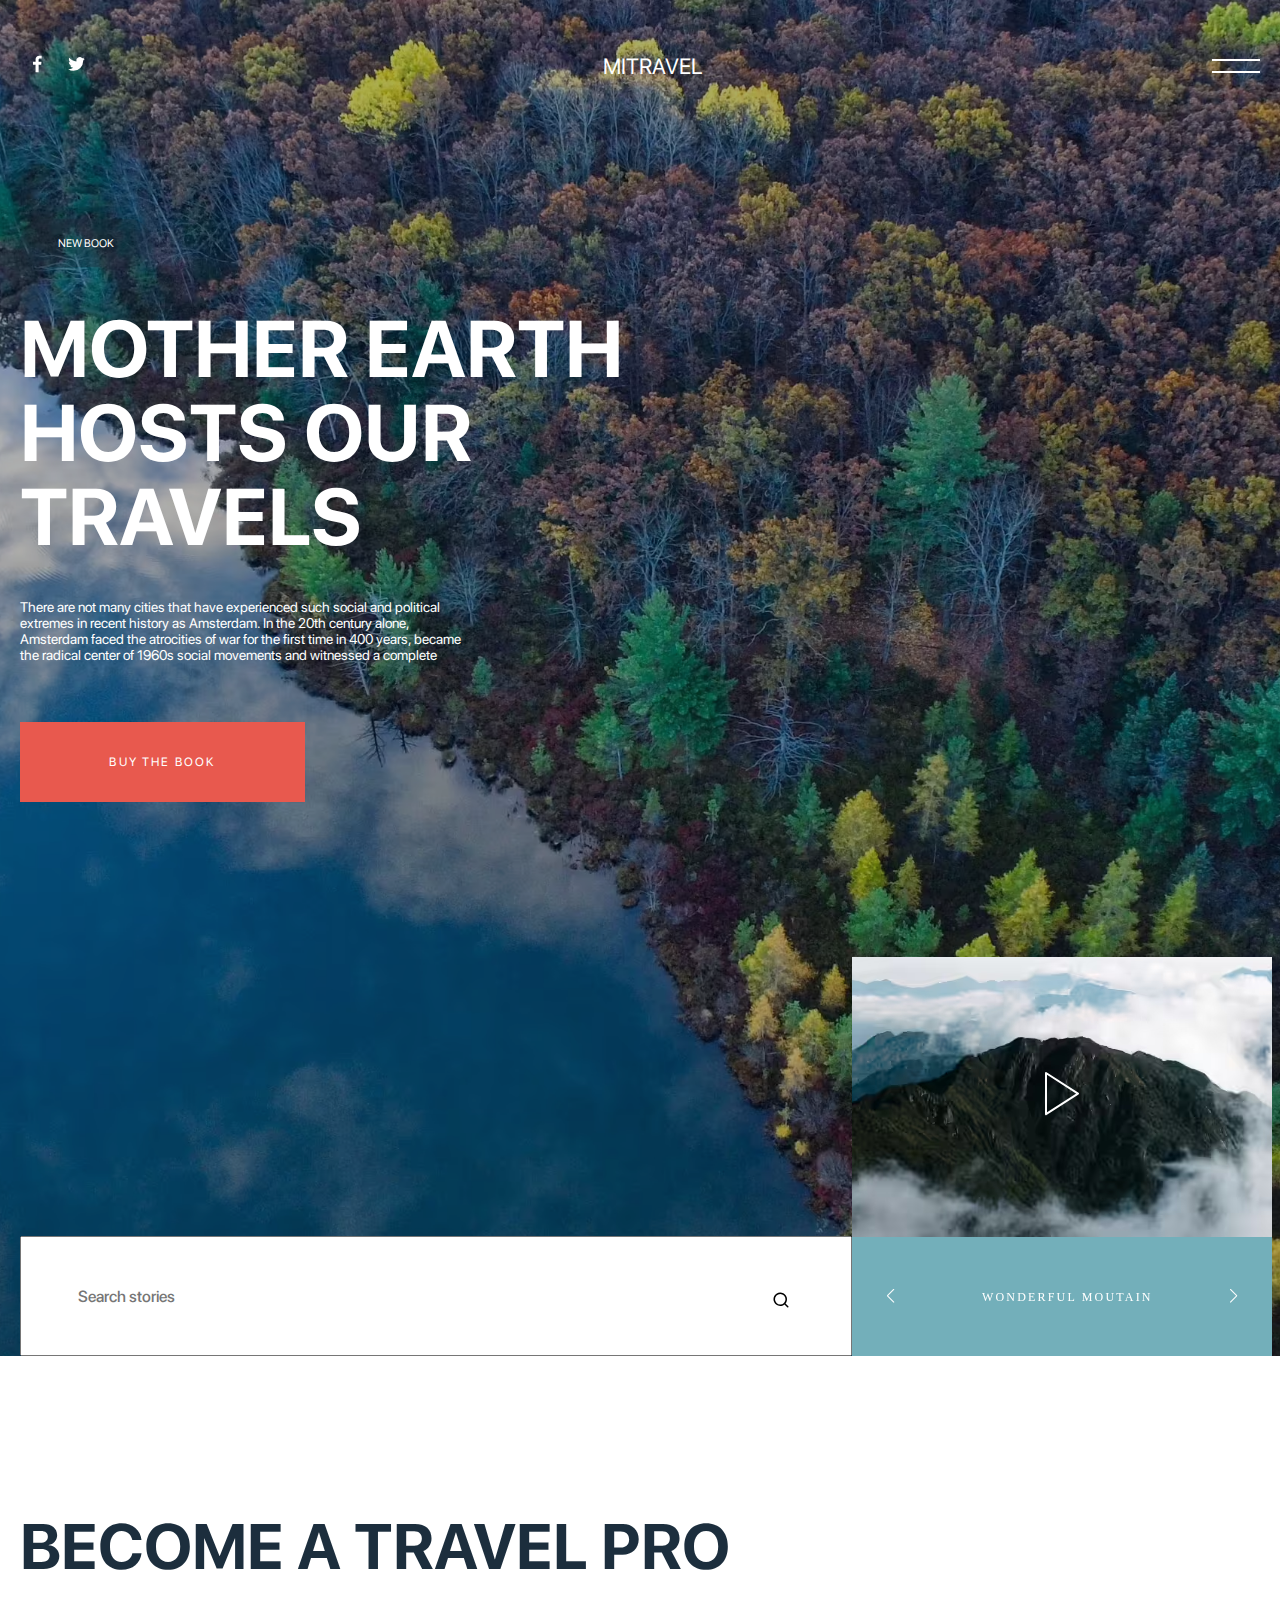
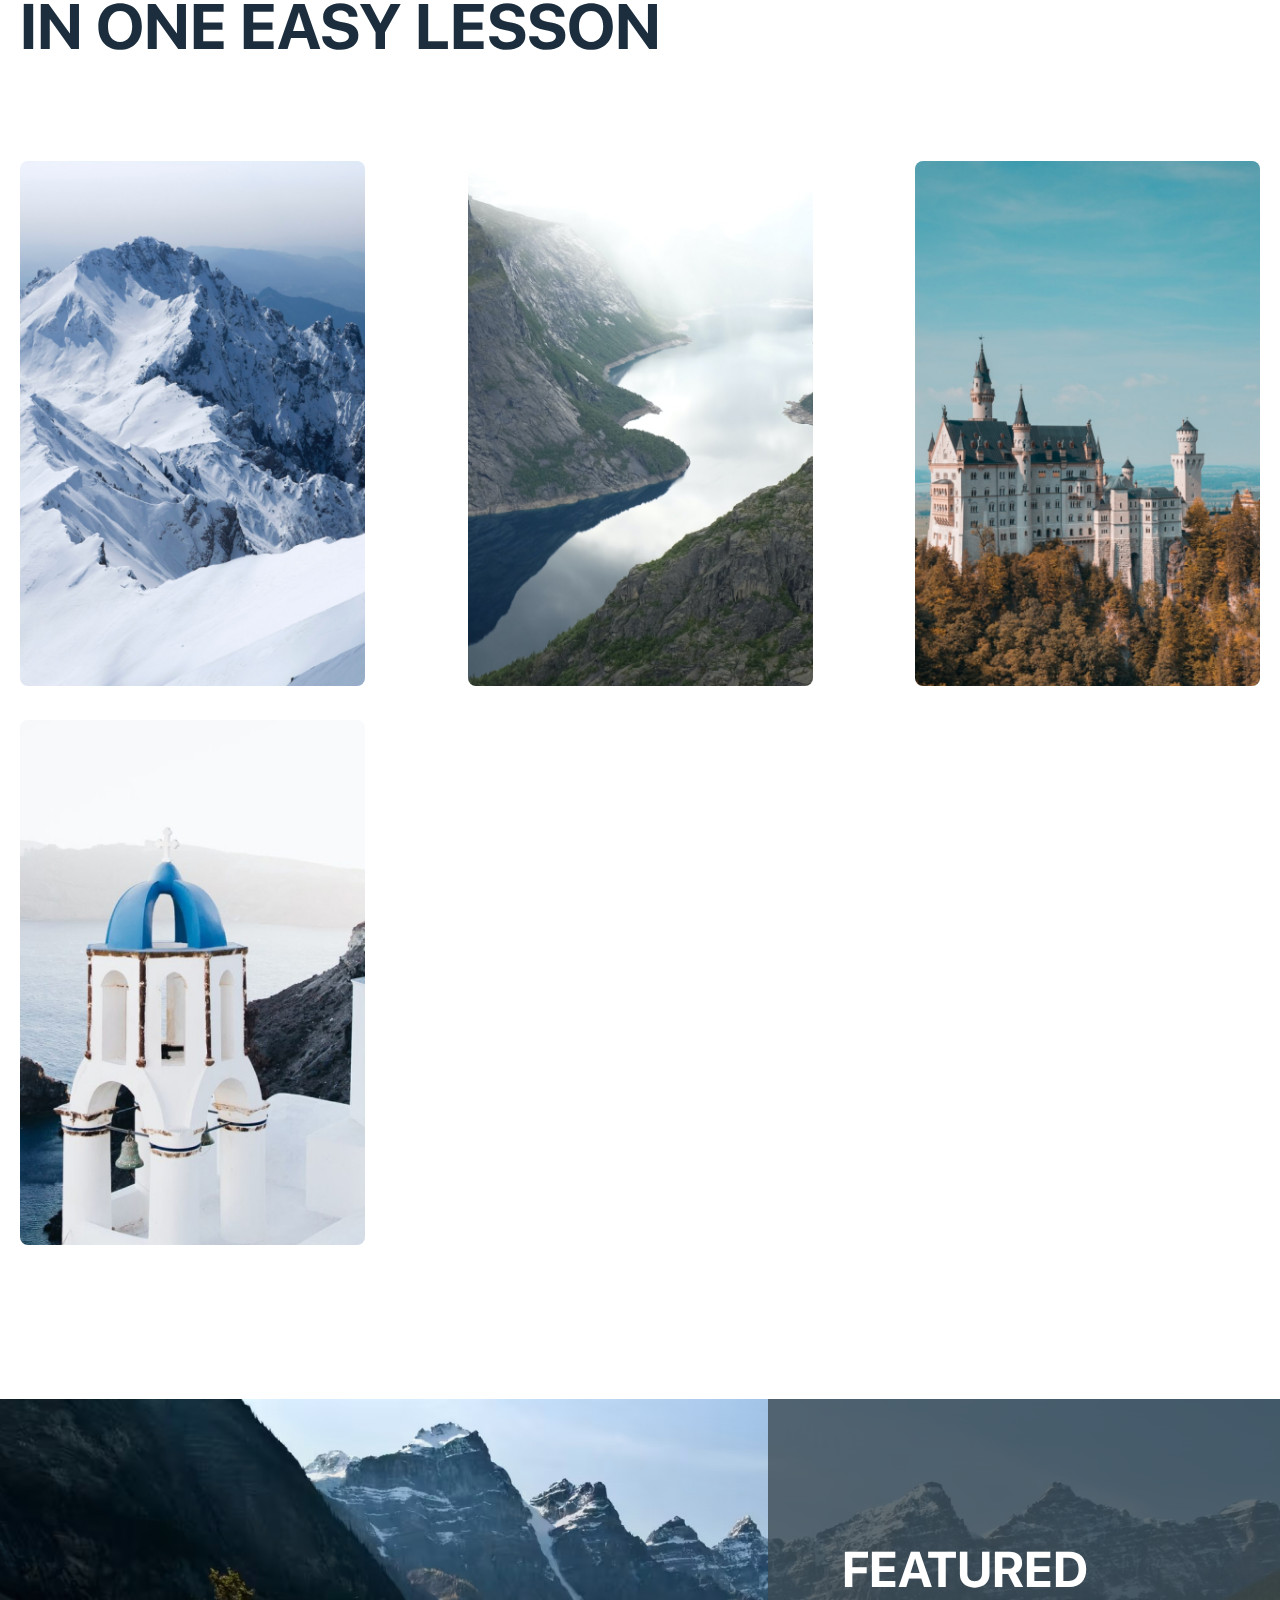
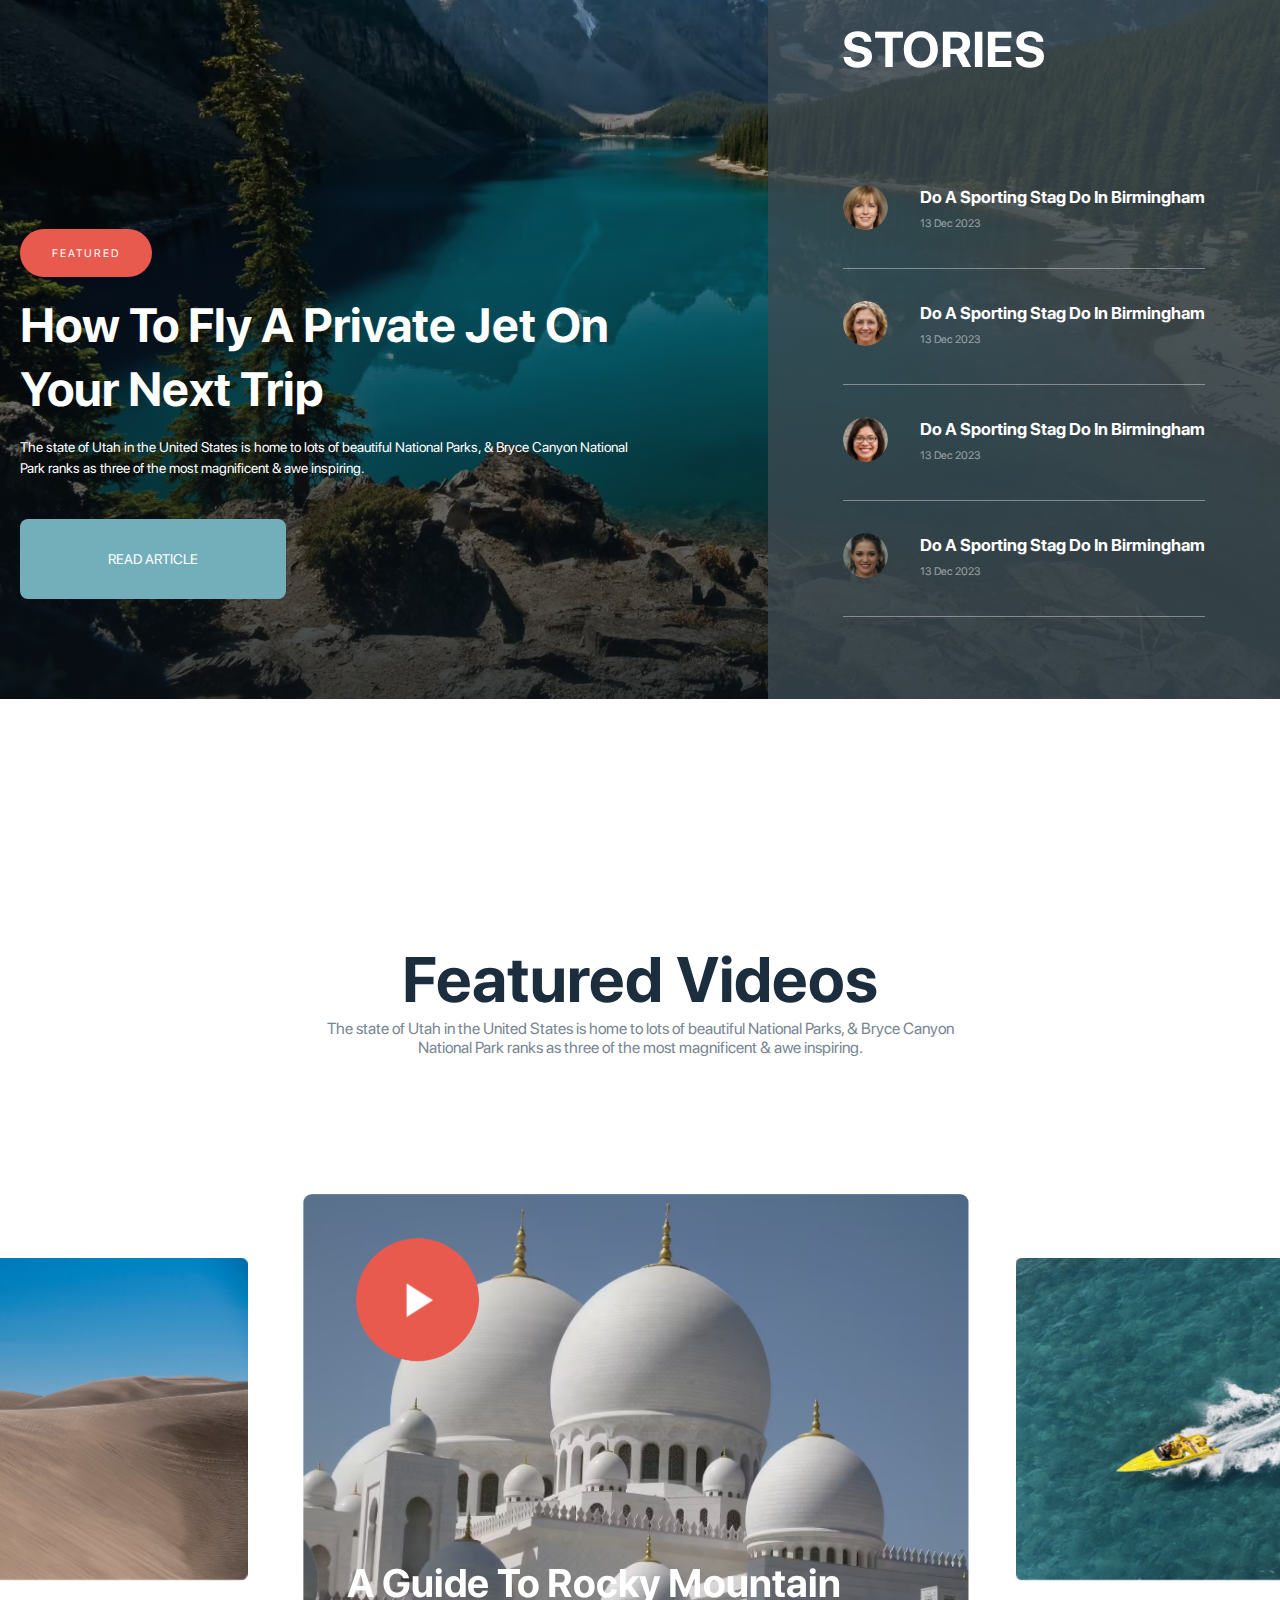
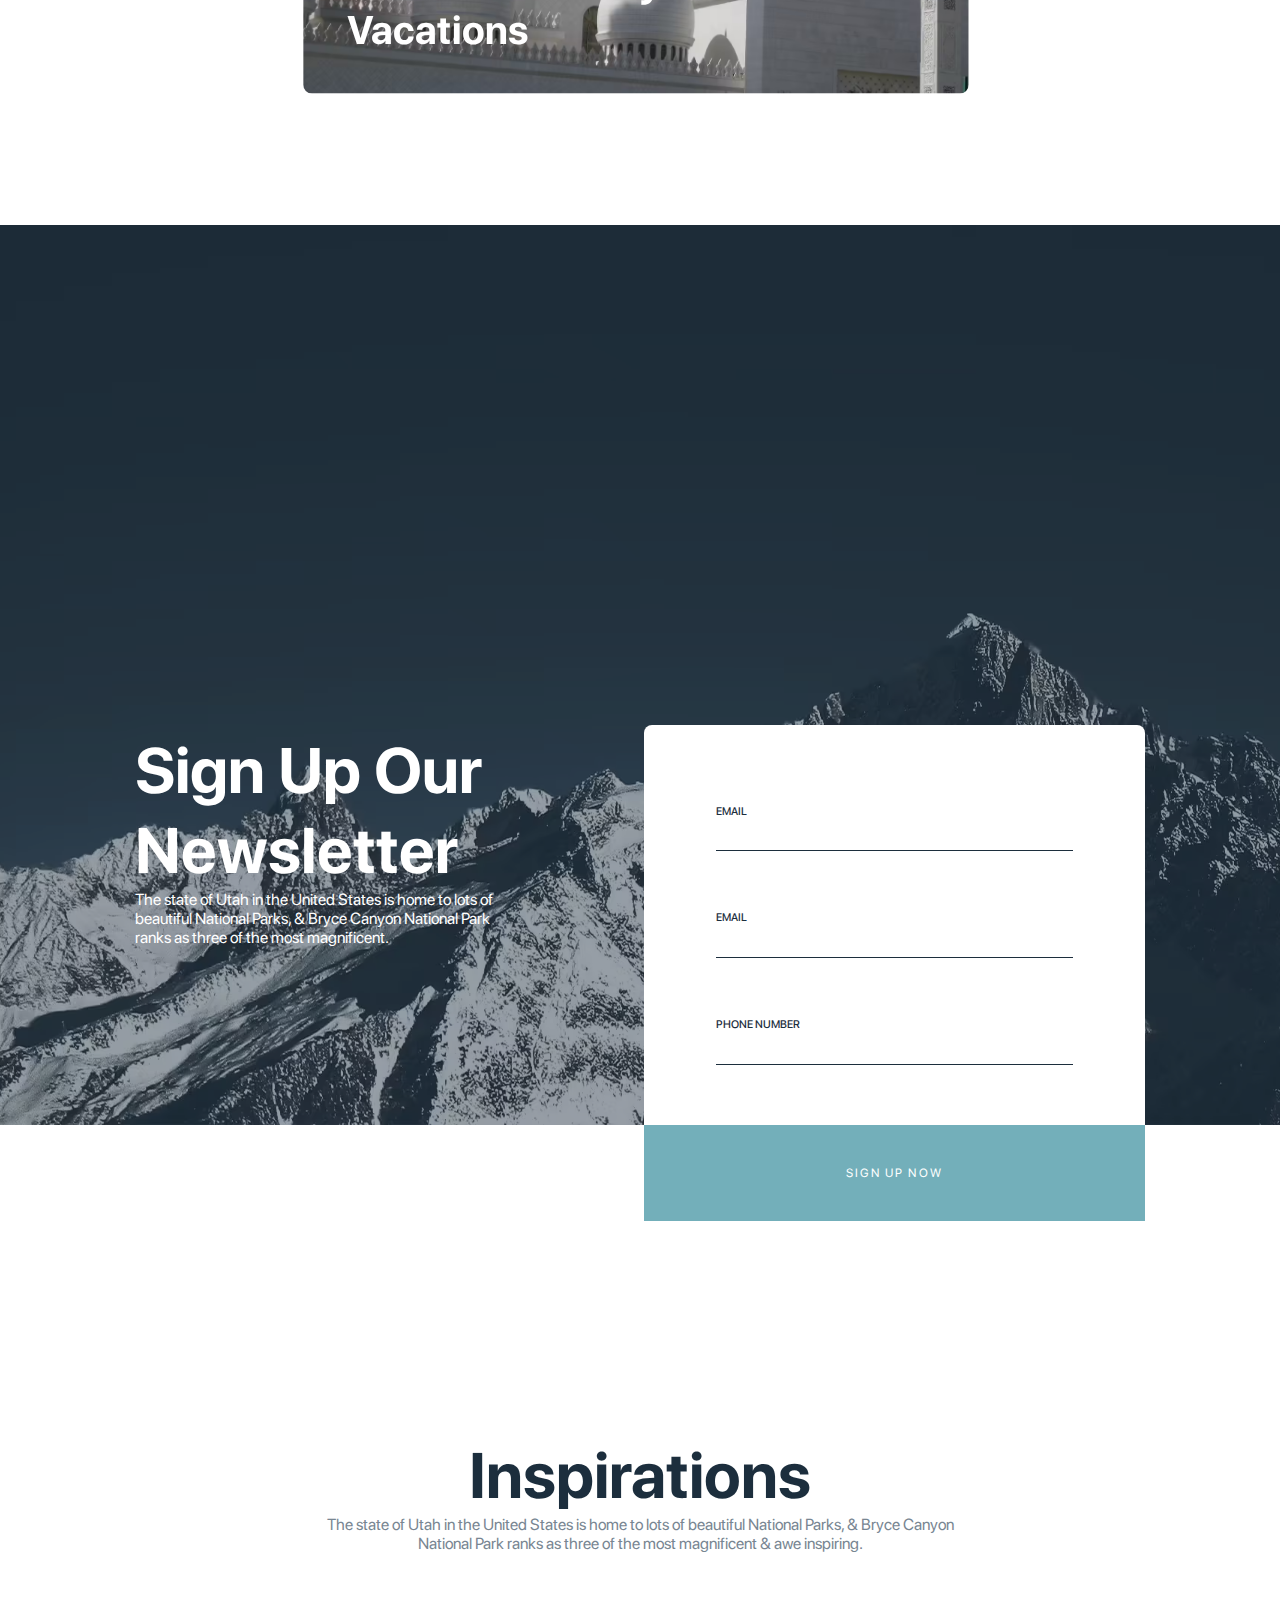
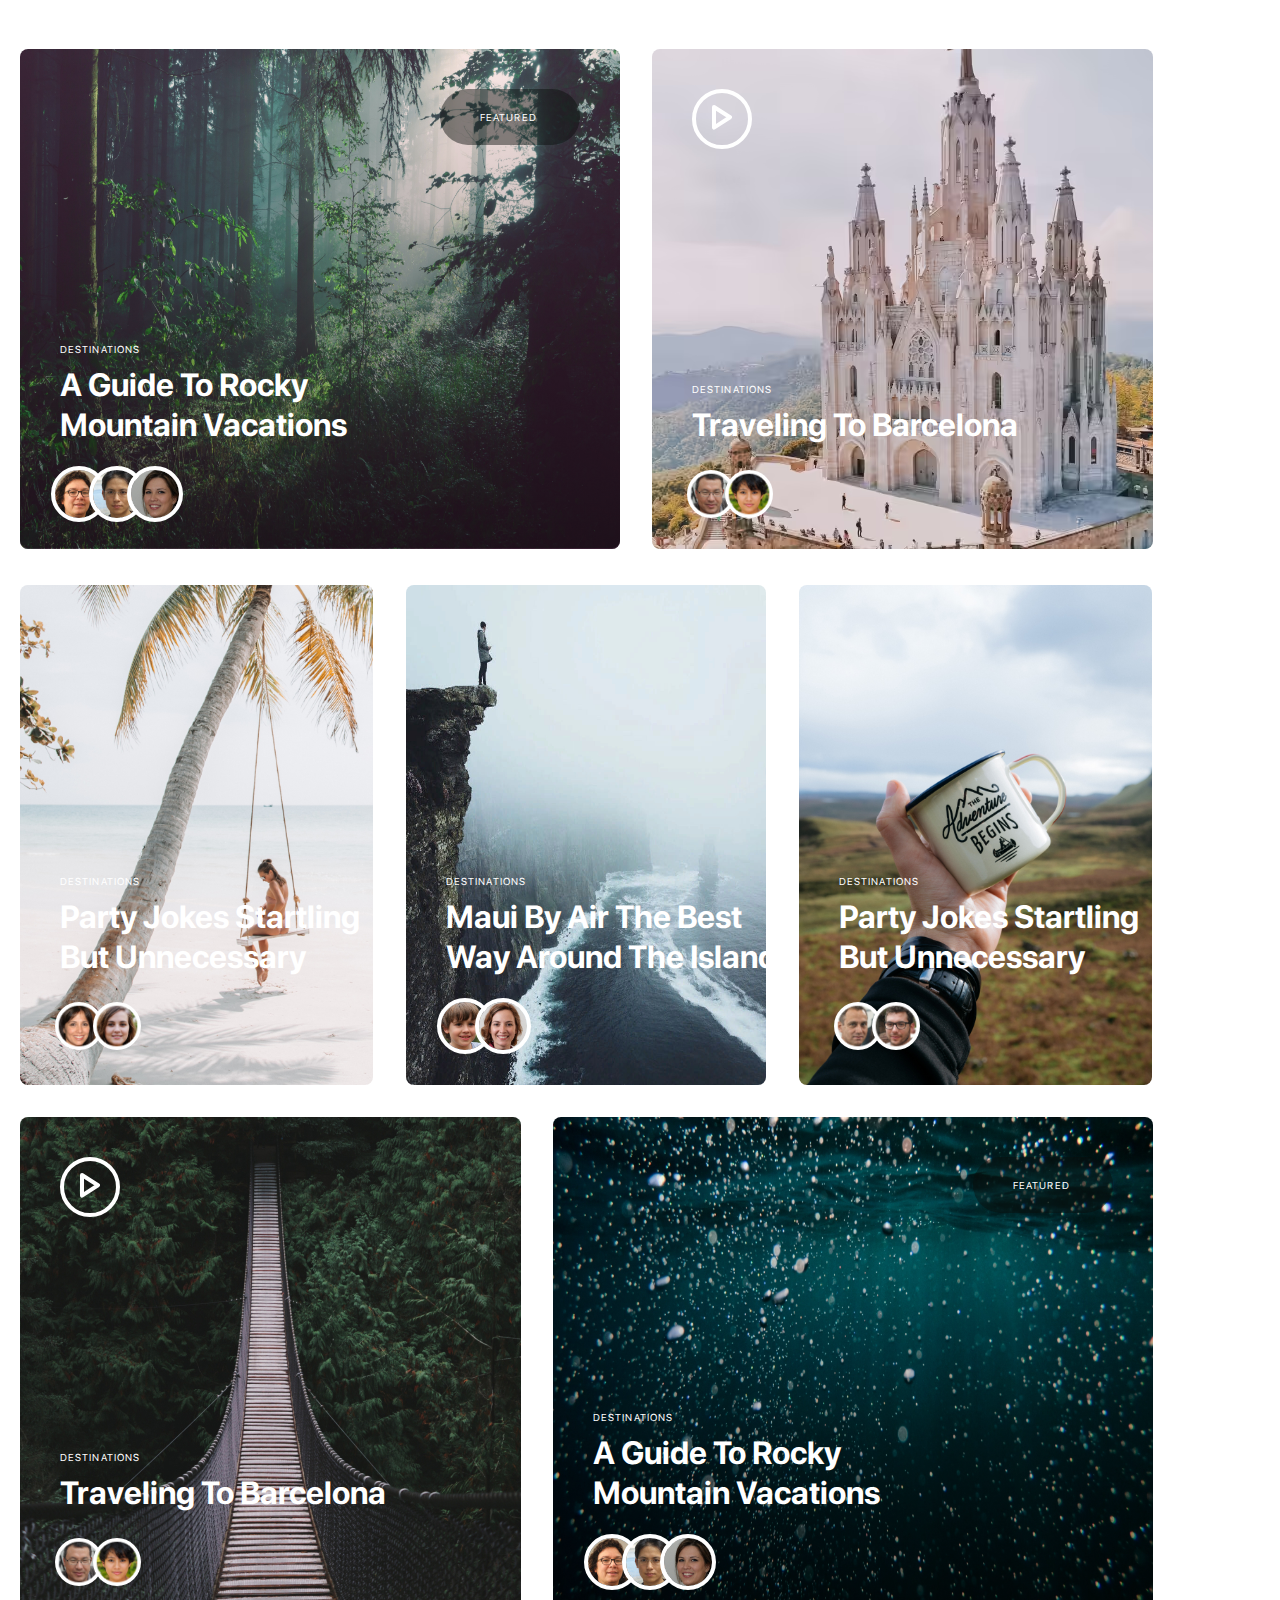
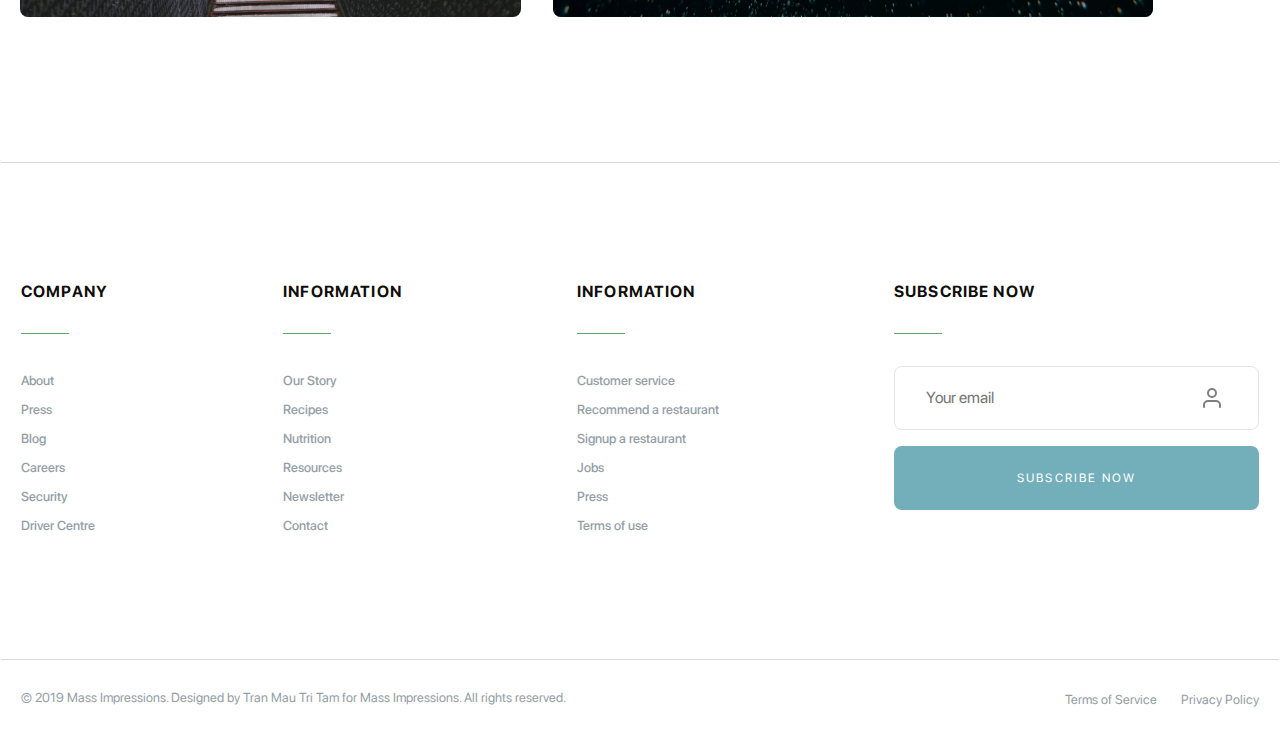
==== index.html @ d9863631 "commit" ====
<!DOCTYPE html>
<html lang="ru">

<head>
  <meta charset="UTF-8">
  <meta name="viewport" content="width=device-width, initial-scale=1.0">

  <title>Travel</title>


  <link rel="stylesheet" href="css/slick.css">
  <link rel="stylesheet" href="css/style.min.css">


  <script src="js/main.min.js" defer></script>

</head>


<body>

  <section class="mother hed-menu" style="background-image: url('images/fone-main-1.avif');">
    <div class="container">

      <header class="header">

        <div class="social__link">
          <a href="#!"><img class="social__link-img" src="images/facebook-f.svg" alt="facebook"></a>
          <a href="#!"><img class="social__link-img" src="images/twitter.svg" alt="twitter"></a>
        </div>

        <div class="header__title">
          MITRAVEL
        </div>

        <!-- меню телефона  -->


        <div class="header-nav">
          <span class="heder-span"></span>
          <span class="header-span-second"></span>
        </div>

        <nav class="menu " >
          <ul class="menu__list">
            <li class="menu__item">
              <a class="menu__item-link" href="#sign-up">Sign Up</a>
            </li>
            <li class="menu__item">
              <a class="menu__item-link" href="#featured-video">Featured Videos</a>
            </li>
            <li class="menu__item">
              <a class="menu__item-link" href="#inspirations">Inspirations</a>
            </li>
            <li class="menu__item">
              <a class="menu__item-link" href="#subscribe_form">Subscribe Now</a>
            </li>
          </ul>
        </nav>
      </header>

      <div class="mother-earth">

        <div class="mother-earth__link">
          <a class="book__link" href="#!">NEW BOOK</a>
        </div>

        <div class="mother-earth__title">
          Mother Earth <br> Hosts Our <br> Travels
        </div>
        <div class="mother-earth__text">
          <p>There are not many cities that have experienced such social and political <br> 
            extremes in recent history as
            Amsterdam. In the 20th century alone, <br>
             Amsterdam faced the atrocities of war for the first time in 400 years,
            became <br> 
             the radical center of 1960s social movements and witnessed a complete</p>
        </div>

        <div class="mother-earth__btn">
          <button class="book__btn">BUY THE BOOK</button>
        </div>
      </div>

      <div class="mother-search">
        <form class="mother-search__form" action="#!">
          <input class="mother-search__input" type="search" placeholder="Search stories">
          <img src="images/search.svg" alt="search">
        </form>

        <div class="swiper mySwiper1">

          <div class="swiper-wrapper mother-video">

            <div class="swiper-slide mother-video__slider ">
              <video class="re" src="video/treval3.mp4" data-slvd poster="images/fon1-video.avif"></video>
              <button class="video-slider-btn " data-slbtn="slbtn-1"></button>
              <p class="mother-video__text"> wonderful moutain</p>
            </div>

            <div class="swiper-slide  mother-video__slider">
              <video class="re " src="video/Travel2 .mp4" data-slvd></video>
              <button class="video-slider-btn " data-slbtn="slbtn-2"></button>
              <p class="mother-video__text"> wonderful Romania</p>
            </div>

          </div>
          <div class="mother-video__box"></div>
          <div class="swiper-button-next"></div>
          <div class="swiper-button-prev"></div>
        </div>
      </div>

    </div>
  </section>








  <!-- Второе окно  -->

  
   <section class="become">
    <div class="container">


      <div class="become__title">
        Become A Travel Pro In One Easy Lesson
      </div>

      <div class="become-images__wraper">
        <div class="become-item">
          <img class="become__img" src="images/src/Become/become(1).jpg" alt="mountains">
          <div class="become-item__title">
            <p class="become__img-text">Vacation Home Rental Success</p>
          </div>
        </div>

        <div class="become-item">
          <img class="become__img" src="images/src/Become/become(2).jpg" alt="mountains">
          <div class="become-item__title">
            <p class="become__img-text">Vacation Home Rental Success</p>
          </div>
        </div>

        <div class="become-item">
          <img class="become__img" src="images/src/Become/become(3).jpg" alt="mountains">
          <div class="become-item__title">
            <p class="become__img-text">Vacation Home Rental Success</p>
          </div>
        </div>

        <div class="become-item">
          <img class="become__img" src="images/src/Become/become(4).jpg" alt="mountains">
          <div class="become-item__title">
            <p class="become__img-text">Vacation Home Rental Success</p>
          </div>
        </div>
      </div>
    </div>
  </section>

  <!-- Третье окно  -->

  <section class="trip" style="background-image: url(images/fone-2\ .avif);">
    <div class="container">
      <div class="next-trip">

        <div class="trip-box">
          <div class="trip-featured">
            <a class="trip__link" href="#!">FEATURED</a>
          </div>
          <div class="trip__text">
            <h1>How To Fly A Private Jet On <br> Your Next Trip</h1>
            <p>The state of Utah in the United States is home to lots of beautiful National Parks, & Bryce Canyon
              National Park ranks as three of the most magnificent & awe inspiring.</p>
          </div>
          <div class="trip-link">
            <a class="link-read" href="#!">READ ARTICLE</a>
          </div>
        </div>

        <div class="featur" style="background-color: #3c4a51c9;">
          <div class="featur-box">
            <div class="featur__title">
              Featured Stories
            </div>

            <div class="featur-person">
              <div class="featur-person__img">
                <img class="person__img" src="images/src/Comments/Avatar (1).png" alt="">
              </div>
              <div class="featur-person__text">
                <p>Do A Sporting Stag Do In Birmingham</p>
                <span>13 Dec 2023</span>
              </div>
            </div>

            <div class="featur-person">
              <div class="featur-person__img">
                <img class="person__img" src="images/src/Comments/Avatar (2).png" alt="">
              </div>
              <div class="featur-person__text">
                <p>Do A Sporting Stag Do In Birmingham</p>
                <span>13 Dec 2023</span>
              </div>
            </div>

            <div class="featur-person">
              <div class="featur-person__img">
                <img class="person__img" src="images/src/Comments/Avatar (3).png" alt="">
              </div>
              <div class="featur-person__text">
                <p>Do A Sporting Stag Do In Birmingham</p>
                <span>13 Dec 2023</span>
              </div>
            </div>

            <div class="featur-person">
              <div class="featur-person__img">
                <img class="person__img" src="images/src/Comments/Avatar (4).png" alt="">
              </div>
              <div class="featur-person__text">
                <p>Do A Sporting Stag Do In Birmingham</p>
                <span>13 Dec 2023</span>
              </div>
            </div>
          </div>
        </div>
      </div>
    </div>
  </section> 


  <!-- четвертое окно  -->

   <section class="featured-video" id="featured-video">

    <div class="featured-video__heading">
      <h1 class="featured-video__title">Featured Videos</h1>
      <p class="featured-video__text">The state of Utah in the United States is home to lots of beautiful National
        Parks, & Bryce Canyon National Park ranks as three of the most magnificent & awe inspiring.</p>
    </div>

    <div class="swiper mySwiper">
      <div class="swiper-wrapper  featured-video__wrapper">

        <div class="swiper-slide slide">
          <a class="featured-video__travel-link">
            <video class="featured-video__travel" src="./video/Travel.mp4" poster="images/video-1.jpg"
              data-video="featured-1">
          </a>
          <div class="swiper-slide__title">
            A Guide To Rocky Mountain Vacations
          </div>
          <a class="video__btn" data-abtn="abtn-1"></a>
        </div>

        <div class="swiper-slide slide">
          <a class="featured-video__travel-link">
            <video class="featured-video__travel" src="./video/Travel2 .mp4" poster="images/video-2.avif"
              data-video="featured-2">
          </a>
          <div class="swiper-slide__title">
            A Guide To Rocky Mountain Vacations
          </div>
          <a class="video__btn" data-abtn="abtn-2"></a>
        </div>

        <div class="swiper-slide slide">
          <a class="featured-video__travel-link">
            <video class="featured-video__travel" src="./video/treval3.mp4" poster="images/video-3.jpg"
              data-video="featured-3">
          </a>
          <div class="swiper-slide__title">
            A Guide To Rocky Mountain Vacations
          </div>
          <a class="video__btn" data-abtn="abtn-3"></a>
        </div>

      </div>
    </div>
  </section> 

  <!-- Пятое Окно  -->

  <section class="sing" style="background-image: url('images/Fone-3.avif');">
    <div class="container sing__container">
      <div class="sing-parent">
        <div class="sign-new">
          <div class="sign-new__title">
            Sign Up Our Newsletter
          </div>
          <div class="sign-new__text">
            The state of Utah in the United States is home to lots of beautiful National Parks, & Bryce Canyon National
            Park ranks as three of the most magnificent.
          </div>
        </div>
        <div class="sign-up" id="sign-up">
          <form action="#!" class="sign-up__form" data-form>
            <label>EMAIL</label>
            <input class="sign-up__input " data-email type="email" required id="email"> 
            <label>EMAIL</label>
            <input class="sign-up__input " data-email-confirm type="email" required id="confirm-email">
            <label>PHONE NUMBER</label>
            <input class="sign-up__input" id="phone" data-input-tel type="tel" maxlength="18" required>
          </form>
          <div class="sign-up-now">
            <button class="sign-up__btn" type="submit">SIGN UP NOW</button>
          </div>
        </div>
      </div>
    </div>
  </section>

  <!-- Шестое Окно  -->

   <section class="inspirations" id="inspirations">
    <div class="container">

      <div class="inspirations-parent">
        <div class="featured-video__heading">
          <h1 class="featured-video__title">Inspirations</h1>
          <p class="featured-video__text">The state of Utah in the United States is home to lots of beautiful National
            Parks, & Bryce Canyon National Park ranks as three of the most magnificent & awe inspiring.</p>
        </div>

        <div class="inspirations-content">

          <div class="inspirations-item">
            <div class="inspirations-item__images">
              <div class="inspirations-item__box-img">
                <img class="inspirations-item__img" src="images/src/inspirations/inspirations1.jpg" alt="">
              </div>

              <a class="inspirations-item__link" href="">featured</a>
              <div class="inspirations-item__box">
                <div class="inspirations-item__images-text">
                  <span>DESTINATIONS</span>
                  <h3>A Guide To Rocky Mountain Vacations</h3>
                </div>
                <div class="inspirations-item__person">
                  <img class="inspirations-person out" src="images/src/inspirations/Ellipse 1.jpg" alt="">
                  <img class="inspirations-person person-z-n out" src="images/src/inspirations/Ellipse 2.jpg" alt="">
                  <img class="inspirations-person out" src="images/src/inspirations/Ellipse 3.jpg" alt="">
                </div>
              </div>
            </div>

            <div class="inspirations-item__video">
              <video class="inspirations-video" id="myVideo" poster="images/inspirations/inspirations2.avif">
                <source src="video/treval3.mp4">
              </video>
              <button class="inspirations-item__btn" id="pause" onclick="togglePlay()"></button>

              <div class="inspirations-item__video-text">
                <div class="inspirations-item__images-text">
                  <span>DESTINATIONS</span>
                  <h3>Traveling To Barcelona</h3>
                </div>
                <div class="inspirations-item__person">
                  <img class="inspirations-person person-z-n" src="images/src/inspirations/Ellipse 4.jpg" alt="">
                  <img class="inspirations-person " src="images/src/inspirations/Ellipse 5.jpg" alt="">
                </div>
              </div>
            </div>
          </div>

           <!-- Блок картинок  -->


           <div class="inspirations-content-party">
            <div class="content-party__images-box">
              <div class="images-wrap">
                <img class="party__img" src="images/src/inspirations/inspirations3.jpg" alt="">
                <p class="images-wrap__text"> <span>Andre Gide</span> Man cannot discover new oceans unless he has the
                  courage to lose sight of the shore.
                </p>
              </div>

              <div class="inspirations-item__box-text">
                <div class="inspirations-item__images-text">
                  <span>DESTINATIONS</span>
                  <h3>Party Jokes Startling But Unnecessary</h3>
                </div>
                <div class="inspirations-item__person">
                  <img class="inspirations-person person-z-n" src="images/src/inspirations/Ellipse 6.jpg" alt="">
                  <img class="inspirations-person " src="images/src/inspirations/Ellipse 7.jpg" alt="">
                </div>
              </div>

            </div>

            <div class="content-party__images-box">
              <div class="images-wrap">
                <img class="party__img" src="images/src/inspirations/inspirations4.jpg" alt="">
                <p class="images-wrap__text"> <span>Andre Gide</span> Man cannot discover new oceans unless he has the
                  courage to lose sight of the shore.
                </p>
              </div>

              <div class="inspirations-item__box-text">
                <div class="inspirations-item__images-text">
                  <span>DESTINATIONS</span>
                  <h3>Maui By Air The Best Way Around The Island</h3>
                </div>
                <div class="inspirations-item__person">
                  <img class="inspirations-person person-zn out" src="images/src/inspirations/Ellipse 8.jpg" alt="">
                  <img class="inspirations-person out" src="images/src/inspirations/Ellipse 9.jpg" alt="">
                </div>
              </div>

            </div>

            <div class="content-party__images-box">
              <div class="images-wrap">
                <img class="party__img" src="images/src/inspirations/inspirations5.jpg" alt="">
                <p class="images-wrap__text"> <span>Andre Gide</span> Man cannot discover new oceans unless he has the
                  courage to lose sight of the shore.
                </p>
              </div>

              <div class="inspirations-item__box-text">
                <div class="inspirations-item__images-text">
                  <span>DESTINATIONS</span>
                  <h3>Party Jokes Startling But Unnecessary</h3>
                </div>
                <div class="inspirations-item__person">
                  <img class="inspirations-person person-z-n" src="images/src/inspirations/Ellipse 10.jpg" alt="">
                  <img class="inspirations-person " src="images/src/inspirations/Ellipse 11.jpg" alt="">
                </div>
              </div>

            </div>

          </div>

          <div class="inspirations-item inspirations-item__revers">

            <div class="inspirations-item__video inspirations-item__video-revers">
              <video class="inspirations-video" id="myVideotrevel" poster="images/src/inspirations/inspirations6.jpg">
                <source src="video/Travel.mp4">
              </video>
              <button class="inspirations-item__btn" id="pauseTravel" onclick="togglePlayT()"></button>

              <div class="inspirations-item__video-text">
                <div class="inspirations-item__images-text">
                  <span>DESTINATIONS</span>
                  <h3>Traveling To Barcelona</h3>
                </div>
                <div class="inspirations-item__person">
                  <img class="inspirations-person person-z-n" src="images/src/inspirations/Ellipse 4.jpg" alt="">
                  <img class="inspirations-person " src="images/src/inspirations/Ellipse 5.jpg" alt="">
                </div>
              </div>
            </div>

            <div class="inspirations-item__images inspirations-item__video-revers">
              <div class="inspirations-item__box-img">
                <img class="inspirations-item__img" src="images/src/inspirations/inspirations7.jpg" alt="">
              </div>

              <a class="inspirations-item__link" href="">featured</a>
              <div class="inspirations-item__box">
                <div class="inspirations-item__images-text">
                  <span>DESTINATIONS</span>
                  <h3>A Guide To Rocky Mountain Vacations</h3>
                </div>
                <div class="inspirations-item__person">
                  <img class="inspirations-person out" src="images/src/inspirations/Ellipse 1.jpg" alt="">
                  <img class="inspirations-person person-z-n out" src="images/src/inspirations/Ellipse 2.jpg" alt="">
                  <img class="inspirations-person out" src="images/src/inspirations/Ellipse 3.jpg" alt="">
                </div>
              </div>
            </div>

          </div>
        </div>
      </div>
    </div>
  </section> 


  <footer class="footer">
    <div class="container">
      <div class="footer-parent">
        <div class="footer-parent__items">
          <nav class="footer-parent__menu">
            <ul class="footer-parent__list">
              <li class="footer-parent__item">
                <a href="#!" class="footer-parent__item-title">Company</a>
              </li>
              <li class="footer-parent__item">
                <a href="#!" class="footer-parent__item-link">About</a>
              </li>
              <li class="footer-parent__item">
                <a href="#!" class="footer-parent__item-link">Press</a>
              </li>
              <li class="footer-parent__item">
                <a href="#!" class="footer-parent__item-link">Blog</a>
              </li>
              <li class="footer-parent__item">
                <a href="#!" class="footer-parent__item-link">Careers</a>
              </li>
              <li class="footer-parent__item">
                <a href="#!" class="footer-parent__item-link">Security</a>
              </li>
              <li class="footer-parent__item">
                <a href="#!" class="footer-parent__item-link">Driver Centre</a>
              </li>
            </ul>
          </nav>

          <nav class="footer-parent__menu">
            <ul class="footer-parent__list">
              <li class="footer-parent__item">
                <a href="#!" class="footer-parent__item-title">Information</a>
              </li>
              <li class="footer-parent__item">
                <a href="#!" class="footer-parent__item-link">Our Story</a>
              </li>
              <li class="footer-parent__item">
                <a href="#!" class="footer-parent__item-link">Recipes</a>
              </li>
              <li class="footer-parent__item">
                <a href="#!" class="footer-parent__item-link">Nutrition</a>
              </li>
              <li class="footer-parent__item">
                <a href="#!" class="footer-parent__item-link">Resources</a>
              </li>
              <li class="footer-parent__item">
                <a href="#!" class="footer-parent__item-link">Newsletter</a>
              </li>
              <li class="footer-parent__item">
                <a href="#!" class="footer-parent__item-link">Contact</a>
              </li>
            </ul>
          </nav>

          <nav class="footer-parent__menu">
            <ul class="footer-parent__list">
              <li class="footer-parent__item">
                <a href="#!" class="footer-parent__item-title">Information</a>
              </li>
              <li class="footer-parent__item">
                <a href="#!" class="footer-parent__item-link">Customer service</a>
              </li>
              <li class="footer-parent__item">
                <a href="#!" class="footer-parent__item-link">Recommend a restaurant</a>
              </li>
              <li class="footer-parent__item">
                <a href="#!" class="footer-parent__item-link">Signup a restaurant</a>
              </li>
              <li class="footer-parent__item">
                <a href="#!" class="footer-parent__item-link">Jobs</a>
              </li>
              <li class="footer-parent__item">
                <a href="#!" class="footer-parent__item-link">Press</a>
              </li>
              <li class="footer-parent__item">
                <a href="#!" class="footer-parent__item-link">Terms of use</a>
              </li>
            </ul>
          </nav>

          <div class="footer-parent-subscribe">
            <div class="footer-parent__item-title">
              Subscribe Now
            </div>
            <div class="footer-subscribe_form" id="subscribe_form">
              <form class="footer__form">
                <input class="footer__input" type="email" placeholder="Your email">
                <img class="footer__input-img" src="images/user.svg" alt="">
              </form>
            </div>
            <button class="footer-subscribe_form-btn" type="submit">Subscribe Now</button>
          </div>
        </div>

        <div class="footer-cellar">
          <div class="footer-cellar__item">
            <span>© 2019 Mass Impressions. Designed by Tran Mau Tri Tam for Mass Impressions. All rights
              reserved.</span>
            <div class="footer-cellar__items">
              <a class="footer-cellar__item-link" href="#!">Terms of Service</a>
              <a class="footer-cellar__item-link" href="#!">Privacy Policy</a>
            </div>
          </div>
        </div>

      </div>
    </div>
  </footer> 







</body>

</html>
---- css/style.min.css ----
@font-face{font-family:"swiper-icons";src:url("data:application/font-woff;charset=utf-8;base64, [base64]//wADZ2x5ZgAAAywAAADMAAAD2MHtryVoZWFkAAABbAAAADAAAAA2E2+eoWhoZWEAAAGcAAAAHwAAACQC9gDzaG10eAAAAigAAAAZAAAArgJkABFsb2NhAAAC0AAAAFoAAABaFQAUGG1heHAAAAG8AAAAHwAAACAAcABAbmFtZQAAA/gAAAE5AAACXvFdBwlwb3N0AAAFNAAAAGIAAACE5s74hXjaY2BkYGAAYpf5Hu/j+W2+MnAzMYDAzaX6QjD6/4//Bxj5GA8AuRwMYGkAPywL13jaY2BkYGA88P8Agx4j+/8fQDYfA1AEBWgDAIB2BOoAeNpjYGRgYNBh4GdgYgABEMnIABJzYNADCQAACWgAsQB42mNgYfzCOIGBlYGB0YcxjYGBwR1Kf2WQZGhhYGBiYGVmgAFGBiQQkOaawtDAoMBQxXjg/wEGPcYDDA4wNUA2CCgwsAAAO4EL6gAAeNpj2M0gyAACqxgGNWBkZ2D4/wMA+xkDdgAAAHjaY2BgYGaAYBkGRgYQiAHyGMF8FgYHIM3DwMHABGQrMOgyWDLEM1T9/w8UBfEMgLzE////P/5//f/V/xv+r4eaAAeMbAxwIUYmIMHEgKYAYjUcsDAwsLKxc3BycfPw8jEQA/[base64]/uznmfPFBNODM2K7MTQ45YEAZqGP81AmGGcF3iPqOop0r1SPTaTbVkfUe4HXj97wYE+yNwWYxwWu4v1ugWHgo3S1XdZEVqWM7ET0cfnLGxWfkgR42o2PvWrDMBSFj/IHLaF0zKjRgdiVMwScNRAoWUoH78Y2icB/yIY09An6AH2Bdu/UB+yxopYshQiEvnvu0dURgDt8QeC8PDw7Fpji3fEA4z/PEJ6YOB5hKh4dj3EvXhxPqH/SKUY3rJ7srZ4FZnh1PMAtPhwP6fl2PMJMPDgeQ4rY8YT6Gzao0eAEA409DuggmTnFnOcSCiEiLMgxCiTI6Cq5DZUd3Qmp10vO0LaLTd2cjN4fOumlc7lUYbSQcZFkutRG7g6JKZKy0RmdLY680CDnEJ+UMkpFFe1RN7nxdVpXrC4aTtnaurOnYercZg2YVmLN/d/gczfEimrE/fs/bOuq29Zmn8tloORaXgZgGa78yO9/cnXm2BpaGvq25Dv9S4E9+5SIc9PqupJKhYFSSl47+Qcr1mYNAAAAeNptw0cKwkAAAMDZJA8Q7OUJvkLsPfZ6zFVERPy8qHh2YER+3i/BP83vIBLLySsoKimrqKqpa2hp6+jq6RsYGhmbmJqZSy0sraxtbO3sHRydnEMU4uR6yx7JJXveP7WrDycAAAAAAAH//wACeNpjYGRgYOABYhkgZgJCZgZNBkYGLQZtIJsFLMYAAAw3ALgAeNolizEKgDAQBCchRbC2sFER0YD6qVQiBCv/H9ezGI6Z5XBAw8CBK/m5iQQVauVbXLnOrMZv2oLdKFa8Pjuru2hJzGabmOSLzNMzvutpB3N42mNgZGBg4GKQYzBhYMxJLMlj4GBgAYow/P/PAJJhLM6sSoWKfWCAAwDAjgbRAAB42mNgYGBkAIIbCZo5IPrmUn0hGA0AO8EFTQAA");font-weight:400;font-style:normal}:root{--swiper-theme-color: #007aff}:host{position:relative;display:block;margin-left:auto;margin-right:auto;z-index:1}.swiper{margin-left:auto;margin-right:auto;position:relative;overflow:hidden;overflow:clip;list-style:none;padding:0;z-index:1;display:block}.swiper-vertical>.swiper-wrapper{flex-direction:column}.swiper-wrapper{position:relative;width:100%;height:100%;z-index:1;display:flex;transition-property:transform;transition-timing-function:var(--swiper-wrapper-transition-timing-function, initial);box-sizing:content-box}.swiper-android .swiper-slide,.swiper-ios .swiper-slide,.swiper-wrapper{transform:translate3d(0px, 0, 0)}.swiper-horizontal{touch-action:pan-y}.swiper-vertical{touch-action:pan-x}.swiper-slide{flex-shrink:0;width:100%;height:100%;position:relative;transition-property:transform;display:block}.swiper-slide-invisible-blank{visibility:hidden}.swiper-autoheight,.swiper-autoheight .swiper-slide{height:auto}.swiper-autoheight .swiper-wrapper{align-items:flex-start;transition-property:transform,height}.swiper-backface-hidden .swiper-slide{transform:translateZ(0);-webkit-backface-visibility:hidden;backface-visibility:hidden}.swiper-3d.swiper-css-mode .swiper-wrapper{perspective:1200px}.swiper-3d .swiper-wrapper{transform-style:preserve-3d}.swiper-3d{perspective:1200px}.swiper-3d .swiper-slide,.swiper-3d .swiper-cube-shadow{transform-style:preserve-3d}.swiper-css-mode>.swiper-wrapper{overflow:auto;scrollbar-width:none;-ms-overflow-style:none}.swiper-css-mode>.swiper-wrapper::-webkit-scrollbar{display:none}.swiper-css-mode>.swiper-wrapper>.swiper-slide{scroll-snap-align:start start}.swiper-css-mode.swiper-horizontal>.swiper-wrapper{scroll-snap-type:x mandatory}.swiper-css-mode.swiper-vertical>.swiper-wrapper{scroll-snap-type:y mandatory}.swiper-css-mode.swiper-free-mode>.swiper-wrapper{scroll-snap-type:none}.swiper-css-mode.swiper-free-mode>.swiper-wrapper>.swiper-slide{scroll-snap-align:none}.swiper-css-mode.swiper-centered>.swiper-wrapper::before{content:"";flex-shrink:0;order:9999}.swiper-css-mode.swiper-centered>.swiper-wrapper>.swiper-slide{scroll-snap-align:center center;scroll-snap-stop:always}.swiper-css-mode.swiper-centered.swiper-horizontal>.swiper-wrapper>.swiper-slide:first-child{margin-inline-start:var(--swiper-centered-offset-before)}.swiper-css-mode.swiper-centered.swiper-horizontal>.swiper-wrapper::before{height:100%;min-height:1px;width:var(--swiper-centered-offset-after)}.swiper-css-mode.swiper-centered.swiper-vertical>.swiper-wrapper>.swiper-slide:first-child{margin-block-start:var(--swiper-centered-offset-before)}.swiper-css-mode.swiper-centered.swiper-vertical>.swiper-wrapper::before{width:100%;min-width:1px;height:var(--swiper-centered-offset-after)}.swiper-3d .swiper-slide-shadow,.swiper-3d .swiper-slide-shadow-left,.swiper-3d .swiper-slide-shadow-right,.swiper-3d .swiper-slide-shadow-top,.swiper-3d .swiper-slide-shadow-bottom,.swiper-3d .swiper-slide-shadow,.swiper-3d .swiper-slide-shadow-left,.swiper-3d .swiper-slide-shadow-right,.swiper-3d .swiper-slide-shadow-top,.swiper-3d .swiper-slide-shadow-bottom{position:absolute;left:0;top:0;width:100%;height:100%;pointer-events:none;z-index:10}.swiper-3d .swiper-slide-shadow{background:rgba(0, 0, 0, 0.15)}.swiper-3d .swiper-slide-shadow-left{background-image:linear-gradient(to left, rgba(0, 0, 0, 0.5), rgba(0, 0, 0, 0))}.swiper-3d .swiper-slide-shadow-right{background-image:linear-gradient(to right, rgba(0, 0, 0, 0.5), rgba(0, 0, 0, 0))}.swiper-3d .swiper-slide-shadow-top{background-image:linear-gradient(to top, rgba(0, 0, 0, 0.5), rgba(0, 0, 0, 0))}.swiper-3d .swiper-slide-shadow-bottom{background-image:linear-gradient(to bottom, rgba(0, 0, 0, 0.5), rgba(0, 0, 0, 0))}.swiper-lazy-preloader{width:42px;height:42px;position:absolute;left:50%;top:50%;margin-left:-21px;margin-top:-21px;z-index:10;transform-origin:50%;box-sizing:border-box;border:4px solid var(--swiper-preloader-color, var(--swiper-theme-color));border-radius:50%;border-top-color:transparent}.swiper:not(.swiper-watch-progress) .swiper-lazy-preloader,.swiper-watch-progress .swiper-slide-visible .swiper-lazy-preloader{animation:swiper-preloader-spin 1s infinite linear}.swiper-lazy-preloader-white{--swiper-preloader-color: #fff}.swiper-lazy-preloader-black{--swiper-preloader-color: #000}@keyframes swiper-preloader-spin{0%{transform:rotate(0deg)}100%{transform:rotate(360deg)}}.swiper-virtual .swiper-slide{-webkit-backface-visibility:hidden;transform:translateZ(0)}.swiper-virtual.swiper-css-mode .swiper-wrapper::after{content:"";position:absolute;left:0;top:0;pointer-events:none}.swiper-virtual.swiper-css-mode.swiper-horizontal .swiper-wrapper::after{height:1px;width:var(--swiper-virtual-size)}.swiper-virtual.swiper-css-mode.swiper-vertical .swiper-wrapper::after{width:1px;height:var(--swiper-virtual-size)}:root{--swiper-navigation-size: 44px}.swiper-button-prev,.swiper-button-next{position:absolute;top:var(--swiper-navigation-top-offset, 50%);width:calc(var(--swiper-navigation-size)/44*27);height:var(--swiper-navigation-size);margin-top:calc(0px - var(--swiper-navigation-size)/2);z-index:10;cursor:pointer;display:flex;align-items:center;justify-content:center;color:var(--swiper-navigation-color, var(--swiper-theme-color))}.swiper-button-prev.swiper-button-disabled,.swiper-button-next.swiper-button-disabled{opacity:.35;cursor:auto;pointer-events:none}.swiper-button-prev.swiper-button-hidden,.swiper-button-next.swiper-button-hidden{opacity:0;cursor:auto;pointer-events:none}.swiper-navigation-disabled .swiper-button-prev,.swiper-navigation-disabled .swiper-button-next{display:none !important}.swiper-button-prev svg,.swiper-button-next svg{width:100%;height:100%;object-fit:contain;transform-origin:center}.swiper-rtl .swiper-button-prev svg,.swiper-rtl .swiper-button-next svg{transform:rotate(180deg)}.swiper-button-prev,.swiper-rtl .swiper-button-next{left:var(--swiper-navigation-sides-offset, 10px);right:auto}.swiper-button-next,.swiper-rtl .swiper-button-prev{right:var(--swiper-navigation-sides-offset, 10px);left:auto}.swiper-button-lock{display:none}.swiper-button-prev:after,.swiper-button-next:after{font-family:swiper-icons;font-size:var(--swiper-navigation-size);text-transform:none !important;letter-spacing:0;font-variant:initial;line-height:1}.swiper-button-prev:after,.swiper-rtl .swiper-button-next:after{content:"prev"}.swiper-button-next,.swiper-rtl .swiper-button-prev{right:var(--swiper-navigation-sides-offset, 10px);left:auto}.swiper-button-next:after,.swiper-rtl .swiper-button-prev:after{content:"next"}.swiper-pagination{position:absolute;text-align:center;transition:300ms opacity;transform:translate3d(0, 0, 0);z-index:10}.swiper-pagination.swiper-pagination-hidden{opacity:0}.swiper-pagination-disabled>.swiper-pagination,.swiper-pagination.swiper-pagination-disabled{display:none !important}.swiper-pagination-fraction,.swiper-pagination-custom,.swiper-horizontal>.swiper-pagination-bullets,.swiper-pagination-bullets.swiper-pagination-horizontal{bottom:var(--swiper-pagination-bottom, 8px);top:var(--swiper-pagination-top, auto);left:0;width:100%}.swiper-pagination-bullets-dynamic{overflow:hidden;font-size:0}.swiper-pagination-bullets-dynamic .swiper-pagination-bullet{transform:scale(0.33);position:relative}.swiper-pagination-bullets-dynamic .swiper-pagination-bullet-active{transform:scale(1)}.swiper-pagination-bullets-dynamic .swiper-pagination-bullet-active-main{transform:scale(1)}.swiper-pagination-bullets-dynamic .swiper-pagination-bullet-active-prev{transform:scale(0.66)}.swiper-pagination-bullets-dynamic .swiper-pagination-bullet-active-prev-prev{transform:scale(0.33)}.swiper-pagination-bullets-dynamic .swiper-pagination-bullet-active-next{transform:scale(0.66)}.swiper-pagination-bullets-dynamic .swiper-pagination-bullet-active-next-next{transform:scale(0.33)}.swiper-pagination-bullet{width:var(--swiper-pagination-bullet-width, var(--swiper-pagination-bullet-size, 8px));height:var(--swiper-pagination-bullet-height, var(--swiper-pagination-bullet-size, 8px));display:inline-block;border-radius:var(--swiper-pagination-bullet-border-radius, 50%);background:var(--swiper-pagination-bullet-inactive-color, #000);opacity:var(--swiper-pagination-bullet-inactive-opacity, 0.2)}button.swiper-pagination-bullet{border:none;margin:0;padding:0;box-shadow:none;-webkit-appearance:none;appearance:none}.swiper-pagination-clickable .swiper-pagination-bullet{cursor:pointer}.swiper-pagination-bullet:only-child{display:none !important}.swiper-pagination-bullet-active{opacity:var(--swiper-pagination-bullet-opacity, 1);background:var(--swiper-pagination-color, var(--swiper-theme-color))}.swiper-vertical>.swiper-pagination-bullets,.swiper-pagination-vertical.swiper-pagination-bullets{right:var(--swiper-pagination-right, 8px);left:var(--swiper-pagination-left, auto);top:50%;transform:translate3d(0px, -50%, 0)}.swiper-vertical>.swiper-pagination-bullets .swiper-pagination-bullet,.swiper-pagination-vertical.swiper-pagination-bullets .swiper-pagination-bullet{margin:var(--swiper-pagination-bullet-vertical-gap, 6px) 0;display:block}.swiper-vertical>.swiper-pagination-bullets.swiper-pagination-bullets-dynamic,.swiper-pagination-vertical.swiper-pagination-bullets.swiper-pagination-bullets-dynamic{top:50%;transform:translateY(-50%);width:8px}.swiper-vertical>.swiper-pagination-bullets.swiper-pagination-bullets-dynamic .swiper-pagination-bullet,.swiper-pagination-vertical.swiper-pagination-bullets.swiper-pagination-bullets-dynamic .swiper-pagination-bullet{display:inline-block;transition:200ms transform,200ms top}.swiper-horizontal>.swiper-pagination-bullets .swiper-pagination-bullet,.swiper-pagination-horizontal.swiper-pagination-bullets .swiper-pagination-bullet{margin:0 var(--swiper-pagination-bullet-horizontal-gap, 4px)}.swiper-horizontal>.swiper-pagination-bullets.swiper-pagination-bullets-dynamic,.swiper-pagination-horizontal.swiper-pagination-bullets.swiper-pagination-bullets-dynamic{left:50%;transform:translateX(-50%);white-space:nowrap}.swiper-horizontal>.swiper-pagination-bullets.swiper-pagination-bullets-dynamic .swiper-pagination-bullet,.swiper-pagination-horizontal.swiper-pagination-bullets.swiper-pagination-bullets-dynamic .swiper-pagination-bullet{transition:200ms transform,200ms left}.swiper-horizontal.swiper-rtl>.swiper-pagination-bullets-dynamic .swiper-pagination-bullet{transition:200ms transform,200ms right}.swiper-pagination-fraction{color:var(--swiper-pagination-fraction-color, inherit)}.swiper-pagination-progressbar{background:var(--swiper-pagination-progressbar-bg-color, rgba(0, 0, 0, 0.25));position:absolute}.swiper-pagination-progressbar .swiper-pagination-progressbar-fill{background:var(--swiper-pagination-color, var(--swiper-theme-color));position:absolute;left:0;top:0;width:100%;height:100%;transform:scale(0);transform-origin:left top}.swiper-rtl .swiper-pagination-progressbar .swiper-pagination-progressbar-fill{transform-origin:right top}.swiper-horizontal>.swiper-pagination-progressbar,.swiper-pagination-progressbar.swiper-pagination-horizontal,.swiper-vertical>.swiper-pagination-progressbar.swiper-pagination-progressbar-opposite,.swiper-pagination-progressbar.swiper-pagination-vertical.swiper-pagination-progressbar-opposite{width:100%;height:var(--swiper-pagination-progressbar-size, 4px);left:0;top:0}.swiper-vertical>.swiper-pagination-progressbar,.swiper-pagination-progressbar.swiper-pagination-vertical,.swiper-horizontal>.swiper-pagination-progressbar.swiper-pagination-progressbar-opposite,.swiper-pagination-progressbar.swiper-pagination-horizontal.swiper-pagination-progressbar-opposite{width:var(--swiper-pagination-progressbar-size, 4px);height:100%;left:0;top:0}.swiper-pagination-lock{display:none}.swiper-scrollbar{border-radius:var(--swiper-scrollbar-border-radius, 10px);position:relative;-ms-touch-action:none;background:var(--swiper-scrollbar-bg-color, rgba(0, 0, 0, 0.1))}.swiper-scrollbar-disabled>.swiper-scrollbar,.swiper-scrollbar.swiper-scrollbar-disabled{display:none !important}.swiper-horizontal>.swiper-scrollbar,.swiper-scrollbar.swiper-scrollbar-horizontal{position:absolute;left:var(--swiper-scrollbar-sides-offset, 1%);bottom:var(--swiper-scrollbar-bottom, 4px);top:var(--swiper-scrollbar-top, auto);z-index:50;height:var(--swiper-scrollbar-size, 4px);width:calc(100% - 2*var(--swiper-scrollbar-sides-offset, 1%))}.swiper-vertical>.swiper-scrollbar,.swiper-scrollbar.swiper-scrollbar-vertical{position:absolute;left:var(--swiper-scrollbar-left, auto);right:var(--swiper-scrollbar-right, 4px);top:var(--swiper-scrollbar-sides-offset, 1%);z-index:50;width:var(--swiper-scrollbar-size, 4px);height:calc(100% - 2*var(--swiper-scrollbar-sides-offset, 1%))}.swiper-scrollbar-drag{height:100%;width:100%;position:relative;background:var(--swiper-scrollbar-drag-bg-color, rgba(0, 0, 0, 0.5));border-radius:var(--swiper-scrollbar-border-radius, 10px);left:0;top:0}.swiper-scrollbar-cursor-drag{cursor:move}.swiper-scrollbar-lock{display:none}.swiper-zoom-container{width:100%;height:100%;display:flex;justify-content:center;align-items:center;text-align:center}.swiper-zoom-container>img,.swiper-zoom-container>svg,.swiper-zoom-container>canvas{max-width:100%;max-height:100%;object-fit:contain}.swiper-slide-zoomed{cursor:move;touch-action:none}.swiper .swiper-notification{position:absolute;left:0;top:0;pointer-events:none;opacity:0;z-index:-1000}.swiper-free-mode>.swiper-wrapper{transition-timing-function:ease-out;margin:0 auto}.swiper-grid>.swiper-wrapper{flex-wrap:wrap}.swiper-grid-column>.swiper-wrapper{flex-wrap:wrap;flex-direction:column}.swiper-fade.swiper-free-mode .swiper-slide{transition-timing-function:ease-out}.swiper-fade .swiper-slide{pointer-events:none;transition-property:opacity}.swiper-fade .swiper-slide .swiper-slide{pointer-events:none}.swiper-fade .swiper-slide-active,.swiper-fade .swiper-slide-active .swiper-slide-active{pointer-events:auto}.swiper-cube{overflow:visible}.swiper-cube .swiper-slide{pointer-events:none;-webkit-backface-visibility:hidden;backface-visibility:hidden;z-index:1;visibility:hidden;transform-origin:0 0;width:100%;height:100%}.swiper-cube .swiper-slide .swiper-slide{pointer-events:none}.swiper-cube.swiper-rtl .swiper-slide{transform-origin:100% 0}.swiper-cube .swiper-slide-active,.swiper-cube .swiper-slide-active .swiper-slide-active{pointer-events:auto}.swiper-cube .swiper-slide-active,.swiper-cube .swiper-slide-next,.swiper-cube .swiper-slide-prev{pointer-events:auto;visibility:visible}.swiper-cube .swiper-cube-shadow{position:absolute;left:0;bottom:0px;width:100%;height:100%;opacity:.6;z-index:0}.swiper-cube .swiper-cube-shadow:before{content:"";background:#000;position:absolute;left:0;top:0;bottom:0;right:0;filter:blur(50px)}.swiper-cube .swiper-slide-next+.swiper-slide{pointer-events:auto;visibility:visible}.swiper-cube .swiper-slide-shadow-cube.swiper-slide-shadow-top,.swiper-cube .swiper-slide-shadow-cube.swiper-slide-shadow-bottom,.swiper-cube .swiper-slide-shadow-cube.swiper-slide-shadow-left,.swiper-cube .swiper-slide-shadow-cube.swiper-slide-shadow-right{z-index:0;-webkit-backface-visibility:hidden;backface-visibility:hidden}.swiper-flip{overflow:visible}.swiper-flip .swiper-slide{pointer-events:none;-webkit-backface-visibility:hidden;backface-visibility:hidden;z-index:1}.swiper-flip .swiper-slide .swiper-slide{pointer-events:none}.swiper-flip .swiper-slide-active,.swiper-flip .swiper-slide-active .swiper-slide-active{pointer-events:auto}.swiper-flip .swiper-slide-shadow-flip.swiper-slide-shadow-top,.swiper-flip .swiper-slide-shadow-flip.swiper-slide-shadow-bottom,.swiper-flip .swiper-slide-shadow-flip.swiper-slide-shadow-left,.swiper-flip .swiper-slide-shadow-flip.swiper-slide-shadow-right{z-index:0;-webkit-backface-visibility:hidden;backface-visibility:hidden}.swiper-creative .swiper-slide{-webkit-backface-visibility:hidden;backface-visibility:hidden;overflow:hidden;transition-property:transform,opacity,height}.swiper-cards{overflow:visible}.swiper-cards .swiper-slide{transform-origin:center bottom;-webkit-backface-visibility:hidden;backface-visibility:hidden;overflow:hidden}html{box-sizing:border-box}html,body{height:100%}*,*::after,*::before{box-sizing:inherit;margin:0;padding:0}ul{list-style-type:none}a{text-decoration:none}img{background-size:cover;background-position:center;background-repeat:no-repeat}.container{max-width:1620px;padding:0 20px;margin:0 auto;overflow:hidden}@font-face{font-family:"ProDisplayMedium";src:url(../fonts/src/SF-Pro-Display-Medium.otf);font-weight:500}@font-face{font-family:"ProDisplayRegular";src:url(../fonts/src/SF-Pro-Display-Regular.otf);font-weight:400}@font-face{font-family:"ProDisplayBold";src:url(../fonts/src/SF-Pro-Display-Bold.otf);font-weight:700}.mother{background-size:cover;background-position:center;background-repeat:no-repeat;position:relative;z-index:1}.mother::before{content:"";width:100%;height:100%;bottom:0;background-color:rgba(9,17,23,.337254902);position:absolute}.header{display:-webkit-box;display:-ms-flexbox;display:flex;-webkit-box-pack:justify;-ms-flex-pack:justify;justify-content:space-between;-webkit-box-align:center;-ms-flex-align:center;align-items:center;position:relative}.social__link-img{width:35px;height:20px;margin-top:53px}.header__title{color:#fff;text-transform:uppercase;font-size:22px;font-family:"ProDisplayRegular","sans-serif";font-weight:400;margin-top:53px}.header-nav{margin-top:53px;cursor:pointer;-webkit-transition:all .45s ease;transition:all .45s ease;z-index:2}.header-nav .heder-span{width:48px;height:2px;background-color:#fff;display:block;margin-bottom:10px;-webkit-transition:all .45s ease;transition:all .45s ease}.header-nav .header-span-second{width:48px;height:2px;background-color:#fff;display:block;-webkit-transition:all .45s ease;transition:all .45s ease}.mother-earth{display:-webkit-box;display:-ms-flexbox;display:flex;-webkit-box-orient:vertical;-webkit-box-direction:normal;-ms-flex-direction:column;flex-direction:column;text-align:left;max-width:700px;margin-top:140px;position:relative;z-index:3}.mother-earth__link{width:132px;height:48px;background-color:rgba(28,46,61,.3058823529);border-radius:24px;display:-webkit-box;display:-ms-flexbox;display:flex;-webkit-box-pack:center;-ms-flex-pack:center;justify-content:center;-webkit-box-align:center;-ms-flex-align:center;align-items:center;margin-bottom:40px;cursor:pointer;-webkit-transition:all .45s ease;transition:all .45s ease}.mother-earth__link:hover{background-color:rgba(28,46,61,.5882352941)}.mother-earth__link .book__link{color:#fff;font-size:11px;font-family:"ProDisplayRegular","sans-serif"}.mother-earth__title{text-transform:uppercase;color:#fff;font-size:80px;font-family:"ProDisplayBold","sans-serif";line-height:84px;display:-webkit-box;display:-ms-flexbox;display:flex;-webkit-box-orient:vertical;-webkit-box-direction:normal;-ms-flex-direction:column;flex-direction:column}.mother-earth__text{margin-top:40px;color:#fff;font-size:14px;font-family:"ProDisplayRegular","sans-serif"}.mother-earth__btn{margin-top:59px}.mother-earth__btn .book__btn{width:285px;height:80px;background-color:#e8594e;border:none;text-transform:uppercase;color:#fff;letter-spacing:2.182px;font-size:12px;font-family:"ProDisplayRegular","sans-serif";-webkit-transition:all .45s ease;transition:all .45s ease;cursor:pointer}.mother-earth__btn .book__btn:hover{background-color:#ea3e32}.mother-search{display:-webkit-box;display:-ms-flexbox;display:flex;-webkit-box-pack:start;-ms-flex-pack:start;justify-content:flex-start;-webkit-box-align:end;-ms-flex-align:end;align-items:flex-end;margin-top:150px}.mother-search__form{position:relative}.mother-search__form img{position:absolute;width:18px;height:18px;right:62px;top:55px}.mother-search__input{width:1000px;height:120px;font-size:16px;font-family:"ProDisplayMedium","sans-serif";font-weight:500;padding-left:56px;outline:none}.mySwiper1{position:relative;z-index:2;margin:0}.mother-video{width:420px}.mother-video__text{position:absolute;left:130px;bottom:-69px;color:#fff;font-size:12px;letter-spacing:2.182px;text-transform:uppercase}.mother-video__box{width:420px;height:120px;background-color:#73afba}.mother-video__slider{z-index:1}.mother-video__slider video{max-width:420px;height:280px;-o-object-fit:cover;object-fit:cover;position:relative;bottom:-5px}.video-slider-btn.hidenMe{background-image:url("../images/play.svg");width:34px;height:44px;background-color:rgba(0,0,0,0);border:none;position:absolute;z-index:3;top:0;right:0;bottom:0;left:0;margin:auto;cursor:pointer;display:none;-webkit-transition:all .45s ease;transition:all .45s ease}.video-slider-btn{background-image:url("../images/play.svg");width:34px;height:44px;background-color:rgba(0,0,0,0);border:none;position:absolute;z-index:3;top:0;right:0;bottom:0;left:0;margin:auto;cursor:pointer}.swiper-button-prev{color:#fff;left:25px}.swiper-button-prev::after{content:"prev";position:absolute;bottom:-127px;font-size:14px}.swiper-button-next{color:#fff;right:25px}.swiper-button-next::after{content:"next";position:absolute;bottom:-127px;font-size:14px}@keyframes bounce{0%,20%,53%,80%,100%{-webkit-transition-timing-function:cubic-bezier(0.215, 0.61, 0.355, 1);transition-timing-function:cubic-bezier(0.215, 0.61, 0.355, 1);-webkit-transform:translate3d(0, 0, 0);transform:translate3d(0, 0, 0)}40%,43%{-webkit-transition-timing-function:cubic-bezier(0.755, 0.05, 0.855, 0.06);transition-timing-function:cubic-bezier(0.755, 0.05, 0.855, 0.06);-webkit-transform:translate3d(0, -30px, 0);transform:translate3d(0, -30px, 0)}70%{-webkit-transition-timing-function:cubic-bezier(0.755, 0.05, 0.855, 0.06);transition-timing-function:cubic-bezier(0.755, 0.05, 0.855, 0.06);-webkit-transform:translate3d(0, -15px, 0);transform:translate3d(0, -15px, 0)}90%{-webkit-transform:translate3d(0, -4px, 0);transform:translate3d(0, -4px, 0)}}.menu.menu--active{opacity:1;-webkit-animation-name:bounce;animation-name:bounce;-webkit-transform-origin:center bottom;-ms-transform-origin:center bottom;transform-origin:center bottom;-webkit-animation-duration:1s;animation-duration:1s;-webkit-animation-fill-mode:both;animation-fill-mode:both;-webkit-transition:all .45s ease-in-out;transition:all .45s ease-in-out;visibility:visible}.menu{opacity:0;position:absolute;padding:18px;top:0;height:70%;width:100%;background-color:rgba(60,74,81,.4039215686);-webkit-transition:all .45s ease-in-out;transition:all .45s ease-in-out}.menu__list{display:-webkit-box;display:-ms-flexbox;display:flex;-webkit-box-pack:space-evenly;-ms-flex-pack:space-evenly;justify-content:space-evenly;-webkit-box-align:center;-ms-flex-align:center;align-items:center}.menu__item{padding-right:15px}.menu__item-link{color:#fff;font-size:18px;text-align:center;text-transform:uppercase;font-family:"ProDisplayRegular","sans-serif"}.menu__item-link::after{content:"";display:block;width:0%;height:1px;background-color:#959ea6;-webkit-transition:all .45s ease;transition:all .45s ease}.menu__item-link:hover::after{width:100%}.header-nav.menu--active{-webkit-transition:all .45s ease;transition:all .45s ease;-webkit-transform:rotate(-180deg) translateY(-20px);-ms-transform:rotate(-180deg) translateY(-20px);transform:rotate(-180deg) translateY(-20px)}.header-nav.menu--active .heder-span{position:relative;bottom:-11px;-webkit-transform:rotate(-45deg);-ms-transform:rotate(-45deg);transform:rotate(-45deg)}.header-nav.menu--active .header-span-second{display:block;-webkit-transform:rotate(45deg);-ms-transform:rotate(45deg);transform:rotate(45deg)}.become__title{max-width:756px;font-size:64px;color:#1c2e3d;font-family:"ProDisplayBold","sans-serif";line-height:80px;font-weight:700;text-align:left;text-transform:uppercase;margin-top:150px}.become-images__wraper{gap:30px;display:-webkit-box;display:-ms-flexbox;display:flex;margin-top:95px;-webkit-box-pack:justify;-ms-flex-pack:justify;justify-content:space-between}.become__img-text{position:absolute;color:#fff;font-size:22px;line-height:31px;font-family:"ProDisplayBold","sans-serif";background:rgba(115,175,186,.8470588235);padding:0 100px 60px 50px;opacity:0;border-radius:8px;-webkit-transition:all .65s ease;transition:all .65s ease}.become__img{width:345px;height:525px;border-radius:8px;position:relative}.become-item{position:relative}.become-item:hover .become__img-text{position:absolute;border-radius:8px;width:100%;display:-webkit-box;display:-ms-flexbox;display:flex;-webkit-box-pack:center;-ms-flex-pack:center;justify-content:center;-webkit-box-align:end;-ms-flex-align:end;align-items:flex-end;opacity:1;top:0;height:525px}.trip{background-size:cover;background-position:center;background-repeat:no-repeat;height:100%;width:100%;position:relative;margin-top:150px;z-index:1}.trip::before{content:"";bottom:0;width:100%;height:100%;position:absolute;background:-webkit-gradient(linear, left top, left bottom, from(rgba(28, 46, 59, 0)), to(rgba(9, 17, 23, 0.8039215686)));background:linear-gradient(180deg, rgba(28, 46, 59, 0) 0%, rgba(9, 17, 23, 0.8039215686) 100%)}.featur-box{display:-webkit-box;display:-ms-flexbox;display:flex;-webkit-box-orient:vertical;-webkit-box-direction:normal;-ms-flex-direction:column;flex-direction:column;-webkit-box-align:center;-ms-flex-align:center;align-items:center}.trip-box{display:-webkit-box;display:-ms-flexbox;display:flex;-webkit-box-orient:vertical;-webkit-box-direction:normal;-ms-flex-direction:column;flex-direction:column;position:absolute;bottom:100px}.trip-featured{width:132px;height:48px;background-color:#e8594e;border-radius:24px;display:-webkit-box;display:-ms-flexbox;display:flex;-webkit-box-pack:center;-ms-flex-pack:center;justify-content:center;-webkit-box-align:center;-ms-flex-align:center;align-items:center;margin-bottom:16px;cursor:pointer;-webkit-transition:all .45s ease;transition:all .45s ease}.trip-featured:hover{background-color:#ec4135}.trip__link{color:#fff;font-size:11px;text-transform:uppercase;font-family:"ProDisplayRegular","sans-serif";letter-spacing:2px}.trip__text{max-width:635px}.trip__text h1{color:#fff;font-size:48px;font-family:"ProDisplayBold","sans-serif";font-weight:700;line-height:64px;margin-bottom:16px;text-align:left}.trip__text p{color:#fff;font-size:14px;font-family:"ProDisplayRegular","sans-serif";font-weight:400;line-height:21px;margin-bottom:40px;text-align:left}.trip-link{width:266px;height:80px;background-color:#73afba;border-radius:8px;display:-webkit-box;display:-ms-flexbox;display:flex;-webkit-box-pack:center;-ms-flex-pack:center;justify-content:center;-webkit-box-align:center;-ms-flex-align:center;align-items:center;cursor:pointer;-webkit-transition:all .45s ease;transition:all .45s ease}.trip-link:hover{background-color:#56aab8}.link-read{color:#fff;font-size:14px;text-transform:uppercase;font-family:"ProDisplayRegular","sans-serif";font-weight:400}.featur{position:absolute;height:100%;width:30%;right:0px;top:0;overflow:auto}.featur__title{color:#fff;font-size:50px;line-height:80px;font-family:"ProDisplayBold","sans-serif";font-weight:700;text-align:left;text-transform:uppercase;max-width:365px;padding:130px 0px 96px}.featur-person{display:-webkit-box;display:-ms-flexbox;display:flex;max-width:370px;margin-bottom:32px;border-bottom:1px solid rgba(227,227,227,.4549019608)}.person__img{width:45px;height:45px;border-radius:50px;margin-right:32px}.featur-person__text{color:#fff;font-size:17px;font-family:"ProDisplayBold","sans-serif";line-height:24px;padding-bottom:32px}.featur-person__text span{color:rgba(255,255,255,.5);font-size:11px;font-family:"ProDisplayRegular","sans-serif"}.featured-video__heading{margin-top:150px;display:-webkit-box;display:-ms-flexbox;display:flex;-webkit-box-pack:center;-ms-flex-pack:center;justify-content:center;-webkit-box-align:center;-ms-flex-align:center;align-items:center;-webkit-box-orient:vertical;-webkit-box-direction:normal;-ms-flex-direction:column;flex-direction:column}.featured-video__title{color:#1c2e3d;font-size:64px;font-family:"ProDisplayBold","sans-serif";line-height:80px}.featured-video__text{color:#788692;font-size:16px;font-family:"ProDisplayRegular","sans-serif";text-align:center;max-width:634px}.video__btn.active-vid{display:none}.video__btn{background-image:url("../images/Video icon.svg");position:absolute;width:112px;top:40px;left:48px;border:none;z-index:5;border-radius:60px;height:112px;cursor:pointer;opacity:0;-webkit-transition:all .45s ease;transition:all .45s ease}.featured-video__travel{width:105%;height:100%;border-radius:8px;position:relative;z-index:1}.swiper-slide__title.active-vid{display:none;-webkit-transition:all .45s ease;transition:all .45s ease}.swiper-slide__title{position:absolute;bottom:40px;left:40px;color:#fff;font-size:36px;font-family:"ProDisplayBold","sans-serif";font-weight:700;z-index:2;opacity:0}.mySwiper{padding-top:80px}.featured-video__wrapper{padding:80px 0}.slide{-ms-flex-preferred-size:45%;flex-basis:45%;right:23%;-webkit-transition:all .65s ease;transition:all .65s ease}.slide.swiper-slide-active{-webkit-transform:scale(1.1);-ms-transform:scale(1.1);transform:scale(1.1)}.slide.swiper-slide-active .video__btn{opacity:1}.slide.swiper-slide-active .swiper-slide__title{opacity:1}.slide.swiper-slide-prev{-webkit-transform:scale(0.8);-ms-transform:scale(0.8);transform:scale(0.8)}.slide.swiper-slide-next{-webkit-transform:scale(0.8);-ms-transform:scale(0.8);transform:scale(0.8)}.sing{background-size:cover;background-position:center;background-repeat:no-repeat;max-width:1620px;margin:70px auto;height:100%;position:relative;z-index:1}.sing::before{content:"";width:100%;height:100%;left:0;right:0;position:absolute;background:rgba(28,46,61,.46);z-index:2}.sing-parent{display:-webkit-box;display:-ms-flexbox;display:flex;-ms-flex-pack:distribute;justify-content:space-around}.sign-new{display:block;position:absolute;left:135px;bottom:178px;z-index:3}.sign-new__title{max-width:368px;font-size:64px;color:#fff;font-family:"ProDisplayBold","sans-serif";font-weight:700;line-height:80px;z-index:3}.sign-new__text{max-width:368px;color:#fff;font-size:16px;font-family:"ProDisplayRegular","sans-serif";font-weight:400}.sign-up{position:absolute;right:135px;bottom:-96px;z-index:3;background-color:#fff;border-radius:8px 8px 0 0}.sign-up__form{display:grid;-webkit-box-pack:center;-ms-flex-pack:center;justify-content:center;width:500px;height:320px;margin-top:80px}.sign-up__form label{color:#1c2e3d;font-size:11px;font-family:"ProDisplayMedium","sans-serif";text-transform:uppercase}.sign-up__input{min-width:357px;outline:none;border:none;border-bottom:1px solid #1c2e3d;margin-bottom:60px;padding:0 8px;font-size:16px}.success input{-webkit-box-shadow:2px 2px 10px rgba(29,169,31,.3843137255);box-shadow:2px 2px 10px rgba(29,169,31,.3843137255);border:none}.error input{-webkit-box-shadow:2px 2px 10px rgba(172,11,11,.3921568627);box-shadow:2px 2px 10px rgba(172,11,11,.3921568627);border:none}.sign-up__btn{min-width:501px;height:96px;background-color:#73afba;border:none;cursor:pointer;color:#fff;font-family:"ProDisplayRegular","sans-serif";font-size:12px;letter-spacing:2.182px;-webkit-transition:all .45s ease;transition:all .45s ease}.sign-up__btn:hover{background-color:#5da9b7}.featured-video__heading{margin-top:240px}.inspirations-content{margin-top:96px}.inspirations-item{display:-webkit-box;display:-ms-flexbox;display:flex}.inspirations-item__images{position:relative;margin-right:32px}.inspirations-item__img{max-width:1034px;height:500px;border-radius:8px;z-index:1;background:-webkit-gradient(linear, left top, left bottom, from(rgba(0, 0, 0, 0)), to(rgba(0, 0, 0, 0.46)));background:linear-gradient(180deg, rgba(0, 0, 0, 0) 0%, rgba(0, 0, 0, 0.46) 100%)}.inspirations-item__box-img::before{content:"";width:100%;height:99%;top:0;bottom:0;position:absolute;background:-webkit-gradient(linear, left top, left bottom, from(rgba(0, 0, 0, 0)), to(rgba(0, 0, 0, 0.46)));background:linear-gradient(180deg, rgba(0, 0, 0, 0) 0%, rgba(0, 0, 0, 0.46) 100%);z-index:2;border-radius:8px}.inspirations-item__box{display:block;position:absolute;bottom:40px;left:40px;z-index:2}.inspirations-item__link{position:absolute;top:40px;right:40px;width:140px;height:56px;padding:22px 40px;background-color:rgba(9,14,12,.4549019608);color:#fff;font-size:10px;font-family:"ProDisplayRegular","sans-serif";border-radius:28px;letter-spacing:1.1px;text-transform:uppercase;z-index:2;-webkit-transition:all .45s ease;transition:all .45s ease}.inspirations-item__link:hover{background-color:rgba(9,14,12,.7019607843)}.inspirations-item__images-text{-webkit-transition:all .45s ease-in-out;transition:all .45s ease-in-out;opacity:1}.inspirations-item__images-text h3{width:865px;color:#fff;font-size:32px;font-family:"ProDisplayBold","sans-serif";font-weight:700;line-height:40px;margin-bottom:30px;margin-top:8px}.inspirations-item__images-text span{color:#fff;font-size:10px;font-family:"ProDisplayRegular","sans-serif";letter-spacing:1.1px;text-transform:uppercase}.inspirations-item__person{display:-webkit-box;display:-ms-flexbox;display:flex;-webkit-transition:all .45s ease-in-out;transition:all .45s ease-in-out}.inspirations-person{width:48px;height:48px;border-radius:50px;margin:-5px;z-index:2;-webkit-transition:all .45s ease-in-out;transition:all .45s ease-in-out}.inspirations-person.person-zn{z-index:2}.inspirations-person.out{outline:4px solid #fff}.inspirations-item__video{position:relative}.inspirations-video{max-width:501px;min-height:500px;border-radius:8px;-o-object-fit:unset;object-fit:unset;z-index:1}.inspirations-item__btn{display:block;width:60px;height:60px;background-color:rgba(0,0,0,0);border-radius:50px;border:4px solid #fff;position:absolute;cursor:pointer;top:40px;left:40px;-webkit-transition:all .65s ease;transition:all .65s ease}.inspirations-item__btn::before{content:url("../images/Path.svg");position:relative;display:block;top:0;right:0;bottom:0;-webkit-transition:all .65s ease;transition:all .65s ease}.inspirations-item__btn.active::before{content:url("../images/pause.svg");position:relative;opacity:1;top:0;right:0;bottom:0;display:block;width:40px;left:6px;-webkit-transition:all .65s ease;transition:all .65s ease}.inspirations-item__video-text{position:absolute;bottom:40px;left:40px}.inspirations-item__video .inspirations-person{outline:none}.inspirations-content-party{display:-webkit-box;display:-ms-flexbox;display:flex;margin-top:32px}.content-party__images-box{position:relative}.images-wrap{max-width:501px;height:710px;margin-right:33px;position:relative}.party__img{max-width:501px;height:710px;border-radius:8px}.images-wrap__text{display:-webkit-box;display:-ms-flexbox;display:flex;-webkit-box-pack:center;-ms-flex-pack:center;justify-content:center;-webkit-box-align:center;-ms-flex-align:center;align-items:center;color:#fff;font-size:30px;font-family:"ProDisplayRegular","sans-serif";font-weight:400;line-height:40px;text-align:center;position:absolute;background-color:rgba(21,28,36,.9176470588);padding:0 100px;border-radius:8px;width:100%;z-index:2;top:0;right:0;bottom:0;left:0;opacity:0;-webkit-transition:all .45s ease-in-out;transition:all .45s ease-in-out}.images-wrap__text span{position:absolute;font-size:10px;text-transform:uppercase;top:235px}.images-wrap .images-wrap__text:hover{opacity:1;-webkit-transition:all .45s ease-in-out;transition:all .45s ease-in-out}.content-party__images-box:hover .inspirations-person{-webkit-transform:translateX(350%);-ms-transform:translateX(350%);transform:translateX(350%);-webkit-transition:all .45s ease-in-out;transition:all .45s ease-in-out}.content-party__images-box:hover .inspirations-item__images-text{opacity:0;-webkit-transition:all .45s ease-in-out;transition:all .45s ease-in-out}.inspirations-item__box-text{position:absolute;bottom:40px;left:40px;opacity:1}.inspirations-item__box-text h3,.inspirations-item__images-text h3{width:380px}.inspirations-item.inspirations-item__revers{margin-top:32px}.inspirations-item__video.inspirations-item__video-revers{margin-right:32px}.footer{border:1px solid #fff;-webkit-box-shadow:0px 1px 0px 0px rgba(179,179,179,.5) inset;box-shadow:0px 1px 0px 0px rgba(179,179,179,.5) inset;margin-top:140px;position:relative}.footer::after{content:"";display:block;width:100%;position:absolute;bottom:80px;height:1px;background-color:#fff;-webkit-box-shadow:0px 1px 0px 0px rgba(179,179,179,.5) inset;box-shadow:0px 1px 0px 0px rgba(179,179,179,.5) inset}.footer-parent__items{display:-webkit-box;display:-ms-flexbox;display:flex;-webkit-box-pack:justify;-ms-flex-pack:justify;justify-content:space-between;margin-top:120px}.footer-parent__item-title{color:#100e0b;font-family:"ProDisplayBold","sans-serif";font-weight:700;text-transform:uppercase;letter-spacing:1.15px}.footer-parent__item-title::after{content:"";display:block;width:48px;height:1px;background-color:#57a773;margin:32px 0}.footer-parent__item-link{color:#959ea6;font-size:13px;font-family:"ProDisplayMedium","sans-serif";font-weight:500;line-height:29px;position:relative}.footer-parent__item-link::after{content:"";position:absolute;display:block;left:0;width:0%;height:1px;background-color:#959ea6;-webkit-transition:width .45s ease-out;transition:width .45s ease-out}.footer-parent__item-link:hover::after{width:100%;height:1px}.footer__form{position:relative}.footer__input{width:365px;height:64px;background-color:#fff;border:1px solid #e4e4e4;border-radius:8px;outline:none;font-size:16px;color:#1b1916;font-family:"ProDisplayRegular","sans-serif";padding:0 31px}.footer__input-img{position:absolute;right:35px;top:20px;width:24px;height:24px}.footer-subscribe_form-btn{width:365px;height:64px;border-radius:8px;border:none;margin-top:16px;background-color:#73afba;color:#fff;font-size:12px;font-family:"ProDisplayRegular","sans-serif";letter-spacing:2.182px;text-transform:uppercase;cursor:pointer}.footer-cellar{margin-top:150px;margin-bottom:32px}.footer-cellar__item{display:-webkit-box;display:-ms-flexbox;display:flex;-webkit-box-pack:justify;-ms-flex-pack:justify;justify-content:space-between}.footer-cellar__item span{color:#959ea6;font-size:13px;font-family:"ProDisplayRegular","sans-serif"}.footer-cellar__item-link{color:#959ea6;font-size:13px;font-family:"ProDisplayRegular","sans-serif";padding-left:20px}.footer-cellar__item-link:hover{color:rgba(115,175,186,.8745098039);-webkit-transition:all .45s ease;transition:all .45s ease}@media(max-width: 1450px){.become-images__wraper{flex-wrap:wrap}.inspirations-item__img{max-width:800px}.party__img{max-width:423px;height:600px}.images-wrap{height:600px}.inspirations-item__images-text h3{width:340px}.content-party__images-box:hover .inspirations-person{transform:translateX(270%)}}@media(max-width: 1400px){.mother-search__input{width:65vw}.featur{width:40%}.inspirations-item__img{width:600px}.party__img{max-width:360px;height:500px}.images-wrap{height:500px}.images-wrap__text{font-size:18px}.content-party__images-box:hover .inspirations-person{transform:translateX(210%)}.images-wrap__text span{top:90px}}@media(max-width: 1125px){.mother-search__input{width:50vw}.trip__text{max-width:410px}.featur{width:50%}.swiper-slide__title{font-size:20px}.video__btn{background-image:url("../images/play.svg");width:34px;height:43px;border-radius:0}.sign-up__form{width:400px;margin-top:60px}.sign-up__btn{min-width:400px}.sign-up{right:50px}.inspirations-item__images-text h3{font-size:20px;margin-bottom:15px}.inspirations-item__video-text{bottom:80px}.inspirations-video{max-width:350px;min-height:450px}.inspirations-item__img{width:600px;height:450px}.inspirations-content-party{flex-wrap:wrap;row-gap:20px}.inspirations-item__img{width:400px;height:400px}.inspirations-video{max-width:300px;min-height:400px}.inspirations-item__video-text{bottom:40px}.images-wrap{margin-right:20px}}@media(max-width: 960px){.sign-new{bottom:450px;right:60px;left:auto}}@media(max-width: 890px){.mother-earth__title{font-size:65px}.mother-search{flex-direction:column-reverse;align-items:center}.mother-search__input{width:421px}.become__title{font-size:50px;line-height:60px}.footer-cellar{margin-top:80px;margin-bottom:32px}.footer-parent__items{display:grid;grid-template-columns:repeat(2, 1fr);row-gap:30px}}@media(max-width: 845px){.sing{height:185%}.trip{height:190%}}@media(max-width: 840px){.sing{height:100%}.trip{height:100%}}@media(max-width: 810px){.become-images__wraper{gap:10px}.become__img{width:300px;height:400px}.become-item:hover .become__img-text{height:200px}.trip{overflow:hidden}.featur{width:100%;transform:translateX(200%);transition:all .65s ease-in-out}.featur.onfiden{transform:translateX(0%)}.trip-featured.onfiden{transition:all .45s ease;opacity:.2}.trip-featured{z-index:5}.featur__title{font-size:40px;line-height:40px;text-align:center}.featur-person__text{font-size:13px}.inspirations-item{flex-wrap:wrap;justify-content:center;row-gap:20px}.inspirations-content-party{justify-content:center}.inspirations-item__images{margin-right:0}.inspirations-item__video.inspirations-item__video-revers{margin-right:0}.inspirations-video{max-width:400px}.party__img{min-width:400px}.images-wrap__text{padding:0 75px}.images-wrap{margin-right:0}.content-party__images-box:hover .inspirations-person{transform:translateX(260%)}.trip-featured{animation:animationbtn 1.8s linear infinite}}@media(max-width: 680px){.menu__list{flex-direction:column;row-gap:30px;position:absolute;margin-left:auto;margin-right:auto;left:0;right:0;top:85px}.header-nav{z-index:11}.menu{height:100vh;width:100vw;left:-20px;background-color:rgba(60,74,81,.86);z-index:10;visibility:hidden}body.menu--active{overflow:hidden}.header{position:fixed;display:flex;justify-content:space-between;width:90%;z-index:10}.become__img{width:240px;height:300px}.become-item:hover .become__img-text{height:300px}.become__img-text{font-size:18px;padding:0 32px 40px 45px}.swiper-slide__title{font-size:12px}.featured-video__title{font-size:50px}.featured-video__text{font-size:12px}.featured-video__heading{margin-top:60px}.trip{margin-top:60px;z-index:0}.video__btn{top:20px;left:25px}.become__title{font-size:35px;line-height:50px}.sing{width:100%;z-index:0}.footer__input{width:250px}.footer__input-img{right:65px}.footer-subscribe_form-btn{width:250px}.footer__input{padding:0 5px}.trip-featured{animation:animationbtn 1.8s linear infinite}@keyframes animationbtn{0%{background-color:#e8594e}20%{background-color:#ed493d}60%{background-color:#eb2c1f}80%{background-color:#ed493d}100%{background-color:#f0564b}}}@media(max-width: 580px){.footer__input-img{right:25px}.footer__input{width:200px}.footer__input-img{right:50px}.footer-subscribe_form-btn{width:200px}}@media(max-width: 530px){.become-images__wraper{justify-content:center}.become__img{width:320px;height:420px}.become-item:hover .become__img-text{height:420px}.video__btn{top:10px;left:35px}.swiper-slide__title{font-size:8px}.featured-video__title{font-size:35px}.slide{flex-basis:80%;right:0}.mySwiper{padding-top:40px}.featured-video__wrapper{padding:20px 0;width:80%}.featured-video__travel{width:100%}.sign-up{right:auto}.sign-new{right:auto}.inspirations-item{justify-content:center}.inspirations-content-party{justify-content:center}.inspirations-item__images{margin-right:0}.inspirations-item__img{width:350px}.inspirations-person{width:35px;height:35px}.inspirations-item__images-text h3{line-height:25px}.inspirations-video{max-width:350px}.party__img{min-width:350px}.images-wrap__text{padding:0 70px}.images-wrap{margin-right:auto}}@media(max-width: 480px){.mother-earth__title{font-size:35px;line-height:40px}.mother-video__slider video{max-width:350px}.mother-video__box{max-width:350px}.swiper-button-prev{left:15px}.swiper-button-next{right:15px}.mother-video__text{left:100px}.mother-search__form img{right:30px}.mother-video{width:350px}.mother-search__input{width:351px}.trip__text h1{font-size:30px;line-height:35px}.swiper-slide__title{bottom:10px}.swiper-slide.slide{width:100%}.sign-up__btn{min-width:340px}.sign-up__form{width:340px}.sign-up__input{min-width:250px}.sign-new__title{font-size:50px;line-height:60px}.sign-new__text{font-size:14px;max-width:300px}.sign-new{left:45px}.content-party__images-box:hover .inspirations-person{transform:translateX(315%)}.become__title{font-size:28px;line-height:46px}.footer-parent__items{gap:10px;text-align:center}.footer-parent__item-title::after{background-color:#fff;margin:15px 0}.footer__input-img{right:10px}.footer-parent__menu{margin-bottom:10px}.footer-parent__item-link{font-size:11px}.footer-cellar__item span{font-size:9px;width:150px}.footer-cellar__item-link{font-size:10px}.footer-cellar__items{display:flex;flex-direction:column}.footer__input{font-size:14px}.footer-parent__item-title{font-size:14px}}
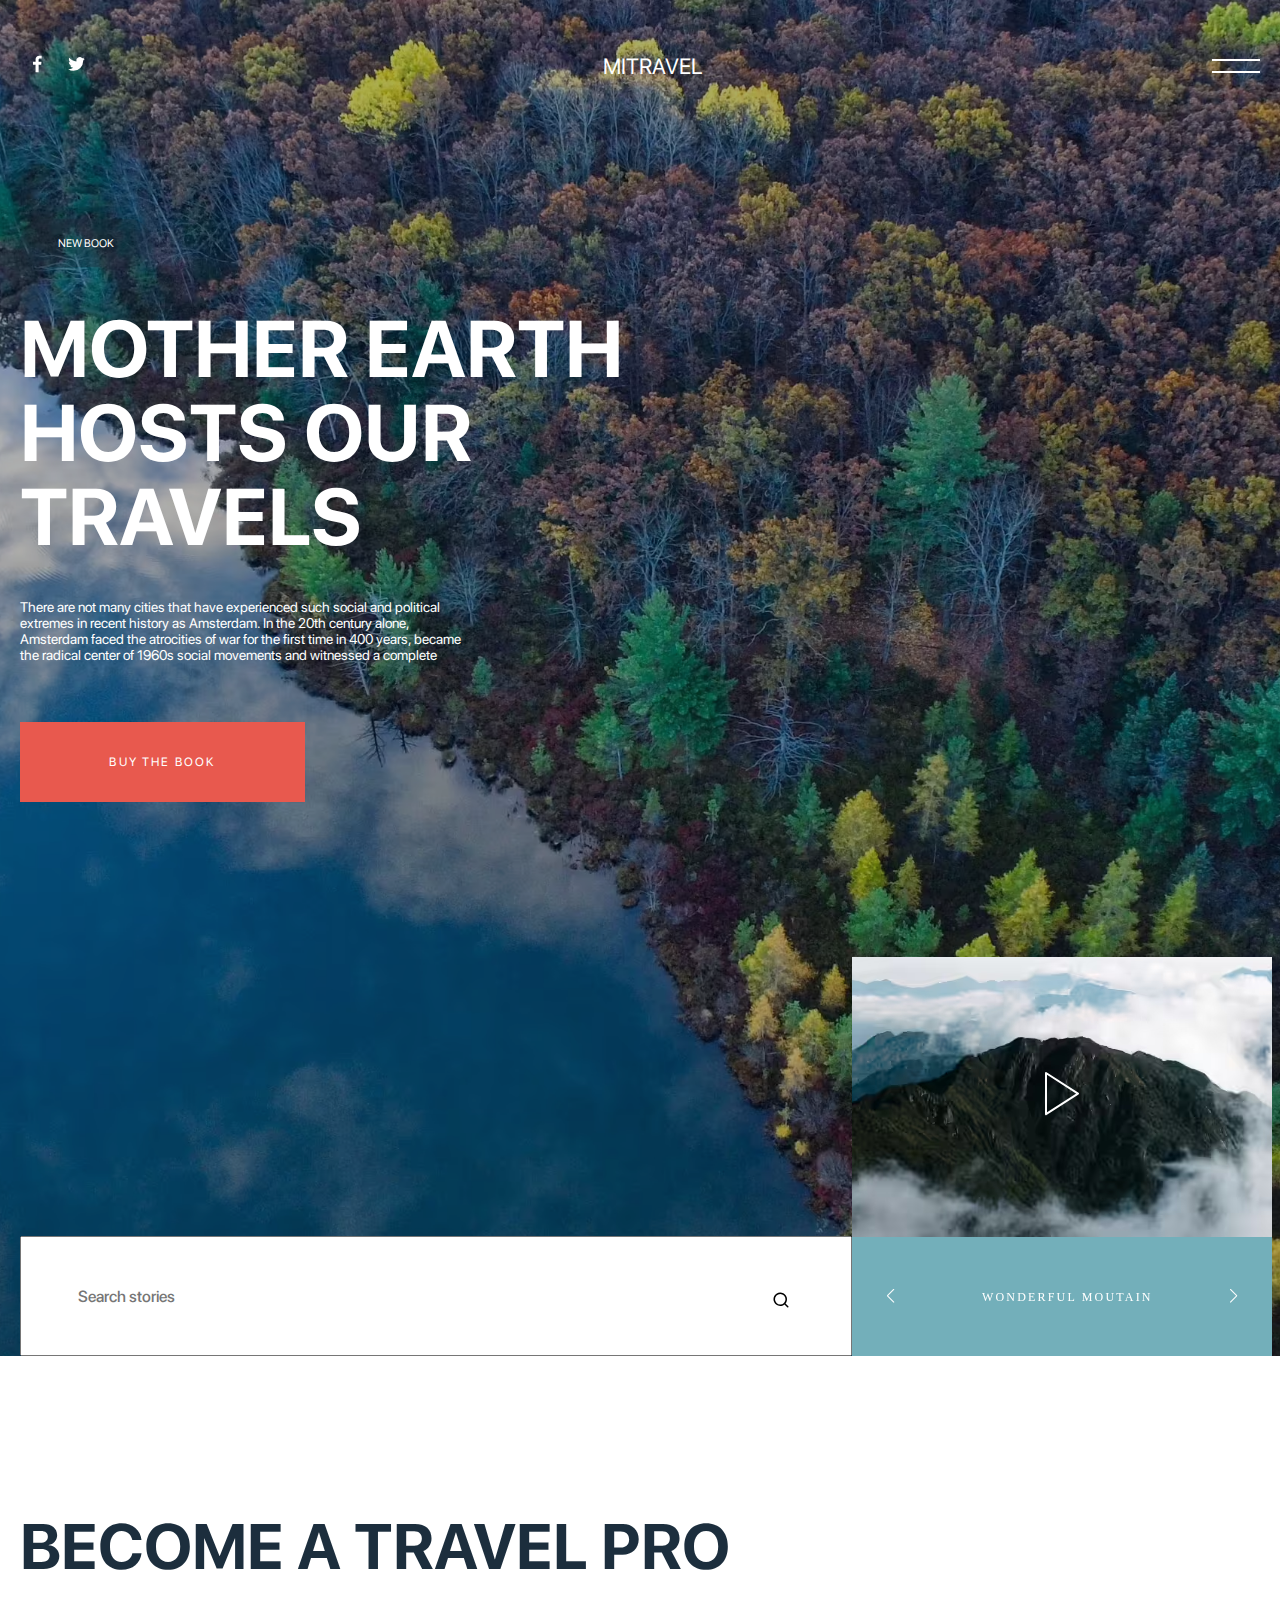
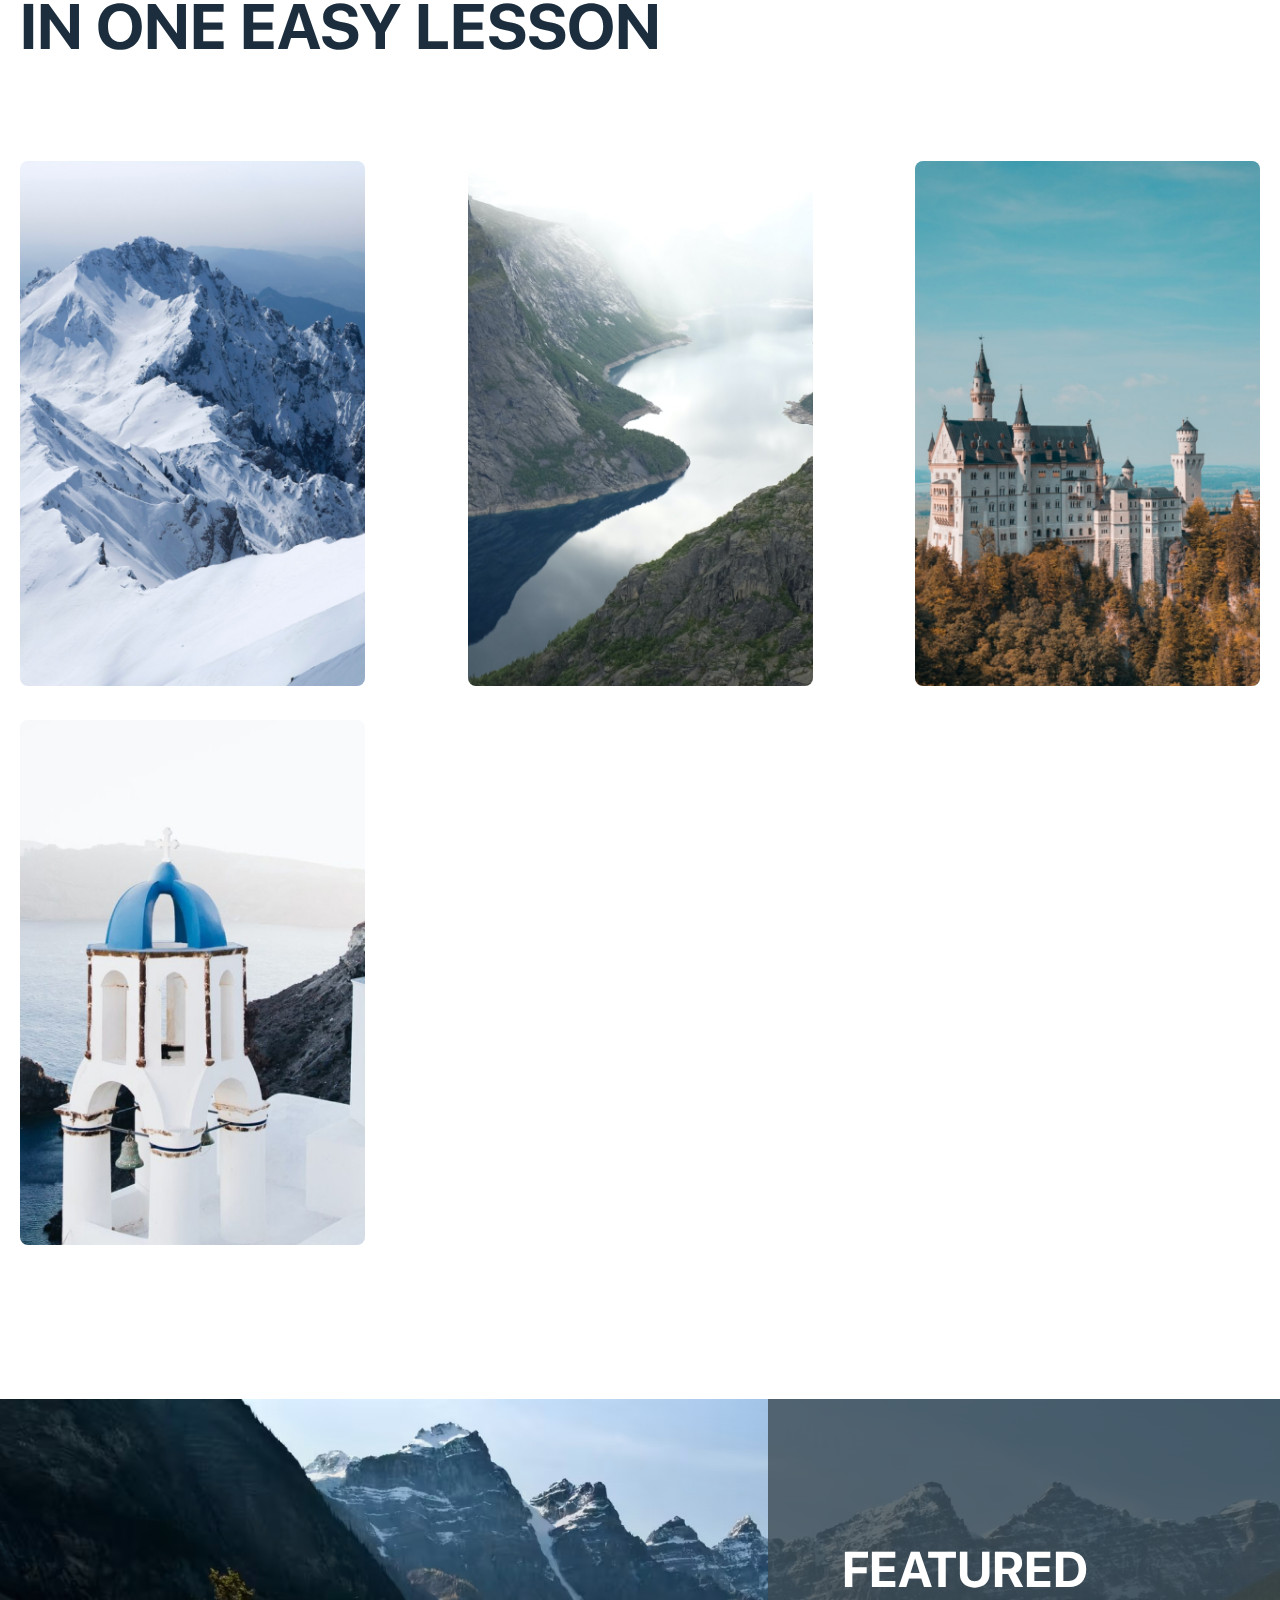
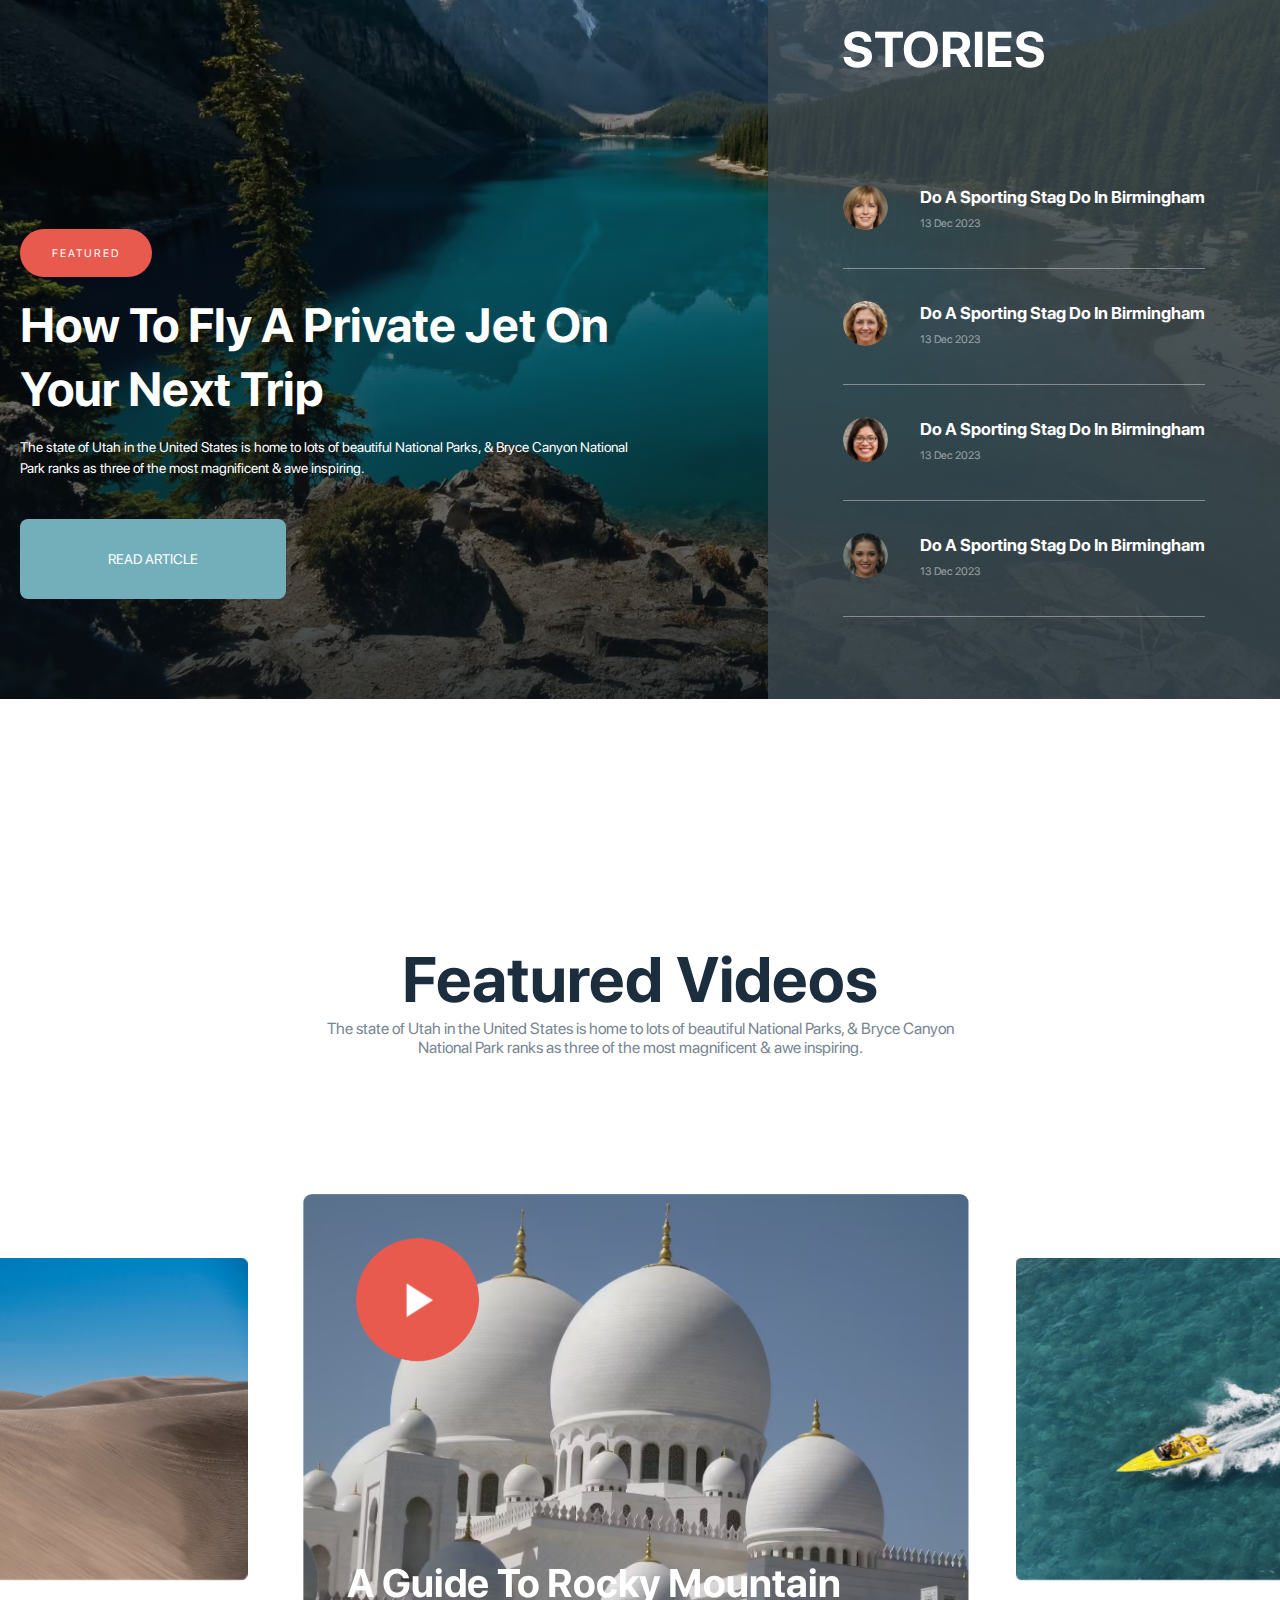
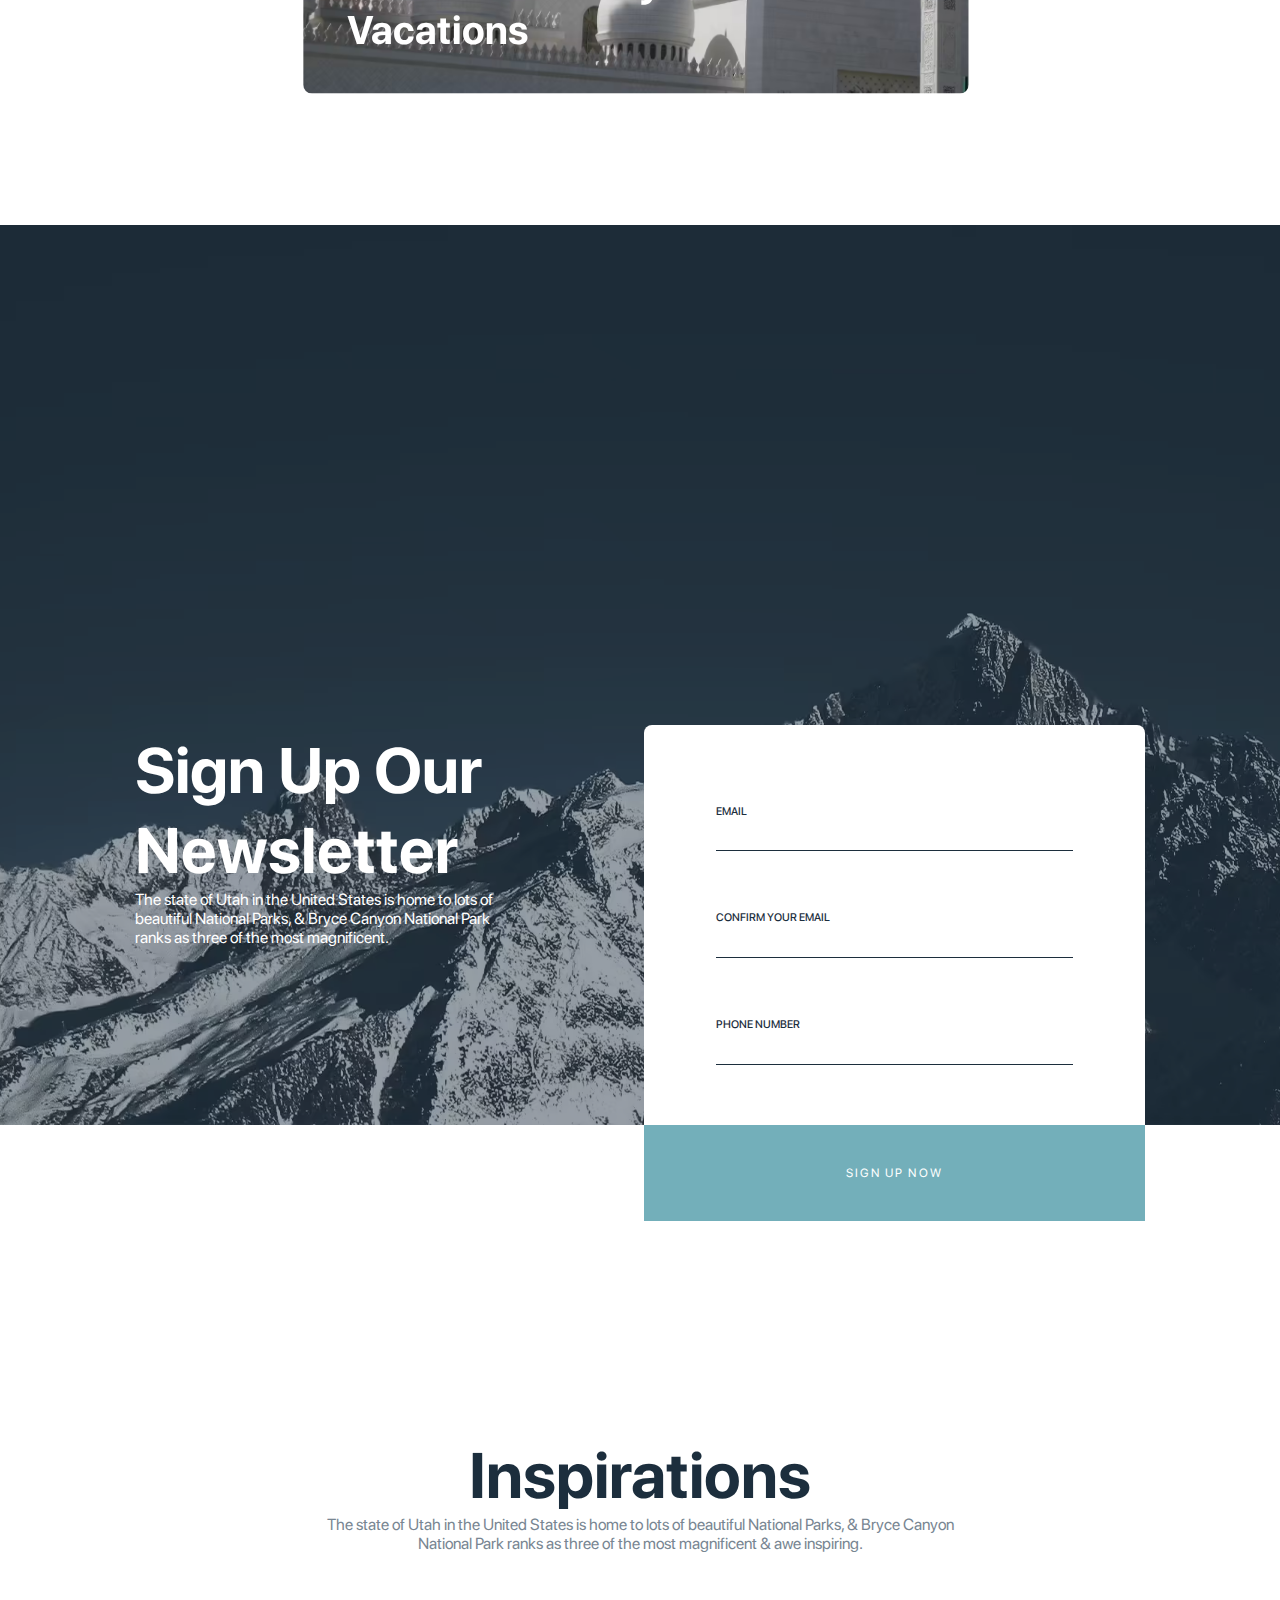
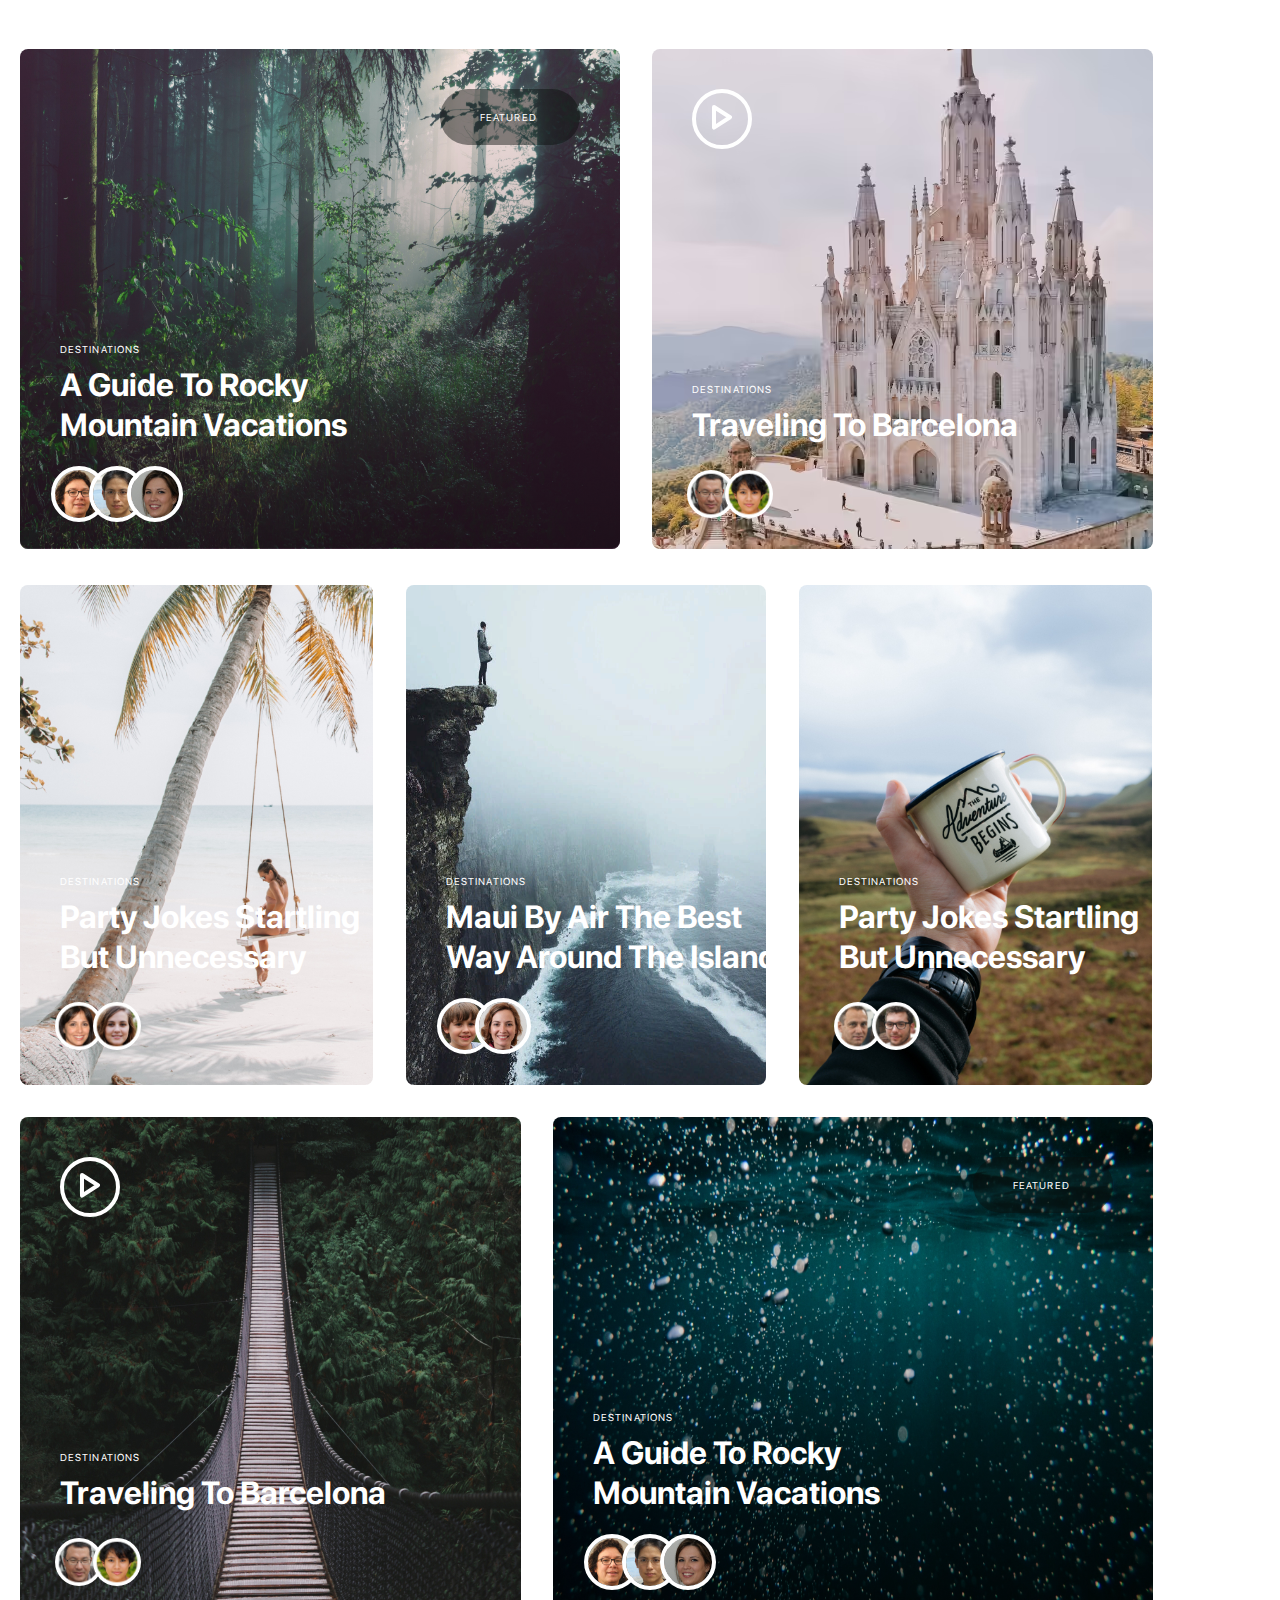
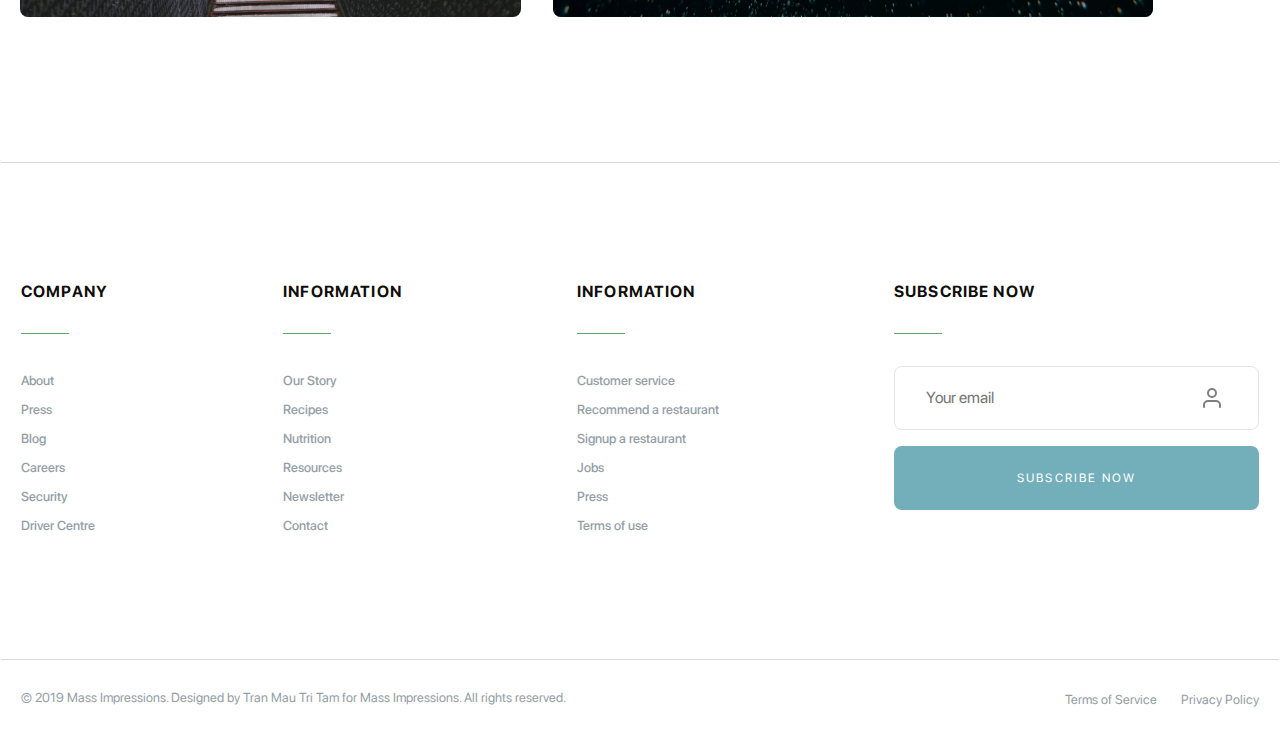
==== commit 3ecba7ed: "" ====
--- a/index.html
+++ b/index.html
@@ -93,13 +93,13 @@
           <div class="swiper-wrapper mother-video">
 
             <div class="swiper-slide mother-video__slider ">
-              <video class="re" src="video/treval3.mp4" data-slvd poster="images/fon1-video.avif"></video>
+              <video class="re" src="" data-slvd poster="images/fon1-video.avif"></video>
               <button class="video-slider-btn " data-slbtn="slbtn-1"></button>
               <p class="mother-video__text"> wonderful moutain</p>
             </div>
 
             <div class="swiper-slide  mother-video__slider">
-              <video class="re " src="video/Travel2 .mp4" data-slvd></video>
+              <video class="re " src="" data-slvd poster="images/fon2.avif"></video>
               <button class="video-slider-btn " data-slbtn="slbtn-2"></button>
               <p class="mother-video__text"> wonderful Romania</p>
             </div>
@@ -251,7 +251,7 @@
 
         <div class="swiper-slide slide">
           <a class="featured-video__travel-link">
-            <video class="featured-video__travel" src="./video/Travel.mp4" poster="images/video-1.jpg"
+            <video class="featured-video__travel" src="" poster="images/video-1.jpg"
               data-video="featured-1">
           </a>
           <div class="swiper-slide__title">
@@ -262,7 +262,7 @@
 
         <div class="swiper-slide slide">
           <a class="featured-video__travel-link">
-            <video class="featured-video__travel" src="./video/Travel2 .mp4" poster="images/video-2.avif"
+            <video class="featured-video__travel" src="" poster="images/video-2.avif"
               data-video="featured-2">
           </a>
           <div class="swiper-slide__title">
@@ -273,7 +273,7 @@
 
         <div class="swiper-slide slide">
           <a class="featured-video__travel-link">
-            <video class="featured-video__travel" src="./video/treval3.mp4" poster="images/video-3.jpg"
+            <video class="featured-video__travel" src="" poster="images/video-3.jpg"
               data-video="featured-3">
           </a>
           <div class="swiper-slide__title">
@@ -304,7 +304,7 @@
           <form action="#!" class="sign-up__form" data-form>
             <label>EMAIL</label>
             <input class="sign-up__input " data-email type="email" required id="email"> 
-            <label>EMAIL</label>
+            <label>CONFIRM YOUR EMAIL </label>
             <input class="sign-up__input " data-email-confirm type="email" required id="confirm-email">
             <label>PHONE NUMBER</label>
             <input class="sign-up__input" id="phone" data-input-tel type="tel" maxlength="18" required>
@@ -353,7 +353,7 @@
 
             <div class="inspirations-item__video">
               <video class="inspirations-video" id="myVideo" poster="images/inspirations/inspirations2.avif">
-                <source src="video/treval3.mp4">
+                <source src="">
               </video>
               <button class="inspirations-item__btn" id="pause" onclick="togglePlay()"></button>
 
@@ -443,7 +443,7 @@
 
             <div class="inspirations-item__video inspirations-item__video-revers">
               <video class="inspirations-video" id="myVideotrevel" poster="images/src/inspirations/inspirations6.jpg">
-                <source src="video/Travel.mp4">
+                <source src="">
               </video>
               <button class="inspirations-item__btn" id="pauseTravel" onclick="togglePlayT()"></button>
 
--- a/css/style.min.css
+++ b/css/style.min.css
@@ -1 +1 @@
-@font-face{font-family:"swiper-icons";src:url("data:application/font-woff;charset=utf-8;base64, [base64]//wADZ2x5ZgAAAywAAADMAAAD2MHtryVoZWFkAAABbAAAADAAAAA2E2+eoWhoZWEAAAGcAAAAHwAAACQC9gDzaG10eAAAAigAAAAZAAAArgJkABFsb2NhAAAC0AAAAFoAAABaFQAUGG1heHAAAAG8AAAAHwAAACAAcABAbmFtZQAAA/gAAAE5AAACXvFdBwlwb3N0AAAFNAAAAGIAAACE5s74hXjaY2BkYGAAYpf5Hu/j+W2+MnAzMYDAzaX6QjD6/4//Bxj5GA8AuRwMYGkAPywL13jaY2BkYGA88P8Agx4j+/8fQDYfA1AEBWgDAIB2BOoAeNpjYGRgYNBh4GdgYgABEMnIABJzYNADCQAACWgAsQB42mNgYfzCOIGBlYGB0YcxjYGBwR1Kf2WQZGhhYGBiYGVmgAFGBiQQkOaawtDAoMBQxXjg/wEGPcYDDA4wNUA2CCgwsAAAO4EL6gAAeNpj2M0gyAACqxgGNWBkZ2D4/wMA+xkDdgAAAHjaY2BgYGaAYBkGRgYQiAHyGMF8FgYHIM3DwMHABGQrMOgyWDLEM1T9/w8UBfEMgLzE////P/5//f/V/xv+r4eaAAeMbAxwIUYmIMHEgKYAYjUcsDAwsLKxc3BycfPw8jEQA/[base64]/uznmfPFBNODM2K7MTQ45YEAZqGP81AmGGcF3iPqOop0r1SPTaTbVkfUe4HXj97wYE+yNwWYxwWu4v1ugWHgo3S1XdZEVqWM7ET0cfnLGxWfkgR42o2PvWrDMBSFj/IHLaF0zKjRgdiVMwScNRAoWUoH78Y2icB/yIY09An6AH2Bdu/UB+yxopYshQiEvnvu0dURgDt8QeC8PDw7Fpji3fEA4z/PEJ6YOB5hKh4dj3EvXhxPqH/SKUY3rJ7srZ4FZnh1PMAtPhwP6fl2PMJMPDgeQ4rY8YT6Gzao0eAEA409DuggmTnFnOcSCiEiLMgxCiTI6Cq5DZUd3Qmp10vO0LaLTd2cjN4fOumlc7lUYbSQcZFkutRG7g6JKZKy0RmdLY680CDnEJ+UMkpFFe1RN7nxdVpXrC4aTtnaurOnYercZg2YVmLN/d/gczfEimrE/fs/bOuq29Zmn8tloORaXgZgGa78yO9/cnXm2BpaGvq25Dv9S4E9+5SIc9PqupJKhYFSSl47+Qcr1mYNAAAAeNptw0cKwkAAAMDZJA8Q7OUJvkLsPfZ6zFVERPy8qHh2YER+3i/BP83vIBLLySsoKimrqKqpa2hp6+jq6RsYGhmbmJqZSy0sraxtbO3sHRydnEMU4uR6yx7JJXveP7WrDycAAAAAAAH//wACeNpjYGRgYOABYhkgZgJCZgZNBkYGLQZtIJsFLMYAAAw3ALgAeNolizEKgDAQBCchRbC2sFER0YD6qVQiBCv/H9ezGI6Z5XBAw8CBK/m5iQQVauVbXLnOrMZv2oLdKFa8Pjuru2hJzGabmOSLzNMzvutpB3N42mNgZGBg4GKQYzBhYMxJLMlj4GBgAYow/P/PAJJhLM6sSoWKfWCAAwDAjgbRAAB42mNgYGBkAIIbCZo5IPrmUn0hGA0AO8EFTQAA");font-weight:400;font-style:normal}:root{--swiper-theme-color: #007aff}:host{position:relative;display:block;margin-left:auto;margin-right:auto;z-index:1}.swiper{margin-left:auto;margin-right:auto;position:relative;overflow:hidden;overflow:clip;list-style:none;padding:0;z-index:1;display:block}.swiper-vertical>.swiper-wrapper{flex-direction:column}.swiper-wrapper{position:relative;width:100%;height:100%;z-index:1;display:flex;transition-property:transform;transition-timing-function:var(--swiper-wrapper-transition-timing-function, initial);box-sizing:content-box}.swiper-android .swiper-slide,.swiper-ios .swiper-slide,.swiper-wrapper{transform:translate3d(0px, 0, 0)}.swiper-horizontal{touch-action:pan-y}.swiper-vertical{touch-action:pan-x}.swiper-slide{flex-shrink:0;width:100%;height:100%;position:relative;transition-property:transform;display:block}.swiper-slide-invisible-blank{visibility:hidden}.swiper-autoheight,.swiper-autoheight .swiper-slide{height:auto}.swiper-autoheight .swiper-wrapper{align-items:flex-start;transition-property:transform,height}.swiper-backface-hidden .swiper-slide{transform:translateZ(0);-webkit-backface-visibility:hidden;backface-visibility:hidden}.swiper-3d.swiper-css-mode .swiper-wrapper{perspective:1200px}.swiper-3d .swiper-wrapper{transform-style:preserve-3d}.swiper-3d{perspective:1200px}.swiper-3d .swiper-slide,.swiper-3d .swiper-cube-shadow{transform-style:preserve-3d}.swiper-css-mode>.swiper-wrapper{overflow:auto;scrollbar-width:none;-ms-overflow-style:none}.swiper-css-mode>.swiper-wrapper::-webkit-scrollbar{display:none}.swiper-css-mode>.swiper-wrapper>.swiper-slide{scroll-snap-align:start start}.swiper-css-mode.swiper-horizontal>.swiper-wrapper{scroll-snap-type:x mandatory}.swiper-css-mode.swiper-vertical>.swiper-wrapper{scroll-snap-type:y mandatory}.swiper-css-mode.swiper-free-mode>.swiper-wrapper{scroll-snap-type:none}.swiper-css-mode.swiper-free-mode>.swiper-wrapper>.swiper-slide{scroll-snap-align:none}.swiper-css-mode.swiper-centered>.swiper-wrapper::before{content:"";flex-shrink:0;order:9999}.swiper-css-mode.swiper-centered>.swiper-wrapper>.swiper-slide{scroll-snap-align:center center;scroll-snap-stop:always}.swiper-css-mode.swiper-centered.swiper-horizontal>.swiper-wrapper>.swiper-slide:first-child{margin-inline-start:var(--swiper-centered-offset-before)}.swiper-css-mode.swiper-centered.swiper-horizontal>.swiper-wrapper::before{height:100%;min-height:1px;width:var(--swiper-centered-offset-after)}.swiper-css-mode.swiper-centered.swiper-vertical>.swiper-wrapper>.swiper-slide:first-child{margin-block-start:var(--swiper-centered-offset-before)}.swiper-css-mode.swiper-centered.swiper-vertical>.swiper-wrapper::before{width:100%;min-width:1px;height:var(--swiper-centered-offset-after)}.swiper-3d .swiper-slide-shadow,.swiper-3d .swiper-slide-shadow-left,.swiper-3d .swiper-slide-shadow-right,.swiper-3d .swiper-slide-shadow-top,.swiper-3d .swiper-slide-shadow-bottom,.swiper-3d .swiper-slide-shadow,.swiper-3d .swiper-slide-shadow-left,.swiper-3d .swiper-slide-shadow-right,.swiper-3d .swiper-slide-shadow-top,.swiper-3d .swiper-slide-shadow-bottom{position:absolute;left:0;top:0;width:100%;height:100%;pointer-events:none;z-index:10}.swiper-3d .swiper-slide-shadow{background:rgba(0, 0, 0, 0.15)}.swiper-3d .swiper-slide-shadow-left{background-image:linear-gradient(to left, rgba(0, 0, 0, 0.5), rgba(0, 0, 0, 0))}.swiper-3d .swiper-slide-shadow-right{background-image:linear-gradient(to right, rgba(0, 0, 0, 0.5), rgba(0, 0, 0, 0))}.swiper-3d .swiper-slide-shadow-top{background-image:linear-gradient(to top, rgba(0, 0, 0, 0.5), rgba(0, 0, 0, 0))}.swiper-3d .swiper-slide-shadow-bottom{background-image:linear-gradient(to bottom, rgba(0, 0, 0, 0.5), rgba(0, 0, 0, 0))}.swiper-lazy-preloader{width:42px;height:42px;position:absolute;left:50%;top:50%;margin-left:-21px;margin-top:-21px;z-index:10;transform-origin:50%;box-sizing:border-box;border:4px solid var(--swiper-preloader-color, var(--swiper-theme-color));border-radius:50%;border-top-color:transparent}.swiper:not(.swiper-watch-progress) .swiper-lazy-preloader,.swiper-watch-progress .swiper-slide-visible .swiper-lazy-preloader{animation:swiper-preloader-spin 1s infinite linear}.swiper-lazy-preloader-white{--swiper-preloader-color: #fff}.swiper-lazy-preloader-black{--swiper-preloader-color: #000}@keyframes swiper-preloader-spin{0%{transform:rotate(0deg)}100%{transform:rotate(360deg)}}.swiper-virtual .swiper-slide{-webkit-backface-visibility:hidden;transform:translateZ(0)}.swiper-virtual.swiper-css-mode .swiper-wrapper::after{content:"";position:absolute;left:0;top:0;pointer-events:none}.swiper-virtual.swiper-css-mode.swiper-horizontal .swiper-wrapper::after{height:1px;width:var(--swiper-virtual-size)}.swiper-virtual.swiper-css-mode.swiper-vertical .swiper-wrapper::after{width:1px;height:var(--swiper-virtual-size)}:root{--swiper-navigation-size: 44px}.swiper-button-prev,.swiper-button-next{position:absolute;top:var(--swiper-navigation-top-offset, 50%);width:calc(var(--swiper-navigation-size)/44*27);height:var(--swiper-navigation-size);margin-top:calc(0px - var(--swiper-navigation-size)/2);z-index:10;cursor:pointer;display:flex;align-items:center;justify-content:center;color:var(--swiper-navigation-color, var(--swiper-theme-color))}.swiper-button-prev.swiper-button-disabled,.swiper-button-next.swiper-button-disabled{opacity:.35;cursor:auto;pointer-events:none}.swiper-button-prev.swiper-button-hidden,.swiper-button-next.swiper-button-hidden{opacity:0;cursor:auto;pointer-events:none}.swiper-navigation-disabled .swiper-button-prev,.swiper-navigation-disabled .swiper-button-next{display:none !important}.swiper-button-prev svg,.swiper-button-next svg{width:100%;height:100%;object-fit:contain;transform-origin:center}.swiper-rtl .swiper-button-prev svg,.swiper-rtl .swiper-button-next svg{transform:rotate(180deg)}.swiper-button-prev,.swiper-rtl .swiper-button-next{left:var(--swiper-navigation-sides-offset, 10px);right:auto}.swiper-button-next,.swiper-rtl .swiper-button-prev{right:var(--swiper-navigation-sides-offset, 10px);left:auto}.swiper-button-lock{display:none}.swiper-button-prev:after,.swiper-button-next:after{font-family:swiper-icons;font-size:var(--swiper-navigation-size);text-transform:none !important;letter-spacing:0;font-variant:initial;line-height:1}.swiper-button-prev:after,.swiper-rtl .swiper-button-next:after{content:"prev"}.swiper-button-next,.swiper-rtl .swiper-button-prev{right:var(--swiper-navigation-sides-offset, 10px);left:auto}.swiper-button-next:after,.swiper-rtl .swiper-button-prev:after{content:"next"}.swiper-pagination{position:absolute;text-align:center;transition:300ms opacity;transform:translate3d(0, 0, 0);z-index:10}.swiper-pagination.swiper-pagination-hidden{opacity:0}.swiper-pagination-disabled>.swiper-pagination,.swiper-pagination.swiper-pagination-disabled{display:none !important}.swiper-pagination-fraction,.swiper-pagination-custom,.swiper-horizontal>.swiper-pagination-bullets,.swiper-pagination-bullets.swiper-pagination-horizontal{bottom:var(--swiper-pagination-bottom, 8px);top:var(--swiper-pagination-top, auto);left:0;width:100%}.swiper-pagination-bullets-dynamic{overflow:hidden;font-size:0}.swiper-pagination-bullets-dynamic .swiper-pagination-bullet{transform:scale(0.33);position:relative}.swiper-pagination-bullets-dynamic .swiper-pagination-bullet-active{transform:scale(1)}.swiper-pagination-bullets-dynamic .swiper-pagination-bullet-active-main{transform:scale(1)}.swiper-pagination-bullets-dynamic .swiper-pagination-bullet-active-prev{transform:scale(0.66)}.swiper-pagination-bullets-dynamic .swiper-pagination-bullet-active-prev-prev{transform:scale(0.33)}.swiper-pagination-bullets-dynamic .swiper-pagination-bullet-active-next{transform:scale(0.66)}.swiper-pagination-bullets-dynamic .swiper-pagination-bullet-active-next-next{transform:scale(0.33)}.swiper-pagination-bullet{width:var(--swiper-pagination-bullet-width, var(--swiper-pagination-bullet-size, 8px));height:var(--swiper-pagination-bullet-height, var(--swiper-pagination-bullet-size, 8px));display:inline-block;border-radius:var(--swiper-pagination-bullet-border-radius, 50%);background:var(--swiper-pagination-bullet-inactive-color, #000);opacity:var(--swiper-pagination-bullet-inactive-opacity, 0.2)}button.swiper-pagination-bullet{border:none;margin:0;padding:0;box-shadow:none;-webkit-appearance:none;appearance:none}.swiper-pagination-clickable .swiper-pagination-bullet{cursor:pointer}.swiper-pagination-bullet:only-child{display:none !important}.swiper-pagination-bullet-active{opacity:var(--swiper-pagination-bullet-opacity, 1);background:var(--swiper-pagination-color, var(--swiper-theme-color))}.swiper-vertical>.swiper-pagination-bullets,.swiper-pagination-vertical.swiper-pagination-bullets{right:var(--swiper-pagination-right, 8px);left:var(--swiper-pagination-left, auto);top:50%;transform:translate3d(0px, -50%, 0)}.swiper-vertical>.swiper-pagination-bullets .swiper-pagination-bullet,.swiper-pagination-vertical.swiper-pagination-bullets .swiper-pagination-bullet{margin:var(--swiper-pagination-bullet-vertical-gap, 6px) 0;display:block}.swiper-vertical>.swiper-pagination-bullets.swiper-pagination-bullets-dynamic,.swiper-pagination-vertical.swiper-pagination-bullets.swiper-pagination-bullets-dynamic{top:50%;transform:translateY(-50%);width:8px}.swiper-vertical>.swiper-pagination-bullets.swiper-pagination-bullets-dynamic .swiper-pagination-bullet,.swiper-pagination-vertical.swiper-pagination-bullets.swiper-pagination-bullets-dynamic .swiper-pagination-bullet{display:inline-block;transition:200ms transform,200ms top}.swiper-horizontal>.swiper-pagination-bullets .swiper-pagination-bullet,.swiper-pagination-horizontal.swiper-pagination-bullets .swiper-pagination-bullet{margin:0 var(--swiper-pagination-bullet-horizontal-gap, 4px)}.swiper-horizontal>.swiper-pagination-bullets.swiper-pagination-bullets-dynamic,.swiper-pagination-horizontal.swiper-pagination-bullets.swiper-pagination-bullets-dynamic{left:50%;transform:translateX(-50%);white-space:nowrap}.swiper-horizontal>.swiper-pagination-bullets.swiper-pagination-bullets-dynamic .swiper-pagination-bullet,.swiper-pagination-horizontal.swiper-pagination-bullets.swiper-pagination-bullets-dynamic .swiper-pagination-bullet{transition:200ms transform,200ms left}.swiper-horizontal.swiper-rtl>.swiper-pagination-bullets-dynamic .swiper-pagination-bullet{transition:200ms transform,200ms right}.swiper-pagination-fraction{color:var(--swiper-pagination-fraction-color, inherit)}.swiper-pagination-progressbar{background:var(--swiper-pagination-progressbar-bg-color, rgba(0, 0, 0, 0.25));position:absolute}.swiper-pagination-progressbar .swiper-pagination-progressbar-fill{background:var(--swiper-pagination-color, var(--swiper-theme-color));position:absolute;left:0;top:0;width:100%;height:100%;transform:scale(0);transform-origin:left top}.swiper-rtl .swiper-pagination-progressbar .swiper-pagination-progressbar-fill{transform-origin:right top}.swiper-horizontal>.swiper-pagination-progressbar,.swiper-pagination-progressbar.swiper-pagination-horizontal,.swiper-vertical>.swiper-pagination-progressbar.swiper-pagination-progressbar-opposite,.swiper-pagination-progressbar.swiper-pagination-vertical.swiper-pagination-progressbar-opposite{width:100%;height:var(--swiper-pagination-progressbar-size, 4px);left:0;top:0}.swiper-vertical>.swiper-pagination-progressbar,.swiper-pagination-progressbar.swiper-pagination-vertical,.swiper-horizontal>.swiper-pagination-progressbar.swiper-pagination-progressbar-opposite,.swiper-pagination-progressbar.swiper-pagination-horizontal.swiper-pagination-progressbar-opposite{width:var(--swiper-pagination-progressbar-size, 4px);height:100%;left:0;top:0}.swiper-pagination-lock{display:none}.swiper-scrollbar{border-radius:var(--swiper-scrollbar-border-radius, 10px);position:relative;-ms-touch-action:none;background:var(--swiper-scrollbar-bg-color, rgba(0, 0, 0, 0.1))}.swiper-scrollbar-disabled>.swiper-scrollbar,.swiper-scrollbar.swiper-scrollbar-disabled{display:none !important}.swiper-horizontal>.swiper-scrollbar,.swiper-scrollbar.swiper-scrollbar-horizontal{position:absolute;left:var(--swiper-scrollbar-sides-offset, 1%);bottom:var(--swiper-scrollbar-bottom, 4px);top:var(--swiper-scrollbar-top, auto);z-index:50;height:var(--swiper-scrollbar-size, 4px);width:calc(100% - 2*var(--swiper-scrollbar-sides-offset, 1%))}.swiper-vertical>.swiper-scrollbar,.swiper-scrollbar.swiper-scrollbar-vertical{position:absolute;left:var(--swiper-scrollbar-left, auto);right:var(--swiper-scrollbar-right, 4px);top:var(--swiper-scrollbar-sides-offset, 1%);z-index:50;width:var(--swiper-scrollbar-size, 4px);height:calc(100% - 2*var(--swiper-scrollbar-sides-offset, 1%))}.swiper-scrollbar-drag{height:100%;width:100%;position:relative;background:var(--swiper-scrollbar-drag-bg-color, rgba(0, 0, 0, 0.5));border-radius:var(--swiper-scrollbar-border-radius, 10px);left:0;top:0}.swiper-scrollbar-cursor-drag{cursor:move}.swiper-scrollbar-lock{display:none}.swiper-zoom-container{width:100%;height:100%;display:flex;justify-content:center;align-items:center;text-align:center}.swiper-zoom-container>img,.swiper-zoom-container>svg,.swiper-zoom-container>canvas{max-width:100%;max-height:100%;object-fit:contain}.swiper-slide-zoomed{cursor:move;touch-action:none}.swiper .swiper-notification{position:absolute;left:0;top:0;pointer-events:none;opacity:0;z-index:-1000}.swiper-free-mode>.swiper-wrapper{transition-timing-function:ease-out;margin:0 auto}.swiper-grid>.swiper-wrapper{flex-wrap:wrap}.swiper-grid-column>.swiper-wrapper{flex-wrap:wrap;flex-direction:column}.swiper-fade.swiper-free-mode .swiper-slide{transition-timing-function:ease-out}.swiper-fade .swiper-slide{pointer-events:none;transition-property:opacity}.swiper-fade .swiper-slide .swiper-slide{pointer-events:none}.swiper-fade .swiper-slide-active,.swiper-fade .swiper-slide-active .swiper-slide-active{pointer-events:auto}.swiper-cube{overflow:visible}.swiper-cube .swiper-slide{pointer-events:none;-webkit-backface-visibility:hidden;backface-visibility:hidden;z-index:1;visibility:hidden;transform-origin:0 0;width:100%;height:100%}.swiper-cube .swiper-slide .swiper-slide{pointer-events:none}.swiper-cube.swiper-rtl .swiper-slide{transform-origin:100% 0}.swiper-cube .swiper-slide-active,.swiper-cube .swiper-slide-active .swiper-slide-active{pointer-events:auto}.swiper-cube .swiper-slide-active,.swiper-cube .swiper-slide-next,.swiper-cube .swiper-slide-prev{pointer-events:auto;visibility:visible}.swiper-cube .swiper-cube-shadow{position:absolute;left:0;bottom:0px;width:100%;height:100%;opacity:.6;z-index:0}.swiper-cube .swiper-cube-shadow:before{content:"";background:#000;position:absolute;left:0;top:0;bottom:0;right:0;filter:blur(50px)}.swiper-cube .swiper-slide-next+.swiper-slide{pointer-events:auto;visibility:visible}.swiper-cube .swiper-slide-shadow-cube.swiper-slide-shadow-top,.swiper-cube .swiper-slide-shadow-cube.swiper-slide-shadow-bottom,.swiper-cube .swiper-slide-shadow-cube.swiper-slide-shadow-left,.swiper-cube .swiper-slide-shadow-cube.swiper-slide-shadow-right{z-index:0;-webkit-backface-visibility:hidden;backface-visibility:hidden}.swiper-flip{overflow:visible}.swiper-flip .swiper-slide{pointer-events:none;-webkit-backface-visibility:hidden;backface-visibility:hidden;z-index:1}.swiper-flip .swiper-slide .swiper-slide{pointer-events:none}.swiper-flip .swiper-slide-active,.swiper-flip .swiper-slide-active .swiper-slide-active{pointer-events:auto}.swiper-flip .swiper-slide-shadow-flip.swiper-slide-shadow-top,.swiper-flip .swiper-slide-shadow-flip.swiper-slide-shadow-bottom,.swiper-flip .swiper-slide-shadow-flip.swiper-slide-shadow-left,.swiper-flip .swiper-slide-shadow-flip.swiper-slide-shadow-right{z-index:0;-webkit-backface-visibility:hidden;backface-visibility:hidden}.swiper-creative .swiper-slide{-webkit-backface-visibility:hidden;backface-visibility:hidden;overflow:hidden;transition-property:transform,opacity,height}.swiper-cards{overflow:visible}.swiper-cards .swiper-slide{transform-origin:center bottom;-webkit-backface-visibility:hidden;backface-visibility:hidden;overflow:hidden}html{box-sizing:border-box}html,body{height:100%}*,*::after,*::before{box-sizing:inherit;margin:0;padding:0}ul{list-style-type:none}a{text-decoration:none}img{background-size:cover;background-position:center;background-repeat:no-repeat}.container{max-width:1620px;padding:0 20px;margin:0 auto;overflow:hidden}@font-face{font-family:"ProDisplayMedium";src:url(../fonts/src/SF-Pro-Display-Medium.otf);font-weight:500}@font-face{font-family:"ProDisplayRegular";src:url(../fonts/src/SF-Pro-Display-Regular.otf);font-weight:400}@font-face{font-family:"ProDisplayBold";src:url(../fonts/src/SF-Pro-Display-Bold.otf);font-weight:700}.mother{background-size:cover;background-position:center;background-repeat:no-repeat;position:relative;z-index:1}.mother::before{content:"";width:100%;height:100%;bottom:0;background-color:rgba(9,17,23,.337254902);position:absolute}.header{display:-webkit-box;display:-ms-flexbox;display:flex;-webkit-box-pack:justify;-ms-flex-pack:justify;justify-content:space-between;-webkit-box-align:center;-ms-flex-align:center;align-items:center;position:relative}.social__link-img{width:35px;height:20px;margin-top:53px}.header__title{color:#fff;text-transform:uppercase;font-size:22px;font-family:"ProDisplayRegular","sans-serif";font-weight:400;margin-top:53px}.header-nav{margin-top:53px;cursor:pointer;-webkit-transition:all .45s ease;transition:all .45s ease;z-index:2}.header-nav .heder-span{width:48px;height:2px;background-color:#fff;display:block;margin-bottom:10px;-webkit-transition:all .45s ease;transition:all .45s ease}.header-nav .header-span-second{width:48px;height:2px;background-color:#fff;display:block;-webkit-transition:all .45s ease;transition:all .45s ease}.mother-earth{display:-webkit-box;display:-ms-flexbox;display:flex;-webkit-box-orient:vertical;-webkit-box-direction:normal;-ms-flex-direction:column;flex-direction:column;text-align:left;max-width:700px;margin-top:140px;position:relative;z-index:3}.mother-earth__link{width:132px;height:48px;background-color:rgba(28,46,61,.3058823529);border-radius:24px;display:-webkit-box;display:-ms-flexbox;display:flex;-webkit-box-pack:center;-ms-flex-pack:center;justify-content:center;-webkit-box-align:center;-ms-flex-align:center;align-items:center;margin-bottom:40px;cursor:pointer;-webkit-transition:all .45s ease;transition:all .45s ease}.mother-earth__link:hover{background-color:rgba(28,46,61,.5882352941)}.mother-earth__link .book__link{color:#fff;font-size:11px;font-family:"ProDisplayRegular","sans-serif"}.mother-earth__title{text-transform:uppercase;color:#fff;font-size:80px;font-family:"ProDisplayBold","sans-serif";line-height:84px;display:-webkit-box;display:-ms-flexbox;display:flex;-webkit-box-orient:vertical;-webkit-box-direction:normal;-ms-flex-direction:column;flex-direction:column}.mother-earth__text{margin-top:40px;color:#fff;font-size:14px;font-family:"ProDisplayRegular","sans-serif"}.mother-earth__btn{margin-top:59px}.mother-earth__btn .book__btn{width:285px;height:80px;background-color:#e8594e;border:none;text-transform:uppercase;color:#fff;letter-spacing:2.182px;font-size:12px;font-family:"ProDisplayRegular","sans-serif";-webkit-transition:all .45s ease;transition:all .45s ease;cursor:pointer}.mother-earth__btn .book__btn:hover{background-color:#ea3e32}.mother-search{display:-webkit-box;display:-ms-flexbox;display:flex;-webkit-box-pack:start;-ms-flex-pack:start;justify-content:flex-start;-webkit-box-align:end;-ms-flex-align:end;align-items:flex-end;margin-top:150px}.mother-search__form{position:relative}.mother-search__form img{position:absolute;width:18px;height:18px;right:62px;top:55px}.mother-search__input{width:1000px;height:120px;font-size:16px;font-family:"ProDisplayMedium","sans-serif";font-weight:500;padding-left:56px;outline:none}.mySwiper1{position:relative;z-index:2;margin:0}.mother-video{width:420px}.mother-video__text{position:absolute;left:130px;bottom:-69px;color:#fff;font-size:12px;letter-spacing:2.182px;text-transform:uppercase}.mother-video__box{width:420px;height:120px;background-color:#73afba}.mother-video__slider{z-index:1}.mother-video__slider video{max-width:420px;height:280px;-o-object-fit:cover;object-fit:cover;position:relative;bottom:-5px}.video-slider-btn.hidenMe{background-image:url("../images/play.svg");width:34px;height:44px;background-color:rgba(0,0,0,0);border:none;position:absolute;z-index:3;top:0;right:0;bottom:0;left:0;margin:auto;cursor:pointer;display:none;-webkit-transition:all .45s ease;transition:all .45s ease}.video-slider-btn{background-image:url("../images/play.svg");width:34px;height:44px;background-color:rgba(0,0,0,0);border:none;position:absolute;z-index:3;top:0;right:0;bottom:0;left:0;margin:auto;cursor:pointer}.swiper-button-prev{color:#fff;left:25px}.swiper-button-prev::after{content:"prev";position:absolute;bottom:-127px;font-size:14px}.swiper-button-next{color:#fff;right:25px}.swiper-button-next::after{content:"next";position:absolute;bottom:-127px;font-size:14px}@keyframes bounce{0%,20%,53%,80%,100%{-webkit-transition-timing-function:cubic-bezier(0.215, 0.61, 0.355, 1);transition-timing-function:cubic-bezier(0.215, 0.61, 0.355, 1);-webkit-transform:translate3d(0, 0, 0);transform:translate3d(0, 0, 0)}40%,43%{-webkit-transition-timing-function:cubic-bezier(0.755, 0.05, 0.855, 0.06);transition-timing-function:cubic-bezier(0.755, 0.05, 0.855, 0.06);-webkit-transform:translate3d(0, -30px, 0);transform:translate3d(0, -30px, 0)}70%{-webkit-transition-timing-function:cubic-bezier(0.755, 0.05, 0.855, 0.06);transition-timing-function:cubic-bezier(0.755, 0.05, 0.855, 0.06);-webkit-transform:translate3d(0, -15px, 0);transform:translate3d(0, -15px, 0)}90%{-webkit-transform:translate3d(0, -4px, 0);transform:translate3d(0, -4px, 0)}}.menu.menu--active{opacity:1;-webkit-animation-name:bounce;animation-name:bounce;-webkit-transform-origin:center bottom;-ms-transform-origin:center bottom;transform-origin:center bottom;-webkit-animation-duration:1s;animation-duration:1s;-webkit-animation-fill-mode:both;animation-fill-mode:both;-webkit-transition:all .45s ease-in-out;transition:all .45s ease-in-out;visibility:visible}.menu{opacity:0;position:absolute;padding:18px;top:0;height:70%;width:100%;background-color:rgba(60,74,81,.4039215686);-webkit-transition:all .45s ease-in-out;transition:all .45s ease-in-out}.menu__list{display:-webkit-box;display:-ms-flexbox;display:flex;-webkit-box-pack:space-evenly;-ms-flex-pack:space-evenly;justify-content:space-evenly;-webkit-box-align:center;-ms-flex-align:center;align-items:center}.menu__item{padding-right:15px}.menu__item-link{color:#fff;font-size:18px;text-align:center;text-transform:uppercase;font-family:"ProDisplayRegular","sans-serif"}.menu__item-link::after{content:"";display:block;width:0%;height:1px;background-color:#959ea6;-webkit-transition:all .45s ease;transition:all .45s ease}.menu__item-link:hover::after{width:100%}.header-nav.menu--active{-webkit-transition:all .45s ease;transition:all .45s ease;-webkit-transform:rotate(-180deg) translateY(-20px);-ms-transform:rotate(-180deg) translateY(-20px);transform:rotate(-180deg) translateY(-20px)}.header-nav.menu--active .heder-span{position:relative;bottom:-11px;-webkit-transform:rotate(-45deg);-ms-transform:rotate(-45deg);transform:rotate(-45deg)}.header-nav.menu--active .header-span-second{display:block;-webkit-transform:rotate(45deg);-ms-transform:rotate(45deg);transform:rotate(45deg)}.become__title{max-width:756px;font-size:64px;color:#1c2e3d;font-family:"ProDisplayBold","sans-serif";line-height:80px;font-weight:700;text-align:left;text-transform:uppercase;margin-top:150px}.become-images__wraper{gap:30px;display:-webkit-box;display:-ms-flexbox;display:flex;margin-top:95px;-webkit-box-pack:justify;-ms-flex-pack:justify;justify-content:space-between}.become__img-text{position:absolute;color:#fff;font-size:22px;line-height:31px;font-family:"ProDisplayBold","sans-serif";background:rgba(115,175,186,.8470588235);padding:0 100px 60px 50px;opacity:0;border-radius:8px;-webkit-transition:all .65s ease;transition:all .65s ease}.become__img{width:345px;height:525px;border-radius:8px;position:relative}.become-item{position:relative}.become-item:hover .become__img-text{position:absolute;border-radius:8px;width:100%;display:-webkit-box;display:-ms-flexbox;display:flex;-webkit-box-pack:center;-ms-flex-pack:center;justify-content:center;-webkit-box-align:end;-ms-flex-align:end;align-items:flex-end;opacity:1;top:0;height:525px}.trip{background-size:cover;background-position:center;background-repeat:no-repeat;height:100%;width:100%;position:relative;margin-top:150px;z-index:1}.trip::before{content:"";bottom:0;width:100%;height:100%;position:absolute;background:-webkit-gradient(linear, left top, left bottom, from(rgba(28, 46, 59, 0)), to(rgba(9, 17, 23, 0.8039215686)));background:linear-gradient(180deg, rgba(28, 46, 59, 0) 0%, rgba(9, 17, 23, 0.8039215686) 100%)}.featur-box{display:-webkit-box;display:-ms-flexbox;display:flex;-webkit-box-orient:vertical;-webkit-box-direction:normal;-ms-flex-direction:column;flex-direction:column;-webkit-box-align:center;-ms-flex-align:center;align-items:center}.trip-box{display:-webkit-box;display:-ms-flexbox;display:flex;-webkit-box-orient:vertical;-webkit-box-direction:normal;-ms-flex-direction:column;flex-direction:column;position:absolute;bottom:100px}.trip-featured{width:132px;height:48px;background-color:#e8594e;border-radius:24px;display:-webkit-box;display:-ms-flexbox;display:flex;-webkit-box-pack:center;-ms-flex-pack:center;justify-content:center;-webkit-box-align:center;-ms-flex-align:center;align-items:center;margin-bottom:16px;cursor:pointer;-webkit-transition:all .45s ease;transition:all .45s ease}.trip-featured:hover{background-color:#ec4135}.trip__link{color:#fff;font-size:11px;text-transform:uppercase;font-family:"ProDisplayRegular","sans-serif";letter-spacing:2px}.trip__text{max-width:635px}.trip__text h1{color:#fff;font-size:48px;font-family:"ProDisplayBold","sans-serif";font-weight:700;line-height:64px;margin-bottom:16px;text-align:left}.trip__text p{color:#fff;font-size:14px;font-family:"ProDisplayRegular","sans-serif";font-weight:400;line-height:21px;margin-bottom:40px;text-align:left}.trip-link{width:266px;height:80px;background-color:#73afba;border-radius:8px;display:-webkit-box;display:-ms-flexbox;display:flex;-webkit-box-pack:center;-ms-flex-pack:center;justify-content:center;-webkit-box-align:center;-ms-flex-align:center;align-items:center;cursor:pointer;-webkit-transition:all .45s ease;transition:all .45s ease}.trip-link:hover{background-color:#56aab8}.link-read{color:#fff;font-size:14px;text-transform:uppercase;font-family:"ProDisplayRegular","sans-serif";font-weight:400}.featur{position:absolute;height:100%;width:30%;right:0px;top:0;overflow:auto}.featur__title{color:#fff;font-size:50px;line-height:80px;font-family:"ProDisplayBold","sans-serif";font-weight:700;text-align:left;text-transform:uppercase;max-width:365px;padding:130px 0px 96px}.featur-person{display:-webkit-box;display:-ms-flexbox;display:flex;max-width:370px;margin-bottom:32px;border-bottom:1px solid rgba(227,227,227,.4549019608)}.person__img{width:45px;height:45px;border-radius:50px;margin-right:32px}.featur-person__text{color:#fff;font-size:17px;font-family:"ProDisplayBold","sans-serif";line-height:24px;padding-bottom:32px}.featur-person__text span{color:rgba(255,255,255,.5);font-size:11px;font-family:"ProDisplayRegular","sans-serif"}.featured-video__heading{margin-top:150px;display:-webkit-box;display:-ms-flexbox;display:flex;-webkit-box-pack:center;-ms-flex-pack:center;justify-content:center;-webkit-box-align:center;-ms-flex-align:center;align-items:center;-webkit-box-orient:vertical;-webkit-box-direction:normal;-ms-flex-direction:column;flex-direction:column}.featured-video__title{color:#1c2e3d;font-size:64px;font-family:"ProDisplayBold","sans-serif";line-height:80px}.featured-video__text{color:#788692;font-size:16px;font-family:"ProDisplayRegular","sans-serif";text-align:center;max-width:634px}.video__btn.active-vid{display:none}.video__btn{background-image:url("../images/Video icon.svg");position:absolute;width:112px;top:40px;left:48px;border:none;z-index:5;border-radius:60px;height:112px;cursor:pointer;opacity:0;-webkit-transition:all .45s ease;transition:all .45s ease}.featured-video__travel{width:105%;height:100%;border-radius:8px;position:relative;z-index:1}.swiper-slide__title.active-vid{display:none;-webkit-transition:all .45s ease;transition:all .45s ease}.swiper-slide__title{position:absolute;bottom:40px;left:40px;color:#fff;font-size:36px;font-family:"ProDisplayBold","sans-serif";font-weight:700;z-index:2;opacity:0}.mySwiper{padding-top:80px}.featured-video__wrapper{padding:80px 0}.slide{-ms-flex-preferred-size:45%;flex-basis:45%;right:23%;-webkit-transition:all .65s ease;transition:all .65s ease}.slide.swiper-slide-active{-webkit-transform:scale(1.1);-ms-transform:scale(1.1);transform:scale(1.1)}.slide.swiper-slide-active .video__btn{opacity:1}.slide.swiper-slide-active .swiper-slide__title{opacity:1}.slide.swiper-slide-prev{-webkit-transform:scale(0.8);-ms-transform:scale(0.8);transform:scale(0.8)}.slide.swiper-slide-next{-webkit-transform:scale(0.8);-ms-transform:scale(0.8);transform:scale(0.8)}.sing{background-size:cover;background-position:center;background-repeat:no-repeat;max-width:1620px;margin:70px auto;height:100%;position:relative;z-index:1}.sing::before{content:"";width:100%;height:100%;left:0;right:0;position:absolute;background:rgba(28,46,61,.46);z-index:2}.sing-parent{display:-webkit-box;display:-ms-flexbox;display:flex;-ms-flex-pack:distribute;justify-content:space-around}.sign-new{display:block;position:absolute;left:135px;bottom:178px;z-index:3}.sign-new__title{max-width:368px;font-size:64px;color:#fff;font-family:"ProDisplayBold","sans-serif";font-weight:700;line-height:80px;z-index:3}.sign-new__text{max-width:368px;color:#fff;font-size:16px;font-family:"ProDisplayRegular","sans-serif";font-weight:400}.sign-up{position:absolute;right:135px;bottom:-96px;z-index:3;background-color:#fff;border-radius:8px 8px 0 0}.sign-up__form{display:grid;-webkit-box-pack:center;-ms-flex-pack:center;justify-content:center;width:500px;height:320px;margin-top:80px}.sign-up__form label{color:#1c2e3d;font-size:11px;font-family:"ProDisplayMedium","sans-serif";text-transform:uppercase}.sign-up__input{min-width:357px;outline:none;border:none;border-bottom:1px solid #1c2e3d;margin-bottom:60px;padding:0 8px;font-size:16px}.success input{-webkit-box-shadow:2px 2px 10px rgba(29,169,31,.3843137255);box-shadow:2px 2px 10px rgba(29,169,31,.3843137255);border:none}.error input{-webkit-box-shadow:2px 2px 10px rgba(172,11,11,.3921568627);box-shadow:2px 2px 10px rgba(172,11,11,.3921568627);border:none}.sign-up__btn{min-width:501px;height:96px;background-color:#73afba;border:none;cursor:pointer;color:#fff;font-family:"ProDisplayRegular","sans-serif";font-size:12px;letter-spacing:2.182px;-webkit-transition:all .45s ease;transition:all .45s ease}.sign-up__btn:hover{background-color:#5da9b7}.featured-video__heading{margin-top:240px}.inspirations-content{margin-top:96px}.inspirations-item{display:-webkit-box;display:-ms-flexbox;display:flex}.inspirations-item__images{position:relative;margin-right:32px}.inspirations-item__img{max-width:1034px;height:500px;border-radius:8px;z-index:1;background:-webkit-gradient(linear, left top, left bottom, from(rgba(0, 0, 0, 0)), to(rgba(0, 0, 0, 0.46)));background:linear-gradient(180deg, rgba(0, 0, 0, 0) 0%, rgba(0, 0, 0, 0.46) 100%)}.inspirations-item__box-img::before{content:"";width:100%;height:99%;top:0;bottom:0;position:absolute;background:-webkit-gradient(linear, left top, left bottom, from(rgba(0, 0, 0, 0)), to(rgba(0, 0, 0, 0.46)));background:linear-gradient(180deg, rgba(0, 0, 0, 0) 0%, rgba(0, 0, 0, 0.46) 100%);z-index:2;border-radius:8px}.inspirations-item__box{display:block;position:absolute;bottom:40px;left:40px;z-index:2}.inspirations-item__link{position:absolute;top:40px;right:40px;width:140px;height:56px;padding:22px 40px;background-color:rgba(9,14,12,.4549019608);color:#fff;font-size:10px;font-family:"ProDisplayRegular","sans-serif";border-radius:28px;letter-spacing:1.1px;text-transform:uppercase;z-index:2;-webkit-transition:all .45s ease;transition:all .45s ease}.inspirations-item__link:hover{background-color:rgba(9,14,12,.7019607843)}.inspirations-item__images-text{-webkit-transition:all .45s ease-in-out;transition:all .45s ease-in-out;opacity:1}.inspirations-item__images-text h3{width:865px;color:#fff;font-size:32px;font-family:"ProDisplayBold","sans-serif";font-weight:700;line-height:40px;margin-bottom:30px;margin-top:8px}.inspirations-item__images-text span{color:#fff;font-size:10px;font-family:"ProDisplayRegular","sans-serif";letter-spacing:1.1px;text-transform:uppercase}.inspirations-item__person{display:-webkit-box;display:-ms-flexbox;display:flex;-webkit-transition:all .45s ease-in-out;transition:all .45s ease-in-out}.inspirations-person{width:48px;height:48px;border-radius:50px;margin:-5px;z-index:2;-webkit-transition:all .45s ease-in-out;transition:all .45s ease-in-out}.inspirations-person.person-zn{z-index:2}.inspirations-person.out{outline:4px solid #fff}.inspirations-item__video{position:relative}.inspirations-video{max-width:501px;min-height:500px;border-radius:8px;-o-object-fit:unset;object-fit:unset;z-index:1}.inspirations-item__btn{display:block;width:60px;height:60px;background-color:rgba(0,0,0,0);border-radius:50px;border:4px solid #fff;position:absolute;cursor:pointer;top:40px;left:40px;-webkit-transition:all .65s ease;transition:all .65s ease}.inspirations-item__btn::before{content:url("../images/Path.svg");position:relative;display:block;top:0;right:0;bottom:0;-webkit-transition:all .65s ease;transition:all .65s ease}.inspirations-item__btn.active::before{content:url("../images/pause.svg");position:relative;opacity:1;top:0;right:0;bottom:0;display:block;width:40px;left:6px;-webkit-transition:all .65s ease;transition:all .65s ease}.inspirations-item__video-text{position:absolute;bottom:40px;left:40px}.inspirations-item__video .inspirations-person{outline:none}.inspirations-content-party{display:-webkit-box;display:-ms-flexbox;display:flex;margin-top:32px}.content-party__images-box{position:relative}.images-wrap{max-width:501px;height:710px;margin-right:33px;position:relative}.party__img{max-width:501px;height:710px;border-radius:8px}.images-wrap__text{display:-webkit-box;display:-ms-flexbox;display:flex;-webkit-box-pack:center;-ms-flex-pack:center;justify-content:center;-webkit-box-align:center;-ms-flex-align:center;align-items:center;color:#fff;font-size:30px;font-family:"ProDisplayRegular","sans-serif";font-weight:400;line-height:40px;text-align:center;position:absolute;background-color:rgba(21,28,36,.9176470588);padding:0 100px;border-radius:8px;width:100%;z-index:2;top:0;right:0;bottom:0;left:0;opacity:0;-webkit-transition:all .45s ease-in-out;transition:all .45s ease-in-out}.images-wrap__text span{position:absolute;font-size:10px;text-transform:uppercase;top:235px}.images-wrap .images-wrap__text:hover{opacity:1;-webkit-transition:all .45s ease-in-out;transition:all .45s ease-in-out}.content-party__images-box:hover .inspirations-person{-webkit-transform:translateX(350%);-ms-transform:translateX(350%);transform:translateX(350%);-webkit-transition:all .45s ease-in-out;transition:all .45s ease-in-out}.content-party__images-box:hover .inspirations-item__images-text{opacity:0;-webkit-transition:all .45s ease-in-out;transition:all .45s ease-in-out}.inspirations-item__box-text{position:absolute;bottom:40px;left:40px;opacity:1}.inspirations-item__box-text h3,.inspirations-item__images-text h3{width:380px}.inspirations-item.inspirations-item__revers{margin-top:32px}.inspirations-item__video.inspirations-item__video-revers{margin-right:32px}.footer{border:1px solid #fff;-webkit-box-shadow:0px 1px 0px 0px rgba(179,179,179,.5) inset;box-shadow:0px 1px 0px 0px rgba(179,179,179,.5) inset;margin-top:140px;position:relative}.footer::after{content:"";display:block;width:100%;position:absolute;bottom:80px;height:1px;background-color:#fff;-webkit-box-shadow:0px 1px 0px 0px rgba(179,179,179,.5) inset;box-shadow:0px 1px 0px 0px rgba(179,179,179,.5) inset}.footer-parent__items{display:-webkit-box;display:-ms-flexbox;display:flex;-webkit-box-pack:justify;-ms-flex-pack:justify;justify-content:space-between;margin-top:120px}.footer-parent__item-title{color:#100e0b;font-family:"ProDisplayBold","sans-serif";font-weight:700;text-transform:uppercase;letter-spacing:1.15px}.footer-parent__item-title::after{content:"";display:block;width:48px;height:1px;background-color:#57a773;margin:32px 0}.footer-parent__item-link{color:#959ea6;font-size:13px;font-family:"ProDisplayMedium","sans-serif";font-weight:500;line-height:29px;position:relative}.footer-parent__item-link::after{content:"";position:absolute;display:block;left:0;width:0%;height:1px;background-color:#959ea6;-webkit-transition:width .45s ease-out;transition:width .45s ease-out}.footer-parent__item-link:hover::after{width:100%;height:1px}.footer__form{position:relative}.footer__input{width:365px;height:64px;background-color:#fff;border:1px solid #e4e4e4;border-radius:8px;outline:none;font-size:16px;color:#1b1916;font-family:"ProDisplayRegular","sans-serif";padding:0 31px}.footer__input-img{position:absolute;right:35px;top:20px;width:24px;height:24px}.footer-subscribe_form-btn{width:365px;height:64px;border-radius:8px;border:none;margin-top:16px;background-color:#73afba;color:#fff;font-size:12px;font-family:"ProDisplayRegular","sans-serif";letter-spacing:2.182px;text-transform:uppercase;cursor:pointer}.footer-cellar{margin-top:150px;margin-bottom:32px}.footer-cellar__item{display:-webkit-box;display:-ms-flexbox;display:flex;-webkit-box-pack:justify;-ms-flex-pack:justify;justify-content:space-between}.footer-cellar__item span{color:#959ea6;font-size:13px;font-family:"ProDisplayRegular","sans-serif"}.footer-cellar__item-link{color:#959ea6;font-size:13px;font-family:"ProDisplayRegular","sans-serif";padding-left:20px}.footer-cellar__item-link:hover{color:rgba(115,175,186,.8745098039);-webkit-transition:all .45s ease;transition:all .45s ease}@media(max-width: 1450px){.become-images__wraper{flex-wrap:wrap}.inspirations-item__img{max-width:800px}.party__img{max-width:423px;height:600px}.images-wrap{height:600px}.inspirations-item__images-text h3{width:340px}.content-party__images-box:hover .inspirations-person{transform:translateX(270%)}}@media(max-width: 1400px){.mother-search__input{width:65vw}.featur{width:40%}.inspirations-item__img{width:600px}.party__img{max-width:360px;height:500px}.images-wrap{height:500px}.images-wrap__text{font-size:18px}.content-party__images-box:hover .inspirations-person{transform:translateX(210%)}.images-wrap__text span{top:90px}}@media(max-width: 1125px){.mother-search__input{width:50vw}.trip__text{max-width:410px}.featur{width:50%}.swiper-slide__title{font-size:20px}.video__btn{background-image:url("../images/play.svg");width:34px;height:43px;border-radius:0}.sign-up__form{width:400px;margin-top:60px}.sign-up__btn{min-width:400px}.sign-up{right:50px}.inspirations-item__images-text h3{font-size:20px;margin-bottom:15px}.inspirations-item__video-text{bottom:80px}.inspirations-video{max-width:350px;min-height:450px}.inspirations-item__img{width:600px;height:450px}.inspirations-content-party{flex-wrap:wrap;row-gap:20px}.inspirations-item__img{width:400px;height:400px}.inspirations-video{max-width:300px;min-height:400px}.inspirations-item__video-text{bottom:40px}.images-wrap{margin-right:20px}}@media(max-width: 960px){.sign-new{bottom:450px;right:60px;left:auto}}@media(max-width: 890px){.mother-earth__title{font-size:65px}.mother-search{flex-direction:column-reverse;align-items:center}.mother-search__input{width:421px}.become__title{font-size:50px;line-height:60px}.footer-cellar{margin-top:80px;margin-bottom:32px}.footer-parent__items{display:grid;grid-template-columns:repeat(2, 1fr);row-gap:30px}}@media(max-width: 845px){.sing{height:185%}.trip{height:190%}}@media(max-width: 840px){.sing{height:100%}.trip{height:100%}}@media(max-width: 810px){.become-images__wraper{gap:10px}.become__img{width:300px;height:400px}.become-item:hover .become__img-text{height:200px}.trip{overflow:hidden}.featur{width:100%;transform:translateX(200%);transition:all .65s ease-in-out}.featur.onfiden{transform:translateX(0%)}.trip-featured.onfiden{transition:all .45s ease;opacity:.2}.trip-featured{z-index:5}.featur__title{font-size:40px;line-height:40px;text-align:center}.featur-person__text{font-size:13px}.inspirations-item{flex-wrap:wrap;justify-content:center;row-gap:20px}.inspirations-content-party{justify-content:center}.inspirations-item__images{margin-right:0}.inspirations-item__video.inspirations-item__video-revers{margin-right:0}.inspirations-video{max-width:400px}.party__img{min-width:400px}.images-wrap__text{padding:0 75px}.images-wrap{margin-right:0}.content-party__images-box:hover .inspirations-person{transform:translateX(260%)}.trip-featured{animation:animationbtn 1.8s linear infinite}}@media(max-width: 680px){.menu__list{flex-direction:column;row-gap:30px;position:absolute;margin-left:auto;margin-right:auto;left:0;right:0;top:85px}.header-nav{z-index:11}.menu{height:100vh;width:100vw;left:-20px;background-color:rgba(60,74,81,.86);z-index:10;visibility:hidden}body.menu--active{overflow:hidden}.header{position:fixed;display:flex;justify-content:space-between;width:90%;z-index:10}.become__img{width:240px;height:300px}.become-item:hover .become__img-text{height:300px}.become__img-text{font-size:18px;padding:0 32px 40px 45px}.swiper-slide__title{font-size:12px}.featured-video__title{font-size:50px}.featured-video__text{font-size:12px}.featured-video__heading{margin-top:60px}.trip{margin-top:60px;z-index:0}.video__btn{top:20px;left:25px}.become__title{font-size:35px;line-height:50px}.sing{width:100%;z-index:0}.footer__input{width:250px}.footer__input-img{right:65px}.footer-subscribe_form-btn{width:250px}.footer__input{padding:0 5px}.trip-featured{animation:animationbtn 1.8s linear infinite}@keyframes animationbtn{0%{background-color:#e8594e}20%{background-color:#ed493d}60%{background-color:#eb2c1f}80%{background-color:#ed493d}100%{background-color:#f0564b}}}@media(max-width: 580px){.footer__input-img{right:25px}.footer__input{width:200px}.footer__input-img{right:50px}.footer-subscribe_form-btn{width:200px}}@media(max-width: 530px){.become-images__wraper{justify-content:center}.become__img{width:320px;height:420px}.become-item:hover .become__img-text{height:420px}.video__btn{top:10px;left:35px}.swiper-slide__title{font-size:8px}.featured-video__title{font-size:35px}.slide{flex-basis:80%;right:0}.mySwiper{padding-top:40px}.featured-video__wrapper{padding:20px 0;width:80%}.featured-video__travel{width:100%}.sign-up{right:auto}.sign-new{right:auto}.inspirations-item{justify-content:center}.inspirations-content-party{justify-content:center}.inspirations-item__images{margin-right:0}.inspirations-item__img{width:350px}.inspirations-person{width:35px;height:35px}.inspirations-item__images-text h3{line-height:25px}.inspirations-video{max-width:350px}.party__img{min-width:350px}.images-wrap__text{padding:0 70px}.images-wrap{margin-right:auto}}@media(max-width: 480px){.mother-earth__title{font-size:35px;line-height:40px}.mother-video__slider video{max-width:350px}.mother-video__box{max-width:350px}.swiper-button-prev{left:15px}.swiper-button-next{right:15px}.mother-video__text{left:100px}.mother-search__form img{right:30px}.mother-video{width:350px}.mother-search__input{width:351px}.trip__text h1{font-size:30px;line-height:35px}.swiper-slide__title{bottom:10px}.swiper-slide.slide{width:100%}.sign-up__btn{min-width:340px}.sign-up__form{width:340px}.sign-up__input{min-width:250px}.sign-new__title{font-size:50px;line-height:60px}.sign-new__text{font-size:14px;max-width:300px}.sign-new{left:45px}.content-party__images-box:hover .inspirations-person{transform:translateX(315%)}.become__title{font-size:28px;line-height:46px}.footer-parent__items{gap:10px;text-align:center}.footer-parent__item-title::after{background-color:#fff;margin:15px 0}.footer__input-img{right:10px}.footer-parent__menu{margin-bottom:10px}.footer-parent__item-link{font-size:11px}.footer-cellar__item span{font-size:9px;width:150px}.footer-cellar__item-link{font-size:10px}.footer-cellar__items{display:flex;flex-direction:column}.footer__input{font-size:14px}.footer-parent__item-title{font-size:14px}}+@font-face{font-family:"swiper-icons";src:url("data:application/font-woff;charset=utf-8;base64, [base64]//wADZ2x5ZgAAAywAAADMAAAD2MHtryVoZWFkAAABbAAAADAAAAA2E2+eoWhoZWEAAAGcAAAAHwAAACQC9gDzaG10eAAAAigAAAAZAAAArgJkABFsb2NhAAAC0AAAAFoAAABaFQAUGG1heHAAAAG8AAAAHwAAACAAcABAbmFtZQAAA/gAAAE5AAACXvFdBwlwb3N0AAAFNAAAAGIAAACE5s74hXjaY2BkYGAAYpf5Hu/j+W2+MnAzMYDAzaX6QjD6/4//Bxj5GA8AuRwMYGkAPywL13jaY2BkYGA88P8Agx4j+/8fQDYfA1AEBWgDAIB2BOoAeNpjYGRgYNBh4GdgYgABEMnIABJzYNADCQAACWgAsQB42mNgYfzCOIGBlYGB0YcxjYGBwR1Kf2WQZGhhYGBiYGVmgAFGBiQQkOaawtDAoMBQxXjg/wEGPcYDDA4wNUA2CCgwsAAAO4EL6gAAeNpj2M0gyAACqxgGNWBkZ2D4/wMA+xkDdgAAAHjaY2BgYGaAYBkGRgYQiAHyGMF8FgYHIM3DwMHABGQrMOgyWDLEM1T9/w8UBfEMgLzE////P/5//f/V/xv+r4eaAAeMbAxwIUYmIMHEgKYAYjUcsDAwsLKxc3BycfPw8jEQA/[base64]/uznmfPFBNODM2K7MTQ45YEAZqGP81AmGGcF3iPqOop0r1SPTaTbVkfUe4HXj97wYE+yNwWYxwWu4v1ugWHgo3S1XdZEVqWM7ET0cfnLGxWfkgR42o2PvWrDMBSFj/IHLaF0zKjRgdiVMwScNRAoWUoH78Y2icB/yIY09An6AH2Bdu/UB+yxopYshQiEvnvu0dURgDt8QeC8PDw7Fpji3fEA4z/PEJ6YOB5hKh4dj3EvXhxPqH/SKUY3rJ7srZ4FZnh1PMAtPhwP6fl2PMJMPDgeQ4rY8YT6Gzao0eAEA409DuggmTnFnOcSCiEiLMgxCiTI6Cq5DZUd3Qmp10vO0LaLTd2cjN4fOumlc7lUYbSQcZFkutRG7g6JKZKy0RmdLY680CDnEJ+UMkpFFe1RN7nxdVpXrC4aTtnaurOnYercZg2YVmLN/d/gczfEimrE/fs/bOuq29Zmn8tloORaXgZgGa78yO9/cnXm2BpaGvq25Dv9S4E9+5SIc9PqupJKhYFSSl47+Qcr1mYNAAAAeNptw0cKwkAAAMDZJA8Q7OUJvkLsPfZ6zFVERPy8qHh2YER+3i/BP83vIBLLySsoKimrqKqpa2hp6+jq6RsYGhmbmJqZSy0sraxtbO3sHRydnEMU4uR6yx7JJXveP7WrDycAAAAAAAH//wACeNpjYGRgYOABYhkgZgJCZgZNBkYGLQZtIJsFLMYAAAw3ALgAeNolizEKgDAQBCchRbC2sFER0YD6qVQiBCv/H9ezGI6Z5XBAw8CBK/m5iQQVauVbXLnOrMZv2oLdKFa8Pjuru2hJzGabmOSLzNMzvutpB3N42mNgZGBg4GKQYzBhYMxJLMlj4GBgAYow/P/PAJJhLM6sSoWKfWCAAwDAjgbRAAB42mNgYGBkAIIbCZo5IPrmUn0hGA0AO8EFTQAA");font-weight:400;font-style:normal}:root{--swiper-theme-color: #007aff}:host{position:relative;display:block;margin-left:auto;margin-right:auto;z-index:1}.swiper{margin-left:auto;margin-right:auto;position:relative;overflow:hidden;overflow:clip;list-style:none;padding:0;z-index:1;display:block}.swiper-vertical>.swiper-wrapper{flex-direction:column}.swiper-wrapper{position:relative;width:100%;height:100%;z-index:1;display:flex;transition-property:transform;transition-timing-function:var(--swiper-wrapper-transition-timing-function, initial);box-sizing:content-box}.swiper-android .swiper-slide,.swiper-ios .swiper-slide,.swiper-wrapper{transform:translate3d(0px, 0, 0)}.swiper-horizontal{touch-action:pan-y}.swiper-vertical{touch-action:pan-x}.swiper-slide{flex-shrink:0;width:100%;height:100%;position:relative;transition-property:transform;display:block}.swiper-slide-invisible-blank{visibility:hidden}.swiper-autoheight,.swiper-autoheight .swiper-slide{height:auto}.swiper-autoheight .swiper-wrapper{align-items:flex-start;transition-property:transform,height}.swiper-backface-hidden .swiper-slide{transform:translateZ(0);-webkit-backface-visibility:hidden;backface-visibility:hidden}.swiper-3d.swiper-css-mode .swiper-wrapper{perspective:1200px}.swiper-3d .swiper-wrapper{transform-style:preserve-3d}.swiper-3d{perspective:1200px}.swiper-3d .swiper-slide,.swiper-3d .swiper-cube-shadow{transform-style:preserve-3d}.swiper-css-mode>.swiper-wrapper{overflow:auto;scrollbar-width:none;-ms-overflow-style:none}.swiper-css-mode>.swiper-wrapper::-webkit-scrollbar{display:none}.swiper-css-mode>.swiper-wrapper>.swiper-slide{scroll-snap-align:start start}.swiper-css-mode.swiper-horizontal>.swiper-wrapper{scroll-snap-type:x mandatory}.swiper-css-mode.swiper-vertical>.swiper-wrapper{scroll-snap-type:y mandatory}.swiper-css-mode.swiper-free-mode>.swiper-wrapper{scroll-snap-type:none}.swiper-css-mode.swiper-free-mode>.swiper-wrapper>.swiper-slide{scroll-snap-align:none}.swiper-css-mode.swiper-centered>.swiper-wrapper::before{content:"";flex-shrink:0;order:9999}.swiper-css-mode.swiper-centered>.swiper-wrapper>.swiper-slide{scroll-snap-align:center center;scroll-snap-stop:always}.swiper-css-mode.swiper-centered.swiper-horizontal>.swiper-wrapper>.swiper-slide:first-child{margin-inline-start:var(--swiper-centered-offset-before)}.swiper-css-mode.swiper-centered.swiper-horizontal>.swiper-wrapper::before{height:100%;min-height:1px;width:var(--swiper-centered-offset-after)}.swiper-css-mode.swiper-centered.swiper-vertical>.swiper-wrapper>.swiper-slide:first-child{margin-block-start:var(--swiper-centered-offset-before)}.swiper-css-mode.swiper-centered.swiper-vertical>.swiper-wrapper::before{width:100%;min-width:1px;height:var(--swiper-centered-offset-after)}.swiper-3d .swiper-slide-shadow,.swiper-3d .swiper-slide-shadow-left,.swiper-3d .swiper-slide-shadow-right,.swiper-3d .swiper-slide-shadow-top,.swiper-3d .swiper-slide-shadow-bottom,.swiper-3d .swiper-slide-shadow,.swiper-3d .swiper-slide-shadow-left,.swiper-3d .swiper-slide-shadow-right,.swiper-3d .swiper-slide-shadow-top,.swiper-3d .swiper-slide-shadow-bottom{position:absolute;left:0;top:0;width:100%;height:100%;pointer-events:none;z-index:10}.swiper-3d .swiper-slide-shadow{background:rgba(0, 0, 0, 0.15)}.swiper-3d .swiper-slide-shadow-left{background-image:linear-gradient(to left, rgba(0, 0, 0, 0.5), rgba(0, 0, 0, 0))}.swiper-3d .swiper-slide-shadow-right{background-image:linear-gradient(to right, rgba(0, 0, 0, 0.5), rgba(0, 0, 0, 0))}.swiper-3d .swiper-slide-shadow-top{background-image:linear-gradient(to top, rgba(0, 0, 0, 0.5), rgba(0, 0, 0, 0))}.swiper-3d .swiper-slide-shadow-bottom{background-image:linear-gradient(to bottom, rgba(0, 0, 0, 0.5), rgba(0, 0, 0, 0))}.swiper-lazy-preloader{width:42px;height:42px;position:absolute;left:50%;top:50%;margin-left:-21px;margin-top:-21px;z-index:10;transform-origin:50%;box-sizing:border-box;border:4px solid var(--swiper-preloader-color, var(--swiper-theme-color));border-radius:50%;border-top-color:transparent}.swiper:not(.swiper-watch-progress) .swiper-lazy-preloader,.swiper-watch-progress .swiper-slide-visible .swiper-lazy-preloader{animation:swiper-preloader-spin 1s infinite linear}.swiper-lazy-preloader-white{--swiper-preloader-color: #fff}.swiper-lazy-preloader-black{--swiper-preloader-color: #000}@keyframes swiper-preloader-spin{0%{transform:rotate(0deg)}100%{transform:rotate(360deg)}}.swiper-virtual .swiper-slide{-webkit-backface-visibility:hidden;transform:translateZ(0)}.swiper-virtual.swiper-css-mode .swiper-wrapper::after{content:"";position:absolute;left:0;top:0;pointer-events:none}.swiper-virtual.swiper-css-mode.swiper-horizontal .swiper-wrapper::after{height:1px;width:var(--swiper-virtual-size)}.swiper-virtual.swiper-css-mode.swiper-vertical .swiper-wrapper::after{width:1px;height:var(--swiper-virtual-size)}:root{--swiper-navigation-size: 44px}.swiper-button-prev,.swiper-button-next{position:absolute;top:var(--swiper-navigation-top-offset, 50%);width:calc(var(--swiper-navigation-size)/44*27);height:var(--swiper-navigation-size);margin-top:calc(0px - var(--swiper-navigation-size)/2);z-index:10;cursor:pointer;display:flex;align-items:center;justify-content:center;color:var(--swiper-navigation-color, var(--swiper-theme-color))}.swiper-button-prev.swiper-button-disabled,.swiper-button-next.swiper-button-disabled{opacity:.35;cursor:auto;pointer-events:none}.swiper-button-prev.swiper-button-hidden,.swiper-button-next.swiper-button-hidden{opacity:0;cursor:auto;pointer-events:none}.swiper-navigation-disabled .swiper-button-prev,.swiper-navigation-disabled .swiper-button-next{display:none !important}.swiper-button-prev svg,.swiper-button-next svg{width:100%;height:100%;object-fit:contain;transform-origin:center}.swiper-rtl .swiper-button-prev svg,.swiper-rtl .swiper-button-next svg{transform:rotate(180deg)}.swiper-button-prev,.swiper-rtl .swiper-button-next{left:var(--swiper-navigation-sides-offset, 10px);right:auto}.swiper-button-next,.swiper-rtl .swiper-button-prev{right:var(--swiper-navigation-sides-offset, 10px);left:auto}.swiper-button-lock{display:none}.swiper-button-prev:after,.swiper-button-next:after{font-family:swiper-icons;font-size:var(--swiper-navigation-size);text-transform:none !important;letter-spacing:0;font-variant:initial;line-height:1}.swiper-button-prev:after,.swiper-rtl .swiper-button-next:after{content:"prev"}.swiper-button-next,.swiper-rtl .swiper-button-prev{right:var(--swiper-navigation-sides-offset, 10px);left:auto}.swiper-button-next:after,.swiper-rtl .swiper-button-prev:after{content:"next"}.swiper-pagination{position:absolute;text-align:center;transition:300ms opacity;transform:translate3d(0, 0, 0);z-index:10}.swiper-pagination.swiper-pagination-hidden{opacity:0}.swiper-pagination-disabled>.swiper-pagination,.swiper-pagination.swiper-pagination-disabled{display:none !important}.swiper-pagination-fraction,.swiper-pagination-custom,.swiper-horizontal>.swiper-pagination-bullets,.swiper-pagination-bullets.swiper-pagination-horizontal{bottom:var(--swiper-pagination-bottom, 8px);top:var(--swiper-pagination-top, auto);left:0;width:100%}.swiper-pagination-bullets-dynamic{overflow:hidden;font-size:0}.swiper-pagination-bullets-dynamic .swiper-pagination-bullet{transform:scale(0.33);position:relative}.swiper-pagination-bullets-dynamic .swiper-pagination-bullet-active{transform:scale(1)}.swiper-pagination-bullets-dynamic .swiper-pagination-bullet-active-main{transform:scale(1)}.swiper-pagination-bullets-dynamic .swiper-pagination-bullet-active-prev{transform:scale(0.66)}.swiper-pagination-bullets-dynamic .swiper-pagination-bullet-active-prev-prev{transform:scale(0.33)}.swiper-pagination-bullets-dynamic .swiper-pagination-bullet-active-next{transform:scale(0.66)}.swiper-pagination-bullets-dynamic .swiper-pagination-bullet-active-next-next{transform:scale(0.33)}.swiper-pagination-bullet{width:var(--swiper-pagination-bullet-width, var(--swiper-pagination-bullet-size, 8px));height:var(--swiper-pagination-bullet-height, var(--swiper-pagination-bullet-size, 8px));display:inline-block;border-radius:var(--swiper-pagination-bullet-border-radius, 50%);background:var(--swiper-pagination-bullet-inactive-color, #000);opacity:var(--swiper-pagination-bullet-inactive-opacity, 0.2)}button.swiper-pagination-bullet{border:none;margin:0;padding:0;box-shadow:none;-webkit-appearance:none;appearance:none}.swiper-pagination-clickable .swiper-pagination-bullet{cursor:pointer}.swiper-pagination-bullet:only-child{display:none !important}.swiper-pagination-bullet-active{opacity:var(--swiper-pagination-bullet-opacity, 1);background:var(--swiper-pagination-color, var(--swiper-theme-color))}.swiper-vertical>.swiper-pagination-bullets,.swiper-pagination-vertical.swiper-pagination-bullets{right:var(--swiper-pagination-right, 8px);left:var(--swiper-pagination-left, auto);top:50%;transform:translate3d(0px, -50%, 0)}.swiper-vertical>.swiper-pagination-bullets .swiper-pagination-bullet,.swiper-pagination-vertical.swiper-pagination-bullets .swiper-pagination-bullet{margin:var(--swiper-pagination-bullet-vertical-gap, 6px) 0;display:block}.swiper-vertical>.swiper-pagination-bullets.swiper-pagination-bullets-dynamic,.swiper-pagination-vertical.swiper-pagination-bullets.swiper-pagination-bullets-dynamic{top:50%;transform:translateY(-50%);width:8px}.swiper-vertical>.swiper-pagination-bullets.swiper-pagination-bullets-dynamic .swiper-pagination-bullet,.swiper-pagination-vertical.swiper-pagination-bullets.swiper-pagination-bullets-dynamic .swiper-pagination-bullet{display:inline-block;transition:200ms transform,200ms top}.swiper-horizontal>.swiper-pagination-bullets .swiper-pagination-bullet,.swiper-pagination-horizontal.swiper-pagination-bullets .swiper-pagination-bullet{margin:0 var(--swiper-pagination-bullet-horizontal-gap, 4px)}.swiper-horizontal>.swiper-pagination-bullets.swiper-pagination-bullets-dynamic,.swiper-pagination-horizontal.swiper-pagination-bullets.swiper-pagination-bullets-dynamic{left:50%;transform:translateX(-50%);white-space:nowrap}.swiper-horizontal>.swiper-pagination-bullets.swiper-pagination-bullets-dynamic .swiper-pagination-bullet,.swiper-pagination-horizontal.swiper-pagination-bullets.swiper-pagination-bullets-dynamic .swiper-pagination-bullet{transition:200ms transform,200ms left}.swiper-horizontal.swiper-rtl>.swiper-pagination-bullets-dynamic .swiper-pagination-bullet{transition:200ms transform,200ms right}.swiper-pagination-fraction{color:var(--swiper-pagination-fraction-color, inherit)}.swiper-pagination-progressbar{background:var(--swiper-pagination-progressbar-bg-color, rgba(0, 0, 0, 0.25));position:absolute}.swiper-pagination-progressbar .swiper-pagination-progressbar-fill{background:var(--swiper-pagination-color, var(--swiper-theme-color));position:absolute;left:0;top:0;width:100%;height:100%;transform:scale(0);transform-origin:left top}.swiper-rtl .swiper-pagination-progressbar .swiper-pagination-progressbar-fill{transform-origin:right top}.swiper-horizontal>.swiper-pagination-progressbar,.swiper-pagination-progressbar.swiper-pagination-horizontal,.swiper-vertical>.swiper-pagination-progressbar.swiper-pagination-progressbar-opposite,.swiper-pagination-progressbar.swiper-pagination-vertical.swiper-pagination-progressbar-opposite{width:100%;height:var(--swiper-pagination-progressbar-size, 4px);left:0;top:0}.swiper-vertical>.swiper-pagination-progressbar,.swiper-pagination-progressbar.swiper-pagination-vertical,.swiper-horizontal>.swiper-pagination-progressbar.swiper-pagination-progressbar-opposite,.swiper-pagination-progressbar.swiper-pagination-horizontal.swiper-pagination-progressbar-opposite{width:var(--swiper-pagination-progressbar-size, 4px);height:100%;left:0;top:0}.swiper-pagination-lock{display:none}.swiper-scrollbar{border-radius:var(--swiper-scrollbar-border-radius, 10px);position:relative;-ms-touch-action:none;background:var(--swiper-scrollbar-bg-color, rgba(0, 0, 0, 0.1))}.swiper-scrollbar-disabled>.swiper-scrollbar,.swiper-scrollbar.swiper-scrollbar-disabled{display:none !important}.swiper-horizontal>.swiper-scrollbar,.swiper-scrollbar.swiper-scrollbar-horizontal{position:absolute;left:var(--swiper-scrollbar-sides-offset, 1%);bottom:var(--swiper-scrollbar-bottom, 4px);top:var(--swiper-scrollbar-top, auto);z-index:50;height:var(--swiper-scrollbar-size, 4px);width:calc(100% - 2*var(--swiper-scrollbar-sides-offset, 1%))}.swiper-vertical>.swiper-scrollbar,.swiper-scrollbar.swiper-scrollbar-vertical{position:absolute;left:var(--swiper-scrollbar-left, auto);right:var(--swiper-scrollbar-right, 4px);top:var(--swiper-scrollbar-sides-offset, 1%);z-index:50;width:var(--swiper-scrollbar-size, 4px);height:calc(100% - 2*var(--swiper-scrollbar-sides-offset, 1%))}.swiper-scrollbar-drag{height:100%;width:100%;position:relative;background:var(--swiper-scrollbar-drag-bg-color, rgba(0, 0, 0, 0.5));border-radius:var(--swiper-scrollbar-border-radius, 10px);left:0;top:0}.swiper-scrollbar-cursor-drag{cursor:move}.swiper-scrollbar-lock{display:none}.swiper-zoom-container{width:100%;height:100%;display:flex;justify-content:center;align-items:center;text-align:center}.swiper-zoom-container>img,.swiper-zoom-container>svg,.swiper-zoom-container>canvas{max-width:100%;max-height:100%;object-fit:contain}.swiper-slide-zoomed{cursor:move;touch-action:none}.swiper .swiper-notification{position:absolute;left:0;top:0;pointer-events:none;opacity:0;z-index:-1000}.swiper-free-mode>.swiper-wrapper{transition-timing-function:ease-out;margin:0 auto}.swiper-grid>.swiper-wrapper{flex-wrap:wrap}.swiper-grid-column>.swiper-wrapper{flex-wrap:wrap;flex-direction:column}.swiper-fade.swiper-free-mode .swiper-slide{transition-timing-function:ease-out}.swiper-fade .swiper-slide{pointer-events:none;transition-property:opacity}.swiper-fade .swiper-slide .swiper-slide{pointer-events:none}.swiper-fade .swiper-slide-active,.swiper-fade .swiper-slide-active .swiper-slide-active{pointer-events:auto}.swiper-cube{overflow:visible}.swiper-cube .swiper-slide{pointer-events:none;-webkit-backface-visibility:hidden;backface-visibility:hidden;z-index:1;visibility:hidden;transform-origin:0 0;width:100%;height:100%}.swiper-cube .swiper-slide .swiper-slide{pointer-events:none}.swiper-cube.swiper-rtl .swiper-slide{transform-origin:100% 0}.swiper-cube .swiper-slide-active,.swiper-cube .swiper-slide-active .swiper-slide-active{pointer-events:auto}.swiper-cube .swiper-slide-active,.swiper-cube .swiper-slide-next,.swiper-cube .swiper-slide-prev{pointer-events:auto;visibility:visible}.swiper-cube .swiper-cube-shadow{position:absolute;left:0;bottom:0px;width:100%;height:100%;opacity:.6;z-index:0}.swiper-cube .swiper-cube-shadow:before{content:"";background:#000;position:absolute;left:0;top:0;bottom:0;right:0;filter:blur(50px)}.swiper-cube .swiper-slide-next+.swiper-slide{pointer-events:auto;visibility:visible}.swiper-cube .swiper-slide-shadow-cube.swiper-slide-shadow-top,.swiper-cube .swiper-slide-shadow-cube.swiper-slide-shadow-bottom,.swiper-cube .swiper-slide-shadow-cube.swiper-slide-shadow-left,.swiper-cube .swiper-slide-shadow-cube.swiper-slide-shadow-right{z-index:0;-webkit-backface-visibility:hidden;backface-visibility:hidden}.swiper-flip{overflow:visible}.swiper-flip .swiper-slide{pointer-events:none;-webkit-backface-visibility:hidden;backface-visibility:hidden;z-index:1}.swiper-flip .swiper-slide .swiper-slide{pointer-events:none}.swiper-flip .swiper-slide-active,.swiper-flip .swiper-slide-active .swiper-slide-active{pointer-events:auto}.swiper-flip .swiper-slide-shadow-flip.swiper-slide-shadow-top,.swiper-flip .swiper-slide-shadow-flip.swiper-slide-shadow-bottom,.swiper-flip .swiper-slide-shadow-flip.swiper-slide-shadow-left,.swiper-flip .swiper-slide-shadow-flip.swiper-slide-shadow-right{z-index:0;-webkit-backface-visibility:hidden;backface-visibility:hidden}.swiper-creative .swiper-slide{-webkit-backface-visibility:hidden;backface-visibility:hidden;overflow:hidden;transition-property:transform,opacity,height}.swiper-cards{overflow:visible}.swiper-cards .swiper-slide{transform-origin:center bottom;-webkit-backface-visibility:hidden;backface-visibility:hidden;overflow:hidden}html{box-sizing:border-box}html,body{height:100%}*,*::after,*::before{box-sizing:inherit;margin:0;padding:0}ul{list-style-type:none}a{text-decoration:none}img{background-size:cover;background-position:center;background-repeat:no-repeat}.container{max-width:1620px;padding:0 20px;margin:0 auto;overflow:hidden}@font-face{font-family:"ProDisplayMedium";src:url(../fonts/src/SF-Pro-Display-Medium.otf);font-weight:500}@font-face{font-family:"ProDisplayRegular";src:url(../fonts/src/SF-Pro-Display-Regular.otf);font-weight:400}@font-face{font-family:"ProDisplayBold";src:url(../fonts/src/SF-Pro-Display-Bold.otf);font-weight:700}.mother{background-size:cover;background-position:center;background-repeat:no-repeat;position:relative;z-index:1}.mother::before{content:"";width:100%;height:100%;bottom:0;background-color:rgba(9,17,23,.337254902);position:absolute}.header{display:-webkit-box;display:-ms-flexbox;display:flex;-webkit-box-pack:justify;-ms-flex-pack:justify;justify-content:space-between;-webkit-box-align:center;-ms-flex-align:center;align-items:center;position:relative}.social__link-img{width:35px;height:20px;margin-top:53px}.header__title{color:#fff;text-transform:uppercase;font-size:22px;font-family:"ProDisplayRegular","sans-serif";font-weight:400;margin-top:53px}.header-nav{margin-top:53px;cursor:pointer;-webkit-transition:all .45s ease;transition:all .45s ease;z-index:2}.header-nav .heder-span{width:48px;height:2px;background-color:#fff;display:block;margin-bottom:10px;-webkit-transition:all .45s ease;transition:all .45s ease}.header-nav .header-span-second{width:48px;height:2px;background-color:#fff;display:block;-webkit-transition:all .45s ease;transition:all .45s ease}.mother-earth{display:-webkit-box;display:-ms-flexbox;display:flex;-webkit-box-orient:vertical;-webkit-box-direction:normal;-ms-flex-direction:column;flex-direction:column;text-align:left;max-width:700px;margin-top:140px;position:relative;z-index:3}.mother-earth__link{width:132px;height:48px;background-color:rgba(28,46,61,.3058823529);border-radius:24px;display:-webkit-box;display:-ms-flexbox;display:flex;-webkit-box-pack:center;-ms-flex-pack:center;justify-content:center;-webkit-box-align:center;-ms-flex-align:center;align-items:center;margin-bottom:40px;cursor:pointer;-webkit-transition:all .45s ease;transition:all .45s ease}.mother-earth__link:hover{background-color:rgba(28,46,61,.5882352941)}.mother-earth__link .book__link{color:#fff;font-size:11px;font-family:"ProDisplayRegular","sans-serif"}.mother-earth__title{text-transform:uppercase;color:#fff;font-size:80px;font-family:"ProDisplayBold","sans-serif";line-height:84px;display:-webkit-box;display:-ms-flexbox;display:flex;-webkit-box-orient:vertical;-webkit-box-direction:normal;-ms-flex-direction:column;flex-direction:column}.mother-earth__text{margin-top:40px;color:#fff;font-size:14px;font-family:"ProDisplayRegular","sans-serif"}.mother-earth__btn{margin-top:59px}.mother-earth__btn .book__btn{width:285px;height:80px;background-color:#e8594e;border:none;text-transform:uppercase;color:#fff;letter-spacing:2.182px;font-size:12px;font-family:"ProDisplayRegular","sans-serif";-webkit-transition:all .45s ease;transition:all .45s ease;cursor:pointer}.mother-earth__btn .book__btn:hover{background-color:#ea3e32}.mother-search{display:-webkit-box;display:-ms-flexbox;display:flex;-webkit-box-pack:start;-ms-flex-pack:start;justify-content:flex-start;-webkit-box-align:end;-ms-flex-align:end;align-items:flex-end;margin-top:150px}.mother-search__form{position:relative}.mother-search__form img{position:absolute;width:18px;height:18px;right:62px;top:55px}.mother-search__input{width:1000px;height:120px;font-size:16px;font-family:"ProDisplayMedium","sans-serif";font-weight:500;padding-left:56px;outline:none}.mySwiper1{position:relative;z-index:2;margin:0}.mother-video{width:420px}.mother-video__text{position:absolute;left:130px;bottom:-69px;color:#fff;font-size:12px;letter-spacing:2.182px;text-transform:uppercase}.mother-video__box{width:420px;height:120px;background-color:#73afba}.mother-video__slider{z-index:1}.mother-video__slider video{max-width:420px;height:280px;-o-object-fit:cover;object-fit:cover;position:relative;bottom:-5px}.video-slider-btn.hidenMe{background-image:url("../images/play.svg");width:34px;height:44px;background-color:rgba(0,0,0,0);border:none;position:absolute;z-index:3;top:0;right:0;bottom:0;left:0;margin:auto;cursor:pointer;display:none;-webkit-transition:all .45s ease;transition:all .45s ease}.video-slider-btn{background-image:url("../images/play.svg");width:34px;height:44px;background-color:rgba(0,0,0,0);border:none;position:absolute;z-index:3;top:0;right:0;bottom:0;left:0;margin:auto;cursor:pointer}.swiper-button-prev{color:#fff;left:25px}.swiper-button-prev::after{content:"prev";position:absolute;bottom:-127px;font-size:14px}.swiper-button-next{color:#fff;right:25px}.swiper-button-next::after{content:"next";position:absolute;bottom:-127px;font-size:14px}@keyframes bounce{0%,20%,53%,80%,100%{-webkit-transition-timing-function:cubic-bezier(0.215, 0.61, 0.355, 1);transition-timing-function:cubic-bezier(0.215, 0.61, 0.355, 1);-webkit-transform:translate3d(0, 0, 0);transform:translate3d(0, 0, 0)}40%,43%{-webkit-transition-timing-function:cubic-bezier(0.755, 0.05, 0.855, 0.06);transition-timing-function:cubic-bezier(0.755, 0.05, 0.855, 0.06);-webkit-transform:translate3d(0, -30px, 0);transform:translate3d(0, -30px, 0)}70%{-webkit-transition-timing-function:cubic-bezier(0.755, 0.05, 0.855, 0.06);transition-timing-function:cubic-bezier(0.755, 0.05, 0.855, 0.06);-webkit-transform:translate3d(0, -15px, 0);transform:translate3d(0, -15px, 0)}90%{-webkit-transform:translate3d(0, -4px, 0);transform:translate3d(0, -4px, 0)}}.menu.menu--active{opacity:1;-webkit-animation-name:bounce;animation-name:bounce;-webkit-transform-origin:center bottom;-ms-transform-origin:center bottom;transform-origin:center bottom;-webkit-animation-duration:1s;animation-duration:1s;-webkit-animation-fill-mode:both;animation-fill-mode:both;-webkit-transition:all .45s ease-in-out;transition:all .45s ease-in-out;visibility:visible}.menu{opacity:0;position:absolute;padding:18px;top:0;height:70%;width:100%;background-color:rgba(60,74,81,.4039215686);-webkit-transition:all .45s ease-in-out;transition:all .45s ease-in-out}.menu__list{display:-webkit-box;display:-ms-flexbox;display:flex;-webkit-box-pack:space-evenly;-ms-flex-pack:space-evenly;justify-content:space-evenly;-webkit-box-align:center;-ms-flex-align:center;align-items:center}.menu__item{padding-right:15px}.menu__item-link{color:#fff;font-size:18px;text-align:center;text-transform:uppercase;font-family:"ProDisplayRegular","sans-serif"}.menu__item-link::after{content:"";display:block;width:0%;height:1px;background-color:#959ea6;-webkit-transition:all .45s ease;transition:all .45s ease}.menu__item-link:hover::after{width:100%}.header-nav.menu--active{-webkit-transition:all .45s ease;transition:all .45s ease;-webkit-transform:rotate(-180deg) translateY(-20px);-ms-transform:rotate(-180deg) translateY(-20px);transform:rotate(-180deg) translateY(-20px)}.header-nav.menu--active .heder-span{position:relative;bottom:-11px;-webkit-transform:rotate(-45deg);-ms-transform:rotate(-45deg);transform:rotate(-45deg)}.header-nav.menu--active .header-span-second{display:block;-webkit-transform:rotate(45deg);-ms-transform:rotate(45deg);transform:rotate(45deg)}.become__title{max-width:756px;font-size:64px;color:#1c2e3d;font-family:"ProDisplayBold","sans-serif";line-height:80px;font-weight:700;text-align:left;text-transform:uppercase;margin-top:150px}.become-images__wraper{gap:30px;display:-webkit-box;display:-ms-flexbox;display:flex;margin-top:95px;-webkit-box-pack:justify;-ms-flex-pack:justify;justify-content:space-between}.become__img-text{position:absolute;color:#fff;font-size:22px;line-height:31px;font-family:"ProDisplayBold","sans-serif";background:rgba(115,175,186,.8470588235);padding:0 100px 60px 50px;opacity:0;border-radius:8px;-webkit-transition:all .65s ease;transition:all .65s ease}.become__img{width:345px;height:525px;border-radius:8px;position:relative}.become-item{position:relative}.become-item:hover .become__img-text{position:absolute;border-radius:8px;width:100%;display:-webkit-box;display:-ms-flexbox;display:flex;-webkit-box-pack:center;-ms-flex-pack:center;justify-content:center;-webkit-box-align:end;-ms-flex-align:end;align-items:flex-end;opacity:1;top:0;height:525px}.trip{background-size:cover;background-position:center;background-repeat:no-repeat;height:100%;width:100%;position:relative;margin-top:150px;z-index:1}.trip::before{content:"";bottom:0;width:100%;height:100%;position:absolute;background:-webkit-gradient(linear, left top, left bottom, from(rgba(28, 46, 59, 0)), to(rgba(9, 17, 23, 0.8039215686)));background:linear-gradient(180deg, rgba(28, 46, 59, 0) 0%, rgba(9, 17, 23, 0.8039215686) 100%)}.featur-box{display:-webkit-box;display:-ms-flexbox;display:flex;-webkit-box-orient:vertical;-webkit-box-direction:normal;-ms-flex-direction:column;flex-direction:column;-webkit-box-align:center;-ms-flex-align:center;align-items:center}.trip-box{display:-webkit-box;display:-ms-flexbox;display:flex;-webkit-box-orient:vertical;-webkit-box-direction:normal;-ms-flex-direction:column;flex-direction:column;position:absolute;bottom:100px}.trip-featured{width:132px;height:48px;background-color:#e8594e;border-radius:24px;display:-webkit-box;display:-ms-flexbox;display:flex;-webkit-box-pack:center;-ms-flex-pack:center;justify-content:center;-webkit-box-align:center;-ms-flex-align:center;align-items:center;margin-bottom:16px;cursor:pointer;-webkit-transition:all .45s ease;transition:all .45s ease}.trip-featured:hover{background-color:#ec4135}.trip__link{color:#fff;font-size:11px;text-transform:uppercase;font-family:"ProDisplayRegular","sans-serif";letter-spacing:2px}.trip__text{max-width:635px}.trip__text h1{color:#fff;font-size:48px;font-family:"ProDisplayBold","sans-serif";font-weight:700;line-height:64px;margin-bottom:16px;text-align:left}.trip__text p{color:#fff;font-size:14px;font-family:"ProDisplayRegular","sans-serif";font-weight:400;line-height:21px;margin-bottom:40px;text-align:left}.trip-link{width:266px;height:80px;background-color:#73afba;border-radius:8px;display:-webkit-box;display:-ms-flexbox;display:flex;-webkit-box-pack:center;-ms-flex-pack:center;justify-content:center;-webkit-box-align:center;-ms-flex-align:center;align-items:center;cursor:pointer;-webkit-transition:all .45s ease;transition:all .45s ease}.trip-link:hover{background-color:#56aab8}.link-read{color:#fff;font-size:14px;text-transform:uppercase;font-family:"ProDisplayRegular","sans-serif";font-weight:400}.featur{position:absolute;height:100%;width:30%;right:0px;top:0;overflow:auto}.featur__title{color:#fff;font-size:50px;line-height:80px;font-family:"ProDisplayBold","sans-serif";font-weight:700;text-align:left;text-transform:uppercase;max-width:365px;padding:130px 0px 96px}.featur-person{display:-webkit-box;display:-ms-flexbox;display:flex;max-width:370px;margin-bottom:32px;border-bottom:1px solid rgba(227,227,227,.4549019608)}.person__img{width:45px;height:45px;border-radius:50px;margin-right:32px}.featur-person__text{color:#fff;font-size:17px;font-family:"ProDisplayBold","sans-serif";line-height:24px;padding-bottom:32px}.featur-person__text span{color:rgba(255,255,255,.5);font-size:11px;font-family:"ProDisplayRegular","sans-serif"}.featured-video__heading{margin-top:150px;display:-webkit-box;display:-ms-flexbox;display:flex;-webkit-box-pack:center;-ms-flex-pack:center;justify-content:center;-webkit-box-align:center;-ms-flex-align:center;align-items:center;-webkit-box-orient:vertical;-webkit-box-direction:normal;-ms-flex-direction:column;flex-direction:column}.featured-video__title{color:#1c2e3d;font-size:64px;font-family:"ProDisplayBold","sans-serif";line-height:80px}.featured-video__text{color:#788692;font-size:16px;font-family:"ProDisplayRegular","sans-serif";text-align:center;max-width:634px}.video__btn.active-vid{display:none}.video__btn{background-image:url("../images/Video icon.svg");position:absolute;width:112px;top:40px;left:48px;border:none;z-index:5;border-radius:60px;height:112px;cursor:pointer;opacity:0;-webkit-transition:all .45s ease;transition:all .45s ease}.featured-video__travel{width:105%;height:100%;border-radius:8px;position:relative;z-index:1}.swiper-slide__title.active-vid{display:none;-webkit-transition:all .45s ease;transition:all .45s ease}.swiper-slide__title{position:absolute;bottom:40px;left:40px;color:#fff;font-size:36px;font-family:"ProDisplayBold","sans-serif";font-weight:700;z-index:2;opacity:0}.mySwiper{padding-top:80px}.featured-video__wrapper{padding:80px 0}.slide{-ms-flex-preferred-size:45%;flex-basis:45%;right:23%;-webkit-transition:all .65s ease;transition:all .65s ease}.slide.swiper-slide-active{-webkit-transform:scale(1.1);-ms-transform:scale(1.1);transform:scale(1.1)}.slide.swiper-slide-active .video__btn{opacity:1}.slide.swiper-slide-active .swiper-slide__title{opacity:1}.slide.swiper-slide-prev{-webkit-transform:scale(0.8);-ms-transform:scale(0.8);transform:scale(0.8)}.slide.swiper-slide-next{-webkit-transform:scale(0.8);-ms-transform:scale(0.8);transform:scale(0.8)}.sing{background-size:cover;background-position:center;background-repeat:no-repeat;max-width:1620px;margin:70px auto;height:100%;position:relative;z-index:1}.sing::before{content:"";width:100%;height:100%;left:0;right:0;position:absolute;background:rgba(28,46,61,.46);z-index:2}.sing-parent{display:-webkit-box;display:-ms-flexbox;display:flex;-ms-flex-pack:distribute;justify-content:space-around}.sign-new{display:block;position:absolute;left:135px;bottom:178px;z-index:3}.sign-new__title{max-width:368px;font-size:64px;color:#fff;font-family:"ProDisplayBold","sans-serif";font-weight:700;line-height:80px;z-index:3}.sign-new__text{max-width:368px;color:#fff;font-size:16px;font-family:"ProDisplayRegular","sans-serif";font-weight:400}.sign-up{position:absolute;right:135px;bottom:-96px;z-index:3;background-color:#fff;border-radius:8px 8px 0 0}.sign-up__form{display:grid;-webkit-box-pack:center;-ms-flex-pack:center;justify-content:center;width:500px;height:320px;margin-top:80px}.sign-up__form label{color:#1c2e3d;font-size:11px;font-family:"ProDisplayMedium","sans-serif";text-transform:uppercase}.sign-up__input{min-width:357px;outline:none;border:none;border-bottom:1px solid #1c2e3d;margin-bottom:60px;padding:0 8px;font-size:16px}.success input{-webkit-box-shadow:0px 0px 10px rgba(29,169,31,.2392156863);box-shadow:0px 0px 10px rgba(29,169,31,.2392156863);border:none;-webkit-appearance:none}.error input{-webkit-box-shadow:0px 0px 10px rgba(172,11,11,.231372549);box-shadow:0px 0px 10px rgba(172,11,11,.231372549);border:none;-webkit-appearance:none}.sign-up__btn{min-width:501px;height:96px;background-color:#73afba;border:none;cursor:pointer;color:#fff;font-family:"ProDisplayRegular","sans-serif";font-size:12px;letter-spacing:2.182px;-webkit-transition:all .45s ease;transition:all .45s ease}.sign-up__btn:hover{background-color:#5da9b7}.featured-video__heading{margin-top:240px}.inspirations-content{margin-top:96px}.inspirations-item{display:-webkit-box;display:-ms-flexbox;display:flex}.inspirations-item__images{position:relative;margin-right:32px}.inspirations-item__img{max-width:1034px;height:500px;border-radius:8px;z-index:1;background:-webkit-gradient(linear, left top, left bottom, from(rgba(0, 0, 0, 0)), to(rgba(0, 0, 0, 0.46)));background:linear-gradient(180deg, rgba(0, 0, 0, 0) 0%, rgba(0, 0, 0, 0.46) 100%)}.inspirations-item__box-img::before{content:"";width:100%;height:99%;top:0;bottom:0;position:absolute;background:-webkit-gradient(linear, left top, left bottom, from(rgba(0, 0, 0, 0)), to(rgba(0, 0, 0, 0.46)));background:linear-gradient(180deg, rgba(0, 0, 0, 0) 0%, rgba(0, 0, 0, 0.46) 100%);z-index:2;border-radius:8px}.inspirations-item__box{display:block;position:absolute;bottom:40px;left:40px;z-index:2}.inspirations-item__link{position:absolute;top:40px;right:40px;width:140px;height:56px;padding:22px 40px;background-color:rgba(9,14,12,.4549019608);color:#fff;font-size:10px;font-family:"ProDisplayRegular","sans-serif";border-radius:28px;letter-spacing:1.1px;text-transform:uppercase;z-index:2;-webkit-transition:all .45s ease;transition:all .45s ease}.inspirations-item__link:hover{background-color:rgba(9,14,12,.7019607843)}.inspirations-item__images-text{-webkit-transition:all .45s ease-in-out;transition:all .45s ease-in-out;opacity:1}.inspirations-item__images-text h3{width:865px;color:#fff;font-size:32px;font-family:"ProDisplayBold","sans-serif";font-weight:700;line-height:40px;margin-bottom:30px;margin-top:8px}.inspirations-item__images-text span{color:#fff;font-size:10px;font-family:"ProDisplayRegular","sans-serif";letter-spacing:1.1px;text-transform:uppercase}.inspirations-item__person{display:-webkit-box;display:-ms-flexbox;display:flex;-webkit-transition:all .45s ease-in-out;transition:all .45s ease-in-out}.inspirations-person{width:48px;height:48px;border-radius:50px;margin:-5px;z-index:2;-webkit-transition:all .45s ease-in-out;transition:all .45s ease-in-out}.inspirations-person.person-zn{z-index:2}.inspirations-person.out{outline:4px solid #fff}.inspirations-item__video{position:relative}.inspirations-video{max-width:501px;min-height:500px;border-radius:8px;-o-object-fit:unset;object-fit:unset;z-index:1}.inspirations-item__btn{display:block;width:60px;height:60px;background-color:rgba(0,0,0,0);border-radius:50px;border:4px solid #fff;position:absolute;cursor:pointer;top:40px;left:40px;-webkit-transition:all .65s ease;transition:all .65s ease}.inspirations-item__btn::before{content:url("../images/Path.svg");position:relative;display:block;top:0;right:0;bottom:0;-webkit-transition:all .65s ease;transition:all .65s ease}.inspirations-item__btn.active::before{content:url("../images/pause.svg");position:relative;opacity:1;top:0;right:0;bottom:0;display:block;width:40px;left:6px;-webkit-transition:all .65s ease;transition:all .65s ease}.inspirations-item__video-text{position:absolute;bottom:40px;left:40px}.inspirations-item__video .inspirations-person{outline:none}.inspirations-content-party{display:-webkit-box;display:-ms-flexbox;display:flex;margin-top:32px}.content-party__images-box{position:relative}.images-wrap{max-width:501px;height:710px;margin-right:33px;position:relative}.party__img{max-width:501px;height:710px;border-radius:8px}.images-wrap__text{display:-webkit-box;display:-ms-flexbox;display:flex;-webkit-box-pack:center;-ms-flex-pack:center;justify-content:center;-webkit-box-align:center;-ms-flex-align:center;align-items:center;color:#fff;font-size:30px;font-family:"ProDisplayRegular","sans-serif";font-weight:400;line-height:40px;text-align:center;position:absolute;background-color:rgba(21,28,36,.9176470588);padding:0 100px;border-radius:8px;width:100%;z-index:2;top:0;right:0;bottom:0;left:0;opacity:0;-webkit-transition:all .45s ease-in-out;transition:all .45s ease-in-out}.images-wrap__text span{position:absolute;font-size:10px;text-transform:uppercase;top:235px}.images-wrap .images-wrap__text:hover{opacity:1;-webkit-transition:all .45s ease-in-out;transition:all .45s ease-in-out}.content-party__images-box:hover .inspirations-person{-webkit-transform:translateX(350%);-ms-transform:translateX(350%);transform:translateX(350%);-webkit-transition:all .45s ease-in-out;transition:all .45s ease-in-out}.content-party__images-box:hover .inspirations-item__images-text{opacity:0;-webkit-transition:all .45s ease-in-out;transition:all .45s ease-in-out}.inspirations-item__box-text{position:absolute;bottom:40px;left:40px;opacity:1}.inspirations-item__box-text h3,.inspirations-item__images-text h3{width:380px}.inspirations-item.inspirations-item__revers{margin-top:32px}.inspirations-item__video.inspirations-item__video-revers{margin-right:32px}.footer{border:1px solid #fff;-webkit-box-shadow:0px 1px 0px 0px rgba(179,179,179,.5) inset;box-shadow:0px 1px 0px 0px rgba(179,179,179,.5) inset;margin-top:140px;position:relative}.footer::after{content:"";display:block;width:100%;position:absolute;bottom:80px;height:1px;background-color:#fff;-webkit-box-shadow:0px 1px 0px 0px rgba(179,179,179,.5) inset;box-shadow:0px 1px 0px 0px rgba(179,179,179,.5) inset}.footer-parent__items{display:-webkit-box;display:-ms-flexbox;display:flex;-webkit-box-pack:justify;-ms-flex-pack:justify;justify-content:space-between;margin-top:120px}.footer-parent__item-title{color:#100e0b;font-family:"ProDisplayBold","sans-serif";font-weight:700;text-transform:uppercase;letter-spacing:1.15px}.footer-parent__item-title::after{content:"";display:block;width:48px;height:1px;background-color:#57a773;margin:32px 0}.footer-parent__item-link{color:#959ea6;font-size:13px;font-family:"ProDisplayMedium","sans-serif";font-weight:500;line-height:29px;position:relative}.footer-parent__item-link::after{content:"";position:absolute;display:block;left:0;width:0%;height:1px;background-color:#959ea6;-webkit-transition:width .45s ease-out;transition:width .45s ease-out}.footer-parent__item-link:hover::after{width:100%;height:1px}.footer__form{position:relative}.footer__input{width:365px;height:64px;background-color:#fff;border:1px solid #e4e4e4;border-radius:8px;outline:none;font-size:16px;color:#1b1916;font-family:"ProDisplayRegular","sans-serif";padding:0 31px}.footer__input-img{position:absolute;right:35px;top:20px;width:24px;height:24px}.footer-subscribe_form-btn{width:365px;height:64px;border-radius:8px;border:none;margin-top:16px;background-color:#73afba;color:#fff;font-size:12px;font-family:"ProDisplayRegular","sans-serif";letter-spacing:2.182px;text-transform:uppercase;cursor:pointer}.footer-cellar{margin-top:150px;margin-bottom:32px}.footer-cellar__item{display:-webkit-box;display:-ms-flexbox;display:flex;-webkit-box-pack:justify;-ms-flex-pack:justify;justify-content:space-between}.footer-cellar__item span{color:#959ea6;font-size:13px;font-family:"ProDisplayRegular","sans-serif"}.footer-cellar__item-link{color:#959ea6;font-size:13px;font-family:"ProDisplayRegular","sans-serif";padding-left:20px}.footer-cellar__item-link:hover{color:rgba(115,175,186,.8745098039);-webkit-transition:all .45s ease;transition:all .45s ease}@media(max-width: 1450px){.become-images__wraper{flex-wrap:wrap}.inspirations-item__img{max-width:800px}.party__img{max-width:423px;height:600px}.images-wrap{height:600px}.inspirations-item__images-text h3{width:340px}.content-party__images-box:hover .inspirations-person{transform:translateX(270%)}}@media(max-width: 1400px){.mother-search__input{width:65vw}.featur{width:40%}.inspirations-item__img{width:600px}.party__img{max-width:360px;height:500px}.images-wrap{height:500px}.images-wrap__text{font-size:18px}.content-party__images-box:hover .inspirations-person{transform:translateX(210%)}.images-wrap__text span{top:90px}}@media(max-width: 1125px){.mother-search__input{width:50vw}.trip__text{max-width:410px}.featur{width:50%}.swiper-slide__title{font-size:20px}.video__btn{background-image:url("../images/play.svg");width:34px;height:43px;border-radius:0}.sign-up__form{width:400px;margin-top:60px}.sign-up__btn{min-width:400px}.sign-up{right:50px}.inspirations-item__images-text h3{font-size:20px;margin-bottom:15px}.inspirations-item__video-text{bottom:80px}.inspirations-video{max-width:350px;min-height:450px}.inspirations-item__img{width:600px;height:450px}.inspirations-content-party{flex-wrap:wrap;row-gap:20px}.inspirations-item__img{width:400px;height:400px}.inspirations-video{max-width:300px;min-height:400px}.inspirations-item__video-text{bottom:40px}.images-wrap{margin-right:20px}}@media(max-width: 960px){.sign-new{bottom:450px;right:60px;left:auto}}@media(max-width: 890px){.mother-earth__title{font-size:65px}.mother-search{flex-direction:column-reverse;align-items:center}.mother-search__input{width:421px}.become__title{font-size:50px;line-height:60px}.footer-cellar{margin-top:80px;margin-bottom:32px}.footer-parent__items{display:grid;grid-template-columns:repeat(2, 1fr);row-gap:30px}}@media(max-width: 845px){.sing{height:185%}.trip{height:190%}}@media(max-width: 840px){.sing{height:100%}.trip{height:100%}}@media(max-width: 810px){.become-images__wraper{gap:10px}.become__img{width:300px;height:400px}.become-item:hover .become__img-text{height:200px}.trip{overflow:hidden}.featur{width:100%;transform:translateX(200%);transition:all .65s ease-in-out}.featur.onfiden{transform:translateX(0%)}.trip-featured.onfiden{transition:all .45s ease;opacity:.2}.trip-featured{z-index:5}.featur__title{font-size:40px;line-height:40px;text-align:center}.featur-person__text{font-size:13px}.inspirations-item{flex-wrap:wrap;justify-content:center;row-gap:20px}.inspirations-content-party{justify-content:center}.inspirations-item__images{margin-right:0}.inspirations-item__video.inspirations-item__video-revers{margin-right:0}.inspirations-video{max-width:400px}.party__img{min-width:400px}.images-wrap__text{padding:0 75px}.images-wrap{margin-right:0}.content-party__images-box:hover .inspirations-person{transform:translateX(260%)}.trip-featured{animation:animationbtn 1.8s linear infinite}}@media(max-width: 680px){.menu__list{flex-direction:column;row-gap:30px;position:absolute;margin-left:auto;margin-right:auto;left:0;right:0;top:85px}.header-nav{z-index:11}.menu{height:100vh;width:100vw;left:-20px;background-color:rgba(60,74,81,.86);z-index:10;visibility:hidden}body.menu--active{overflow:hidden}.header{position:fixed;display:flex;justify-content:space-between;width:90%;z-index:10}.become__img{width:240px;height:300px}.become-item:hover .become__img-text{height:300px}.become__img-text{font-size:18px;padding:0 32px 40px 45px}.swiper-slide__title{font-size:12px}.featured-video__title{font-size:50px}.featured-video__text{font-size:12px}.featured-video__heading{margin-top:60px}.trip{margin-top:60px;z-index:0}.video__btn{top:20px;left:25px}.become__title{font-size:35px;line-height:50px}.sing{width:100%;z-index:0}.footer__input{width:250px}.footer__input-img{right:65px}.footer-subscribe_form-btn{width:250px}.footer__input{padding:0 5px}.trip-featured{animation:animationbtn 1.8s linear infinite}@keyframes animationbtn{0%{background-color:#e8594e}20%{background-color:#ed493d}60%{background-color:#eb2c1f}80%{background-color:#ed493d}100%{background-color:#f0564b}}}@media(max-width: 580px){.footer__input-img{right:25px}.footer__input{width:200px}.footer__input-img{right:50px}.footer-subscribe_form-btn{width:200px}}@media(max-width: 530px){.become-images__wraper{justify-content:center}.become__img{width:320px;height:420px}.become-item:hover .become__img-text{height:420px}.video__btn{top:10px;left:35px}.swiper-slide__title{font-size:8px}.featured-video__title{font-size:35px}.slide{flex-basis:80%;right:0}.mySwiper{padding-top:40px}.featured-video__wrapper{padding:20px 0;width:80%}.featured-video__travel{width:100%}.sign-up{right:auto}.sign-new{right:auto}.inspirations-item{justify-content:center}.inspirations-content-party{justify-content:center}.inspirations-item__images{margin-right:0}.inspirations-item__img{width:350px}.inspirations-person{width:35px;height:35px}.inspirations-item__images-text h3{line-height:25px}.inspirations-video{max-width:350px}.party__img{min-width:350px}.images-wrap__text{padding:0 70px}.images-wrap{margin-right:auto}}@media(max-width: 480px){.mother-earth__title{font-size:35px;line-height:40px}.mother-video__slider video{max-width:350px}.mother-video__box{max-width:350px}.swiper-button-prev{left:15px}.swiper-button-next{right:15px}.mother-video__text{left:100px}.mother-search__form img{right:30px}.mother-video{width:350px}.mother-search__input{width:351px}.trip__text h1{font-size:30px;line-height:35px}.swiper-slide__title{bottom:10px}.swiper-slide.slide{width:100%}.sign-up__btn{min-width:340px}.sign-up__form{width:340px}.sign-up__input{min-width:250px}.sign-new__title{font-size:50px;line-height:60px}.sign-new__text{font-size:14px;max-width:300px}.sign-new{left:45px}.content-party__images-box:hover .inspirations-person{transform:translateX(315%)}.become__title{font-size:28px;line-height:46px}.footer-parent__items{gap:10px;text-align:center}.footer-parent__item-title::after{background-color:#fff;margin:15px 0}.footer__input-img{right:10px}.footer-parent__menu{margin-bottom:10px}.footer-parent__item-link{font-size:11px}.footer-cellar__item span{font-size:9px;width:150px}.footer-cellar__item-link{font-size:10px}.footer-cellar__items{display:flex;flex-direction:column}.footer__input{font-size:14px}.footer-parent__item-title{font-size:14px}}